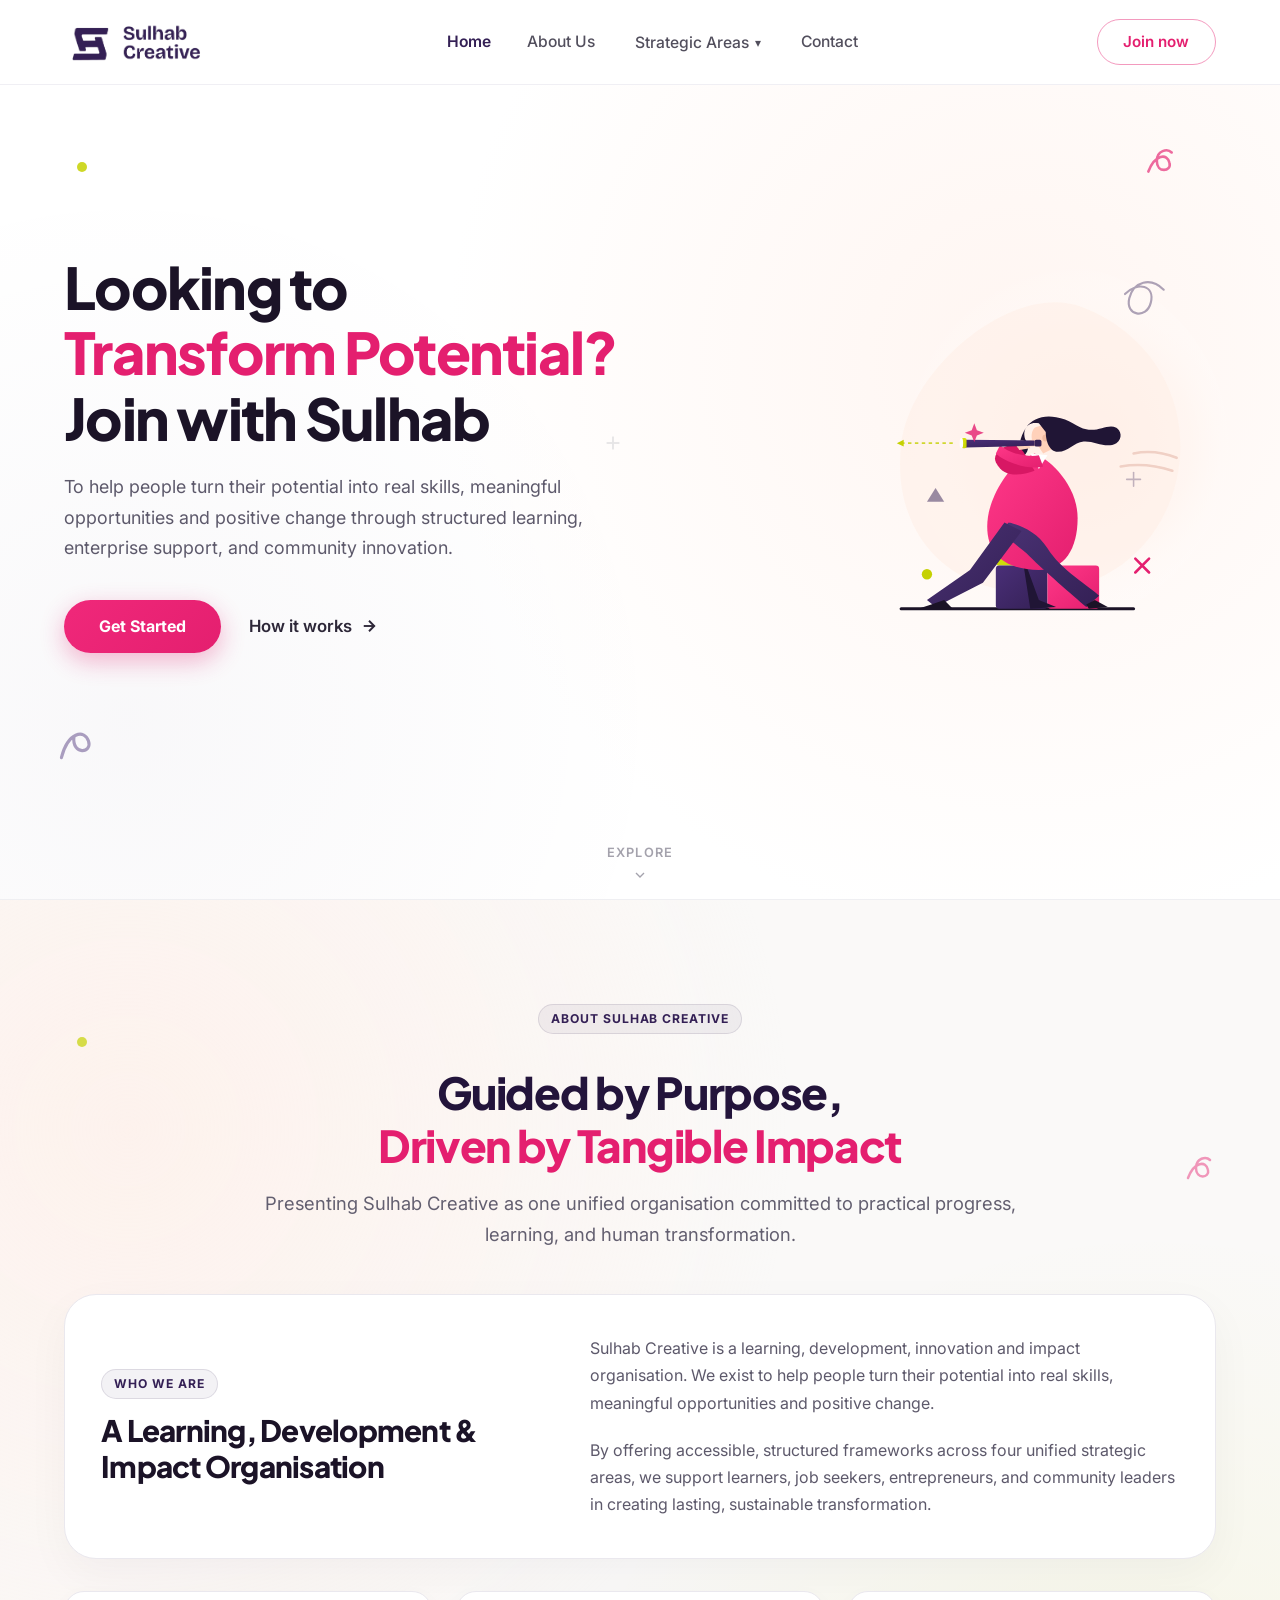
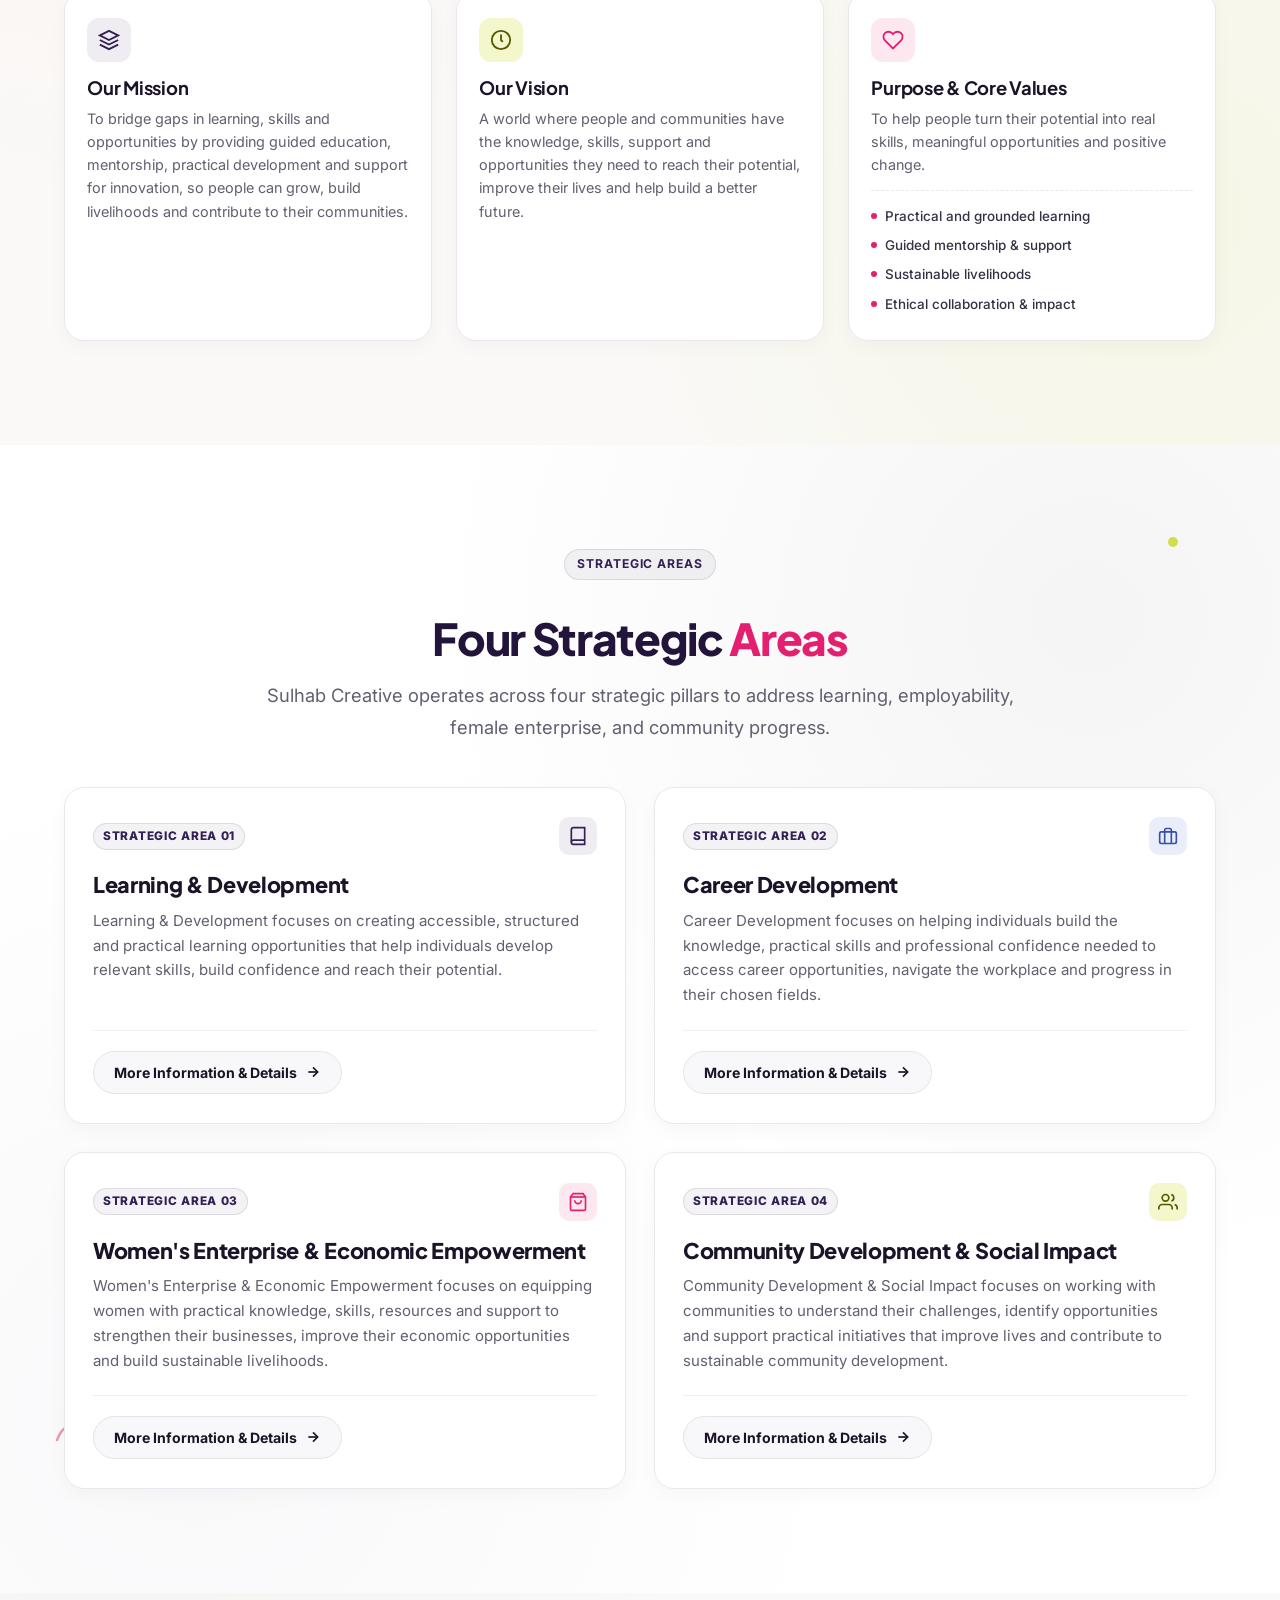
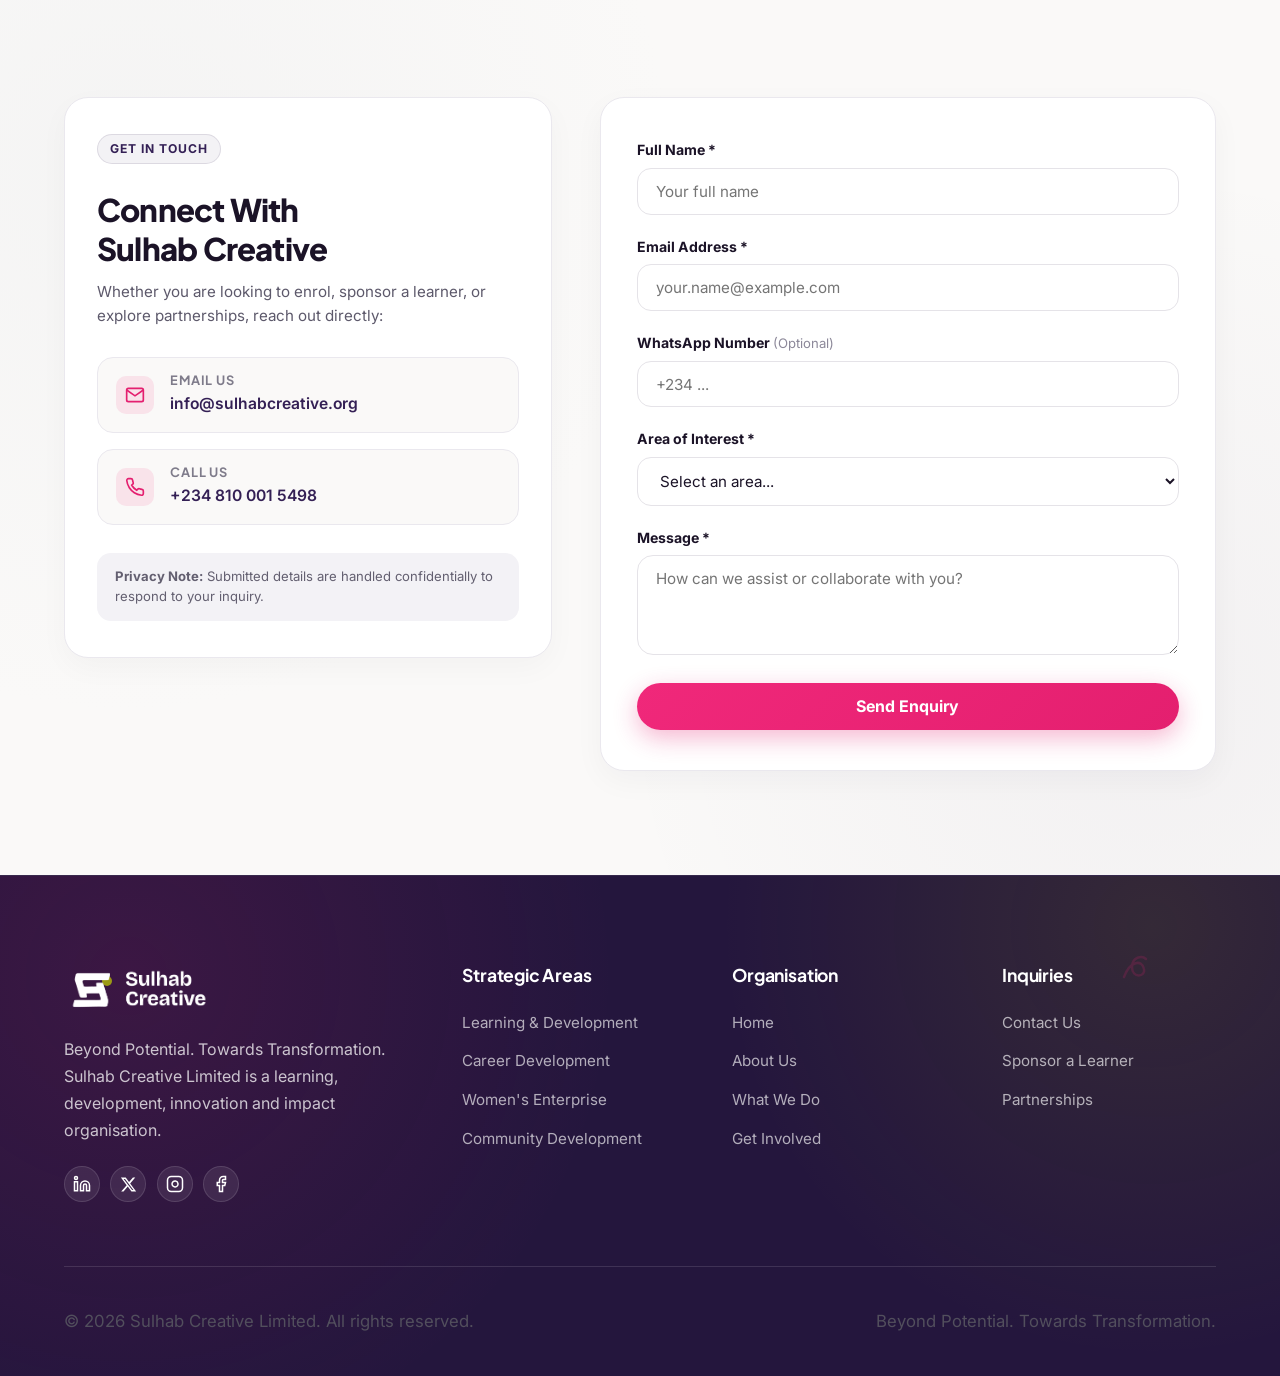
==== index.html @ 3fd7ec6e "Remove Beyond Potential pill tag from hero section" ====
<!DOCTYPE html>
<html lang="en">
<head>
  <meta charset="UTF-8">
  <meta name="viewport" content="width=device-width, initial-scale=1.0">
  <title>Sulhab Creative — Beyond Potential. Towards Transformation.</title>
  <meta name="description" content="Sulhab Creative Limited is a learning, development, innovation and impact organisation bridging gaps in skills and opportunities.">
  <link rel="preconnect" href="https://fonts.googleapis.com">
  <link rel="preconnect" href="https://fonts.gstatic.com" crossorigin>
  <link href="https://fonts.googleapis.com/css2?family=Inter:wght@400;500;600&family=Plus+Jakarta+Sans:wght@500;600;700;800&display=swap" rel="stylesheet">
  <link rel="stylesheet" href="assets/css/styles.css">
</head>
<body>

  <!-- Sticky Site Header (Reveals on Scroll Past Hero) -->
  <header class="site-header">
    <div class="container nav-container">
      <a href="index.html" class="brand-logo-wrap" aria-label="Sulhab Creative Home">
        <img src="assets/images/logo.png" alt="Sulhab Creative" class="brand-logo">
      </a>
      
      <button class="menu-toggle" id="menuToggleSticky" aria-label="Toggle Navigation" aria-expanded="false">
        <svg width="24" height="24" viewBox="0 0 24 24" fill="none" stroke="currentColor" stroke-width="2">
          <line x1="3" y1="12" x2="21" y2="12"></line>
          <line x1="3" y1="6" x2="21" y2="6"></line>
          <line x1="3" y1="18" x2="21" y2="18"></line>
        </svg>
      </button>

      <nav class="nav-menu" id="navMenuSticky">
        <a href="#hero" class="nav-link active">Home</a>
        <a href="#about" class="nav-link">About Us</a>
        <div class="nav-dropdown">
          <button class="dropdown-trigger">
            What We Do
            <span class="dropdown-icon">▾</span>
          </button>
          <div class="dropdown-menu">
            <a href="services/learning-and-development.html" class="dropdown-link">Learning & Development</a>
            <a href="services/career-development.html" class="dropdown-link">Career Development</a>
            <a href="services/womens-enterprise.html" class="dropdown-link">Women's Enterprise</a>
            <a href="services/community-development.html" class="dropdown-link">Community Development</a>
          </div>
        </div>
        <a href="#contact" class="nav-link">Contact</a>
        <div class="nav-actions">
          <a href="#contact" class="btn btn-primary btn-sm">Get Involved</a>
        </div>
      </nav>
    </div>
  </header>

  <!-- 1. Full-Screen Hero Section (100vh) Adapted from hero.jpeg -->
  <section class="hero-fullscreen" id="hero">
    
    <!-- Ambient doodles / background shapes like hero.jpeg -->
    <div class="hero-doodles" aria-hidden="true">
      <div class="hero-doodle hero-doodle-dot-yellow"></div>
      <div class="hero-doodle hero-doodle-loop-coral">
        <svg width="36" height="36" viewBox="0 0 34 34" fill="none" stroke="currentColor" stroke-width="2.5">
          <path d="M6 26C12 10 24 8 26 18C28 26 14 28 14 16C14 6 24 4 28 8" stroke-linecap="round"/>
        </svg>
      </div>
      <div class="hero-doodle hero-doodle-ribbon-left">
        <svg width="50" height="50" viewBox="0 0 48 48" fill="none" stroke="currentColor" stroke-width="3">
          <path d="M10 40C16 16 32 12 36 24C40 36 20 38 22 20" stroke-linecap="round"/>
        </svg>
      </div>
      <div class="hero-doodle hero-doodle-plus">
        <svg width="22" height="22" viewBox="0 0 24 24" fill="none" stroke="currentColor" stroke-width="2">
          <line x1="12" y1="5" x2="12" y2="19"></line>
          <line x1="5" y1="12" x2="19" y2="12"></line>
        </svg>
      </div>
    </div>

    <!-- Hero Navigation Bar (Full Width at Top of Viewport) -->
    <header class="hero-navbar-wrap">
      <div class="container hero-navbar-inner">
        <a href="index.html" class="hero-nav-brand" aria-label="Sulhab Creative Home">
          <img src="assets/images/logo.png" alt="Sulhab Creative">
        </a>

        <button class="menu-toggle" id="menuToggle" aria-label="Toggle Navigation" aria-expanded="false">
          <svg width="24" height="24" viewBox="0 0 24 24" fill="none" stroke="currentColor" stroke-width="2">
            <line x1="3" y1="12" x2="21" y2="12"></line>
            <line x1="3" y1="6" x2="21" y2="6"></line>
            <line x1="3" y1="18" x2="21" y2="18"></line>
          </svg>
        </button>

        <nav class="hero-nav-links" id="navMenu">
          <a href="#hero" class="hero-nav-link active">Home</a>
          <a href="#about" class="hero-nav-link">About Us</a>
          <div class="nav-dropdown">
            <button class="dropdown-trigger" style="font-size: 0.98rem; color: #524F5D;">
              Strategic Areas
              <span class="dropdown-icon">▾</span>
            </button>
            <div class="dropdown-menu">
              <a href="services/learning-and-development.html" class="dropdown-link">Learning & Development</a>
              <a href="services/career-development.html" class="dropdown-link">Career Development</a>
              <a href="services/womens-enterprise.html" class="dropdown-link">Women's Enterprise</a>
              <a href="services/community-development.html" class="dropdown-link">Community Development</a>
            </div>
          </div>
          <a href="#contact" class="hero-nav-link">Contact</a>
        </nav>

        <a href="#contact" class="hero-nav-cta">Join now</a>
      </div>
    </header>

    <!-- Full-Screen Hero Centered Body -->
    <div class="hero-fullscreen-body">
      <div class="container">
        <div class="hero-fullscreen-grid">
          
          <!-- Left Column: Copy & Actions -->
          <div class="hero-content-col">
            <h1 class="hero-main-title">
              Looking to <br>
              <span class="highlight-magenta">Transform Potential?</span>
              Join with Sulhab
            </h1>

            <p class="hero-main-desc">
              To help people turn their potential into real skills, meaningful opportunities and positive change through structured learning, enterprise support, and community innovation.
            </p>

            <div class="hero-main-actions">
              <a href="#services" class="btn-pill-primary">
                Get Started
              </a>
              <a href="#about" class="btn-pill-secondary">
                How it works
                <svg width="18" height="18" viewBox="0 0 24 24" fill="none" stroke="currentColor" stroke-width="2.5">
                  <line x1="5" y1="12" x2="19" y2="12"></line>
                  <polyline points="12 5 19 12 12 19"></polyline>
                </svg>
              </a>
            </div>
          </div>

          <!-- Right Column: Vector Illustration matching hero.jpeg composition -->
          <div class="hero-visual-col">
            <img src="assets/images/hero-illustration.svg" alt="Sulhab Creative - Transformation and Future Vision" class="hero-illustration-svg">
          </div>

        </div>
      </div>
    </div>

    <!-- Subtle Scroll Cue -->
    <div class="hero-scroll-cue">
      <a href="#about" class="hero-scroll-link" aria-label="Scroll to About section">
        <span>Explore</span>
        <svg width="16" height="16" viewBox="0 0 24 24" fill="none" stroke="currentColor" stroke-width="2">
          <polyline points="6 9 12 15 18 9"></polyline>
        </svg>
      </a>
    </div>

  </section>

  <!-- 2. About Section (Who We Are, Mission, Vision, and Values) -->
  <section class="section about-section" id="about">
    
    <!-- Ambient doodles matching hero -->
    <div class="section-doodles" aria-hidden="true">
      <div class="sec-doodle-dot" style="top: 12%; left: 6%;"></div>
      <div class="sec-doodle-loop" style="top: 22%; right: 5%;">
        <svg width="34" height="34" viewBox="0 0 34 34" fill="none" stroke="currentColor" stroke-width="2.5">
          <path d="M6 26C12 10 24 8 26 18C28 26 14 28 14 16C14 6 24 4 28 8" stroke-linecap="round"/>
        </svg>
      </div>
      <div class="sec-doodle-plus" style="bottom: 10%; left: 8%;">
        <svg width="20" height="20" viewBox="0 0 24 24" fill="none" stroke="currentColor" stroke-width="2">
          <line x1="12" y1="5" x2="12" y2="19"></line>
          <line x1="5" y1="12" x2="19" y2="12"></line>
        </svg>
      </div>
    </div>

    <div class="container">
      
      <!-- Section Header -->
      <div class="section-header" style="margin-bottom: 2.75rem;">
        <span class="hero-pill-tag">About Sulhab Creative</span>
        <h2 class="section-title-large">
          Guided by Purpose, <br>
          <span class="highlight-magenta">Driven by Tangible Impact</span>
        </h2>
        <p class="section-lead-text">
          Presenting Sulhab Creative as one unified organisation committed to practical progress, learning, and human transformation.
        </p>
      </div>

      <!-- Who We Are Spotlight Card -->
      <div class="about-spotlight-card" style="padding: 2.5rem 2.25rem; margin-bottom: 2rem;">
        <div class="about-spotlight-grid" style="gap: 2.25rem;">
          <div class="about-spotlight-text">
            <span class="hero-pill-tag" style="margin-bottom: 0.4rem;">Who We Are</span>
            <h3 style="font-size: 1.85rem;">A Learning, Development & Impact Organisation</h3>
          </div>
          <div class="about-spotlight-body">
            <p style="font-size: 1rem; line-height: 1.7;">
              Sulhab Creative is a learning, development, innovation and impact organisation. We exist to help people turn their potential into real skills, meaningful opportunities and positive change.
            </p>
            <p style="font-size: 1rem; line-height: 1.7;">
              By offering accessible, structured frameworks across four unified strategic areas, we support learners, job seekers, entrepreneurs, and community leaders in creating lasting, sustainable transformation.
            </p>
          </div>
        </div>
      </div>

      <!-- Mission, Vision, and Values Cards (Small, Compact & Fit) -->
      <div class="pillars-grid">
        
        <!-- Mission Card -->
        <div class="pillar-card">
          <div class="pillar-icon-squircle icon-mission" aria-hidden="true">
            <svg width="22" height="22" viewBox="0 0 24 24" fill="none" stroke="currentColor" stroke-width="2">
              <path d="M12 2L2 7l10 5 10-5-10-5zM2 17l10 5 10-5M2 12l10 5 10-5"></path>
            </svg>
          </div>
          <h4 class="pillar-title">Our Mission</h4>
          <p>
            To bridge gaps in learning, skills and opportunities by providing guided education, mentorship, practical development and support for innovation, so people can grow, build livelihoods and contribute to their communities.
          </p>
        </div>

        <!-- Vision Card -->
        <div class="pillar-card">
          <div class="pillar-icon-squircle icon-vision" aria-hidden="true">
            <svg width="22" height="22" viewBox="0 0 24 24" fill="none" stroke="currentColor" stroke-width="2">
              <circle cx="12" cy="12" r="10"></circle>
              <polyline points="12 6 12 12 14 14"></polyline>
            </svg>
          </div>
          <h4 class="pillar-title">Our Vision</h4>
          <p>
            A world where people and communities have the knowledge, skills, support and opportunities they need to reach their potential, improve their lives and help build a better future.
          </p>
        </div>

        <!-- Purpose & Values Card -->
        <div class="pillar-card">
          <div class="pillar-icon-squircle icon-values" aria-hidden="true">
            <svg width="22" height="22" viewBox="0 0 24 24" fill="none" stroke="currentColor" stroke-width="2">
              <path d="M20.84 4.61a5.5 5.5 0 0 0-7.78 0L12 5.67l-1.06-1.06a5.5 5.5 0 0 0-7.78 7.78l1.06 1.06L12 21.23l7.78-7.78 1.06-1.06a5.5 5.5 0 0 0 0-7.78z"></path>
            </svg>
          </div>
          <h4 class="pillar-title">Purpose & Core Values</h4>
          <p>
            To help people turn their potential into real skills, meaningful opportunities and positive change.
          </p>
          <ul class="values-checklist">
            <li><span class="val-dot"></span> Practical and grounded learning</li>
            <li><span class="val-dot"></span> Guided mentorship & support</li>
            <li><span class="val-dot"></span> Sustainable livelihoods</li>
            <li><span class="val-dot"></span> Ethical collaboration & impact</li>
          </ul>
        </div>

      </div>
    </div>
  </section>

  <!-- 3. Strategic Areas / Services Section (Compact Cards Without Extra Tag Pills) -->
  <section class="section services-section" id="services">
    
    <!-- Ambient doodles matching hero -->
    <div class="section-doodles" aria-hidden="true">
      <div class="sec-doodle-dot" style="top: 8%; right: 8%;"></div>
      <div class="sec-doodle-loop" style="bottom: 12%; left: 4%;">
        <svg width="34" height="34" viewBox="0 0 34 34" fill="none" stroke="currentColor" stroke-width="2.5">
          <path d="M6 26C12 10 24 8 26 18C28 26 14 28 14 16C14 6 24 4 28 8" stroke-linecap="round"/>
        </svg>
      </div>
    </div>

    <div class="container">
      
      <div class="section-header" style="margin-bottom: 2.75rem;">
        <span class="hero-pill-tag">Strategic Areas</span>
        <h2 class="section-title-large">
          Four Strategic <span class="highlight-magenta">Areas</span>
        </h2>
        <p class="section-lead-text">
          Sulhab Creative operates across four strategic pillars to address learning, employability, female enterprise, and community progress.
        </p>
      </div>

      <div class="services-grid">
        
        <!-- Service 1: Learning & Development -->
        <article class="service-card">
          <div>
            <div class="service-top-row">
              <span class="service-number-pill">Strategic Area 01</span>
              <div class="service-icon-wrap svc-ico-1" aria-hidden="true">
                <svg width="20" height="20" viewBox="0 0 24 24" fill="none" stroke="currentColor" stroke-width="2">
                  <path d="M4 19.5A2.5 2.5 0 0 1 6.5 17H20"></path>
                  <path d="M6.5 2H20v20H6.5A2.5 2.5 0 0 1 4 19.5v-15A2.5 2.5 0 0 1 6.5 2z"></path>
                </svg>
              </div>
            </div>
            
            <h3 class="service-card-title">Learning & Development</h3>
            
            <div class="service-card-body">
              <p>
                Learning & Development focuses on creating accessible, structured and practical learning opportunities that help individuals develop relevant skills, build confidence and reach their potential.
              </p>
            </div>
          </div>
          
          <div class="service-card-action">
            <a href="services/learning-and-development.html" class="service-link-btn">
              More Information & Details
              <svg width="16" height="16" viewBox="0 0 24 24" fill="none" stroke="currentColor" stroke-width="2.5">
                <line x1="5" y1="12" x2="19" y2="12"></line>
                <polyline points="12 5 19 12 12 19"></polyline>
              </svg>
            </a>
          </div>
        </article>

        <!-- Service 2: Career Development -->
        <article class="service-card">
          <div>
            <div class="service-top-row">
              <span class="service-number-pill">Strategic Area 02</span>
              <div class="service-icon-wrap svc-ico-2" aria-hidden="true">
                <svg width="20" height="20" viewBox="0 0 24 24" fill="none" stroke="currentColor" stroke-width="2">
                  <rect x="2" y="7" width="20" height="14" rx="2" ry="2"></rect>
                  <path d="M16 21V5a2 2 0 0 0-2-2h-4a2 2 0 0 0-2 2v16"></path>
                </svg>
              </div>
            </div>
            
            <h3 class="service-card-title">Career Development</h3>
            
            <div class="service-card-body">
              <p>
                Career Development focuses on helping individuals build the knowledge, practical skills and professional confidence needed to access career opportunities, navigate the workplace and progress in their chosen fields.
              </p>
            </div>
          </div>
          
          <div class="service-card-action">
            <a href="services/career-development.html" class="service-link-btn">
              More Information & Details
              <svg width="16" height="16" viewBox="0 0 24 24" fill="none" stroke="currentColor" stroke-width="2.5">
                <line x1="5" y1="12" x2="19" y2="12"></line>
                <polyline points="12 5 19 12 12 19"></polyline>
              </svg>
            </a>
          </div>
        </article>

        <!-- Service 3: Women's Enterprise & Economic Empowerment -->
        <article class="service-card">
          <div>
            <div class="service-top-row">
              <span class="service-number-pill">Strategic Area 03</span>
              <div class="service-icon-wrap svc-ico-3" aria-hidden="true">
                <svg width="20" height="20" viewBox="0 0 24 24" fill="none" stroke="currentColor" stroke-width="2">
                  <path d="M6 2L3 6v14a2 2 0 0 0 2 2h14a2 2 0 0 0 2-2V6l-3-4z"></path>
                  <line x1="3" y1="6" x2="21" y2="6"></line>
                  <path d="M16 10a4 4 0 0 1-8 0"></path>
                </svg>
              </div>
            </div>
            
            <h3 class="service-card-title">Women's Enterprise & Economic Empowerment</h3>
            
            <div class="service-card-body">
              <p>
                Women's Enterprise & Economic Empowerment focuses on equipping women with practical knowledge, skills, resources and support to strengthen their businesses, improve their economic opportunities and build sustainable livelihoods.
              </p>
            </div>
          </div>
          
          <div class="service-card-action">
            <a href="services/womens-enterprise.html" class="service-link-btn">
              More Information & Details
              <svg width="16" height="16" viewBox="0 0 24 24" fill="none" stroke="currentColor" stroke-width="2.5">
                <line x1="5" y1="12" x2="19" y2="12"></line>
                <polyline points="12 5 19 12 12 19"></polyline>
              </svg>
            </a>
          </div>
        </article>

        <!-- Service 4: Community Development & Social Impact -->
        <article class="service-card">
          <div>
            <div class="service-top-row">
              <span class="service-number-pill">Strategic Area 04</span>
              <div class="service-icon-wrap svc-ico-4" aria-hidden="true">
                <svg width="20" height="20" viewBox="0 0 24 24" fill="none" stroke="currentColor" stroke-width="2">
                  <path d="M17 21v-2a4 4 0 0 0-4-4H5a4 4 0 0 0-4 4v2"></path>
                  <circle cx="9" cy="7" r="4"></circle>
                  <path d="M23 21v-2a4 4 0 0 0-3-3.87"></path>
                  <path d="M16 3.13a4 4 0 0 1 0 7.75"></path>
                </svg>
              </div>
            </div>
            
            <h3 class="service-card-title">Community Development & Social Impact</h3>
            
            <div class="service-card-body">
              <p>
                Community Development & Social Impact focuses on working with communities to understand their challenges, identify opportunities and support practical initiatives that improve lives and contribute to sustainable community development.
              </p>
            </div>
          </div>
          
          <div class="service-card-action">
            <a href="services/community-development.html" class="service-link-btn">
              More Information & Details
              <svg width="16" height="16" viewBox="0 0 24 24" fill="none" stroke="currentColor" stroke-width="2.5">
                <line x1="5" y1="12" x2="19" y2="12"></line>
                <polyline points="12 5 19 12 12 19"></polyline>
              </svg>
            </a>
          </div>
        </article>

      </div>
    </div>
  </section>

  <!-- 4. Contact Section (Compact & Fit with Email, Phone and Optional WhatsApp) -->
  <section class="section contact-section" id="contact">
    
    <!-- Ambient doodles matching hero -->
    <div class="section-doodles" aria-hidden="true">
      <div class="sec-doodle-dot" style="top: 15%; left: 7%;"></div>
      <div class="sec-doodle-loop" style="top: 25%; right: 7%;">
        <svg width="34" height="34" viewBox="0 0 34 34" fill="none" stroke="currentColor" stroke-width="2.5">
          <path d="M6 26C12 10 24 8 26 18C28 26 14 28 14 16C14 6 24 4 28 8" stroke-linecap="round"/>
        </svg>
      </div>
    </div>

    <div class="container">
      <div class="contact-grid">
        
        <!-- Left Contact Info Card (Only Email and Phone Number) -->
        <div class="contact-info-card">
          <div>
            <span class="hero-pill-tag">Get in Touch</span>
            <h2>
              Connect With <br>
              <span class="highlight-magenta">Sulhab Creative</span>
            </h2>
            <p>
              Whether you are looking to enrol, sponsor a learner, or explore partnerships, reach out directly:
            </p>

            <div class="contact-direct-list">
              <div class="contact-direct-item">
                <div class="contact-direct-icon">
                  <svg width="20" height="20" viewBox="0 0 24 24" fill="none" stroke="currentColor" stroke-width="2">
                    <path d="M4 4h16c1.1 0 2 .9 2 2v12c0 1.1-.9 2-2 2H4c-1.1 0-2-.9-2-2V6c0-1.1.9-2 2-2z"></path>
                    <polyline points="22,6 12,13 2,6"></polyline>
                  </svg>
                </div>
                <div class="contact-direct-text">
                  <h4>Email Us</h4>
                  <a href="mailto:info@sulhabcreative.org">info@sulhabcreative.org</a>
                </div>
              </div>

              <div class="contact-direct-item">
                <div class="contact-direct-icon">
                  <svg width="20" height="20" viewBox="0 0 24 24" fill="none" stroke="currentColor" stroke-width="2">
                    <path d="M22 16.92v3a2 2 0 0 1-2.18 2 19.79 19.79 0 0 1-8.63-3.07 19.5 19.5 0 0 1-6-6 19.79 19.79 0 0 1-3.07-8.67A2 2 0 0 1 4.11 2h3a2 2 0 0 1 2 1.72 12.84 12.84 0 0 0 .7 2.81 2 2 0 0 1-.45 2.11L8.09 9.91a16 16 0 0 0 6 6l1.27-1.27a2 2 0 0 1 2.11-.45 12.84 12.84 0 0 0 2.81.7A2 2 0 0 1 22 16.92z"></path>
                  </svg>
                </div>
                <div class="contact-direct-text">
                  <h4>Call Us</h4>
                  <a href="tel:+2348100015498">+234 810 001 5498</a>
                </div>
              </div>
            </div>
          </div>

          <div class="contact-privacy-pill">
            <strong>Privacy Note:</strong> Submitted details are handled confidentially to respond to your inquiry.
          </div>
        </div>

        <!-- Right Contact Form Card (with Optional WhatsApp) -->
        <div class="contact-form-card">
          <div class="form-success-banner" id="formSuccess" role="alert">
            Thank you for reaching out. Your enquiry has been recorded. Our team will connect with you shortly.
          </div>

          <form id="enquiryForm" action="#" method="POST">
            <div class="form-group">
              <label for="fullName">Full Name *</label>
              <input type="text" id="fullName" name="fullName" class="form-control-pill" placeholder="Your full name" required>
            </div>

            <div class="form-group">
              <label for="emailAddress">Email Address *</label>
              <input type="email" id="emailAddress" name="emailAddress" class="form-control-pill" placeholder="your.name@example.com" required>
            </div>

            <div class="form-group">
              <label for="whatsappNumber">WhatsApp Number <span style="font-weight: 400; font-size: 0.82rem; color: #8C8899;">(Optional)</span></label>
              <input type="tel" id="whatsappNumber" name="whatsappNumber" class="form-control-pill" placeholder="+234 ...">
            </div>

            <div class="form-group">
              <label for="inquiryType">Area of Interest *</label>
              <select id="inquiryType" name="inquiryType" class="form-control-pill" required>
                <option value="" disabled selected>Select an area...</option>
                <option value="sponsor">Sponsor a Learner (Academy)</option>
                <option value="learning">Learning & Development</option>
                <option value="career">Career Development</option>
                <option value="womens-enterprise">Women's Enterprise</option>
                <option value="community">Community Development</option>
                <option value="general">General Inquiries</option>
              </select>
            </div>

            <div class="form-group">
              <label for="message">Message *</label>
              <textarea id="message" name="message" class="form-control-pill" rows="3" placeholder="How can we assist or collaborate with you?" required></textarea>
            </div>

            <button type="submit" class="btn-pill-primary" style="width: 100%;">
              Send Enquiry
            </button>
          </form>
        </div>

      </div>
    </div>
  </section>

  <!-- 5. Footer (With Social Media & Removed 'One Organisation • Four Strategic Areas') -->
  <footer class="site-footer">
    
    <!-- Ambient doodles matching hero stage -->
    <div class="section-doodles" aria-hidden="true">
      <div class="sec-doodle-dot" style="top: 20%; left: 8%;"></div>
      <div class="sec-doodle-loop" style="top: 15%; right: 10%; color: rgba(228, 31, 111, 0.4);">
        <svg width="34" height="34" viewBox="0 0 34 34" fill="none" stroke="currentColor" stroke-width="2.5">
          <path d="M6 26C12 10 24 8 26 18C28 26 14 28 14 16C14 6 24 4 28 8" stroke-linecap="round"/>
        </svg>
      </div>
    </div>

    <div class="container" style="position: relative; z-index: 2;">
      <div class="footer-top">
        <div class="footer-brand">
          <img src="assets/images/logo-white.png" alt="Sulhab Creative" class="footer-brand-logo">
          <p>
            Beyond Potential. Towards Transformation.<br>
            Sulhab Creative Limited is a learning, development, innovation and impact organisation.
          </p>

          <!-- Social Media Links -->
          <div class="footer-social-links" aria-label="Sulhab Creative Social Media">
            <a href="https://linkedin.com" class="footer-social-icon" aria-label="LinkedIn" target="_blank" rel="noopener noreferrer">
              <svg width="18" height="18" viewBox="0 0 24 24" fill="none" stroke="currentColor" stroke-width="2">
                <path d="M16 8a6 6 0 0 1 6 6v7h-4v-7a2 2 0 0 0-2-2 2 2 0 0 0-2 2v7h-4v-7a6 6 0 0 1 6-6z"></path>
                <rect x="2" y="9" width="4" height="12"></rect>
                <circle cx="4" cy="4" r="2"></circle>
              </svg>
            </a>
            <a href="https://x.com" class="footer-social-icon" aria-label="X (Twitter)" target="_blank" rel="noopener noreferrer">
              <svg width="17" height="17" viewBox="0 0 24 24" fill="currentColor">
                <path d="M18.244 2.25h3.308l-7.227 8.26 8.502 11.24H16.17l-5.214-6.817L4.99 21.75H1.68l7.73-8.835L1.254 2.25H8.08l4.713 6.231zm-1.161 17.52h1.833L7.084 4.126H5.117z"/>
              </svg>
            </a>
            <a href="https://instagram.com" class="footer-social-icon" aria-label="Instagram" target="_blank" rel="noopener noreferrer">
              <svg width="18" height="18" viewBox="0 0 24 24" fill="none" stroke="currentColor" stroke-width="2">
                <rect x="2" y="2" width="20" height="20" rx="5" ry="5"></rect>
                <path d="M16 11.37A4 4 0 1 1 12.63 8 4 4 0 0 1 16 11.37z"></path>
                <line x1="17.5" y1="6.5" x2="17.51" y2="6.5"></line>
              </svg>
            </a>
            <a href="https://facebook.com" class="footer-social-icon" aria-label="Facebook" target="_blank" rel="noopener noreferrer">
              <svg width="18" height="18" viewBox="0 0 24 24" fill="none" stroke="currentColor" stroke-width="2">
                <path d="M18 2h-3a5 5 0 0 0-5 5v3H7v4h3v8h4v-8h3l1-4h-4V7a1 1 0 0 1 1-1h3z"></path>
              </svg>
            </a>
          </div>
        </div>
        
        <div class="footer-column">
          <h4>Strategic Areas</h4>
          <div class="footer-links">
            <a href="services/learning-and-development.html">Learning & Development</a>
            <a href="services/career-development.html">Career Development</a>
            <a href="services/womens-enterprise.html">Women's Enterprise</a>
            <a href="services/community-development.html">Community Development</a>
          </div>
        </div>

        <div class="footer-column">
          <h4>Organisation</h4>
          <div class="footer-links">
            <a href="#hero">Home</a>
            <a href="#about">About Us</a>
            <a href="#services">What We Do</a>
            <a href="#contact">Get Involved</a>
          </div>
        </div>

        <div class="footer-column">
          <h4>Inquiries</h4>
          <div class="footer-links">
            <a href="#contact">Contact Us</a>
            <a href="#contact">Sponsor a Learner</a>
            <a href="#contact">Partnerships</a>
          </div>
        </div>
      </div>

      <div class="footer-bottom">
        <p>&copy; 2026 Sulhab Creative Limited. All rights reserved.</p>
        <p>Beyond Potential. Towards Transformation.</p>
      </div>
    </div>
  </footer>

  <script src="assets/js/main.js"></script>
</body>
</html>
---- assets/css/styles.css ----
/* ==========================================================================
   Sulhab Creative - Stylesheet
   Minimalist, subtle, modern editorial/corporate design
   Palette: Deep Indigo (#342055), Magenta (#E41F6F), Lime Green (#C5D101),
            Cool Gray (#D5D5D7), Off-White (#F2F2F2), White (#FFFFFF), Deep Charcoal (#1B1327)
   ========================================================================== */

:root {
  /* Exact Color Palette from color palate.jpeg */
  --color-primary: #342055;        /* Indigo */
  --color-primary-dark: #23143B;
  --color-primary-light: #4A3078;
  --color-primary-subtle: rgba(52, 32, 85, 0.06);
  --color-primary-border: rgba(52, 32, 85, 0.12);
  
  --color-secondary: #E41F6F;      /* Magenta */
  --color-secondary-dark: #C7155E;
  --color-secondary-subtle: rgba(228, 31, 111, 0.08);
  --color-secondary-border: rgba(228, 31, 111, 0.25);
  
  --color-accent: #C5D101;         /* Lime Green */
  --color-accent-subtle: rgba(197, 209, 1, 0.18);
  
  --color-neutral-cool: #D5D5D7;   /* Cool Gray */
  --color-neutral-off: #F2F2F2;    /* Off-White */
  
  --color-bg-page: #FAF9F8;
  --color-bg-card: #FFFFFF;
  --color-bg-alt: #F2F2F2;
  --color-bg-dark: #342055;
  
  --color-text-main: #1B1327;
  --color-text-muted: #524F5D;
  --color-text-light: #7E7B8A;
  --color-text-inverse: #FFFFFF;
  
  --color-border: #E5E3E8;
  --color-border-light: #EFEFF2;
  
  --font-heading: 'Plus Jakarta Sans', -apple-system, BlinkMacSystemFont, "Segoe UI", Roboto, sans-serif;
  --font-body: 'Inter', -apple-system, BlinkMacSystemFont, "Segoe UI", Roboto, sans-serif;
  
  --shadow-sm: 0 2px 6px rgba(27, 19, 39, 0.04);
  --shadow-md: 0 6px 18px rgba(27, 19, 39, 0.06);
  --shadow-lg: 0 14px 34px rgba(27, 19, 39, 0.08);
  
  --radius-sm: 6px;
  --radius-md: 12px;
  --radius-lg: 18px;
  --radius-full: 9999px;
  
  --container-max: 1200px;
  --transition: all 0.25s ease-in-out;
}

/* Reset & Box Sizing */
*, *::before, *::after {
  box-sizing: border-box;
  margin: 0;
  padding: 0;
}

html {
  font-size: 16px;
  scroll-behavior: smooth;
}

body {
  font-family: var(--font-body);
  color: var(--color-text-main);
  background-color: var(--color-bg-page);
  line-height: 1.65;
  -webkit-font-smoothing: antialiased;
  -moz-osx-font-smoothing: grayscale;
}

img {
  max-width: 100%;
  height: auto;
  display: block;
}

a {
  color: var(--color-primary);
  text-decoration: none;
  transition: var(--transition);
}

a:hover {
  color: var(--color-secondary);
}

ul, ol {
  list-style: none;
}

button, input, textarea, select {
  font-family: inherit;
  font-size: 1rem;
}

/* Typography */
h1, h2, h3, h4, h5, h6 {
  font-family: var(--font-heading);
  color: var(--color-primary);
  font-weight: 700;
  line-height: 1.25;
  letter-spacing: -0.02em;
}

h1 { font-size: 2.75rem; }
h2 { font-size: 2.15rem; }
h3 { font-size: 1.45rem; }
h4 { font-size: 1.2rem; }

p {
  color: var(--color-text-muted);
  font-size: 1.05rem;
  line-height: 1.7;
}

.text-lead {
  font-size: 1.25rem;
  line-height: 1.6;
  color: var(--color-text-muted);
}

.tagline-accent {
  display: inline-block;
  font-size: 0.85rem;
  font-weight: 700;
  text-transform: uppercase;
  letter-spacing: 0.1em;
  color: var(--color-primary);
  background-color: var(--color-primary-subtle);
  border: 1px solid var(--color-primary-border);
  padding: 6px 14px;
  border-radius: var(--radius-full);
  margin-bottom: 1rem;
}

/* Layout Utilities */
.container {
  width: 100%;
  max-width: var(--container-max);
  margin: 0 auto;
  padding: 0 1.5rem;
}

.section {
  padding: 5.5rem 0;
}

.section-alt {
  background-color: var(--color-bg-alt);
}

.section-dark {
  background-color: var(--color-bg-dark);
  color: var(--color-text-inverse);
}

.section-dark h1,
.section-dark h2,
.section-dark h3,
.section-dark h4 {
  color: var(--color-text-inverse);
}

.section-dark p {
  color: rgba(255, 255, 255, 0.75);
}

.section-header {
  text-align: center;
  max-width: 760px;
  margin: 0 auto 3.5rem auto;
}

.section-header h2 {
  margin-bottom: 1rem;
}

.section-header p {
  font-size: 1.15rem;
}

/* Header & Navigation (Sticky On Scroll) */
.site-header {
  position: fixed;
  top: 0;
  left: 0;
  right: 0;
  background-color: rgba(255, 255, 255, 0.98);
  backdrop-filter: blur(12px);
  border-bottom: 1px solid var(--color-border-light);
  z-index: 1000;
  transition: transform 0.3s ease, opacity 0.3s ease;
  transform: translateY(-100%);
  opacity: 0;
  pointer-events: none;
}

.site-header.is-sticky,
.site-header.always-visible {
  transform: translateY(0);
  opacity: 1;
  pointer-events: auto;
  box-shadow: 0 4px 20px rgba(0, 0, 0, 0.06);
}

.nav-container {
  display: flex;
  align-items: center;
  justify-content: space-between;
  height: 80px;
}

.brand-logo-wrap {
  display: flex;
  align-items: center;
}

.brand-logo {
  height: 48px;
  width: auto;
  object-fit: contain;
}

.nav-menu {
  display: flex;
  align-items: center;
  gap: 2rem;
}

.nav-link {
  font-size: 0.95rem;
  font-weight: 500;
  color: var(--color-text-main);
  padding: 0.5rem 0.25rem;
  position: relative;
}

.nav-link:hover,
.nav-link.active {
  color: var(--color-primary);
}

.nav-link.active::after {
  content: '';
  position: absolute;
  bottom: 0;
  left: 0;
  width: 100%;
  height: 2px;
  background-color: var(--color-secondary);
}

.nav-dropdown {
  position: relative;
}

.dropdown-trigger {
  display: inline-flex;
  align-items: center;
  gap: 6px;
  cursor: pointer;
  background: none;
  border: none;
  font-family: inherit;
  font-size: 0.95rem;
  font-weight: 500;
  color: var(--color-text-main);
  padding: 0.5rem 0.25rem;
}

.dropdown-icon {
  font-size: 0.75rem;
  transition: transform 0.2s ease;
}

.nav-dropdown:hover .dropdown-icon {
  transform: rotate(180deg);
}

.dropdown-menu {
  position: absolute;
  top: 100%;
  left: 0;
  width: 290px;
  background-color: var(--color-bg-card);
  border: 1px solid var(--color-border);
  border-radius: var(--radius-md);
  box-shadow: var(--shadow-lg);
  padding: 0.75rem;
  opacity: 0;
  visibility: hidden;
  transform: translateY(10px);
  transition: var(--transition);
  display: flex;
  flex-direction: column;
  gap: 0.25rem;
}

.nav-dropdown:hover .dropdown-menu {
  opacity: 1;
  visibility: visible;
  transform: translateY(0);
}

.dropdown-link {
  padding: 0.6rem 0.85rem;
  font-size: 0.9rem;
  font-weight: 500;
  color: var(--color-text-main);
  border-radius: var(--radius-sm);
  display: block;
}

.dropdown-link:hover {
  background-color: var(--color-primary-subtle);
  color: var(--color-primary);
}

.nav-actions {
  display: flex;
  align-items: center;
  gap: 1rem;
}

/* Mobile Toggle */
.menu-toggle {
  display: none;
  background: none;
  border: 1px solid var(--color-border);
  padding: 8px 12px;
  border-radius: var(--radius-sm);
  cursor: pointer;
  color: var(--color-primary);
}

/* Buttons */
.btn {
  display: inline-flex;
  align-items: center;
  justify-content: center;
  gap: 8px;
  padding: 0.75rem 1.6rem;
  font-size: 0.95rem;
  font-weight: 600;
  border-radius: var(--radius-md);
  cursor: pointer;
  transition: var(--transition);
  border: 1px solid transparent;
  text-align: center;
}

.btn-primary {
  background-color: var(--color-primary);
  color: #FFFFFF;
}

.btn-primary:hover {
  background-color: var(--color-primary-dark);
  color: #FFFFFF;
  transform: translateY(-1px);
  box-shadow: var(--shadow-md);
}

.btn-secondary {
  background-color: #FFFFFF;
  color: var(--color-primary);
  border-color: var(--color-primary-border);
}

.btn-secondary:hover {
  background-color: var(--color-primary-subtle);
  border-color: var(--color-primary);
  color: var(--color-primary);
}

.btn-subtle {
  background-color: transparent;
  color: var(--color-primary);
  padding-left: 0;
  padding-right: 0;
}

.btn-subtle:hover {
  color: var(--color-secondary);
  gap: 12px;
}

.btn-sm {
  padding: 0.5rem 1rem;
  font-size: 0.875rem;
}

/* ==========================================================================
   Full-Screen Hero Section (Adapted from hero.jpeg style with Sulhab branding)
   ========================================================================== */
.hero-fullscreen {
  min-height: 100vh;
  min-height: 100svh;
  width: 100%;
  display: flex;
  flex-direction: column;
  justify-content: space-between;
  background-color: #FFFFFF;
  background-image: 
    radial-gradient(circle at 80% 40%, rgba(255, 239, 232, 0.6) 0%, transparent 50%),
    radial-gradient(circle at 10% 80%, rgba(52, 32, 85, 0.03) 0%, transparent 40%);
  position: relative;
  overflow: hidden;
  border-bottom: 1px solid var(--color-border-light);
}

/* Ambient Doodles floating in the full-screen hero (Aligned & Fit) */
.hero-doodles {
  position: absolute;
  inset: 0;
  pointer-events: none;
  z-index: 1;
}

.hero-doodle {
  position: absolute;
  pointer-events: none;
}

.hero-doodle-dot-yellow {
  top: 18%;
  left: 6%;
  width: 10px;
  height: 10px;
  border-radius: 50%;
  background-color: var(--color-accent);
  opacity: 0.85;
}

.hero-doodle-loop-coral {
  top: 16%;
  right: 8%;
  color: var(--color-secondary);
  opacity: 0.65;
}

.hero-doodle-ribbon-left {
  bottom: 14%;
  left: 4%;
  color: var(--color-primary-light);
  opacity: 0.45;
}

.hero-doodle-plus {
  top: 48%;
  left: 47%;
  color: var(--color-neutral-cool);
  opacity: 0.6;
}

/* Hero Top Navigation Bar (Full Width) */
.hero-navbar-wrap {
  width: 100%;
  background-color: rgba(255, 255, 255, 0.95);
  backdrop-filter: blur(10px);
  border-bottom: 1px solid #F0EFF4;
  position: relative;
  z-index: 10;
}

.hero-navbar-inner {
  display: flex;
  align-items: center;
  justify-content: space-between;
  height: 84px;
}

.hero-nav-brand {
  display: flex;
  align-items: center;
}

.hero-nav-brand img {
  height: 46px;
  width: auto;
  object-fit: contain;
}

.hero-nav-links {
  display: flex;
  align-items: center;
  gap: 2.25rem;
}

.hero-nav-link {
  font-size: 0.98rem;
  font-weight: 500;
  color: #524F5D;
  transition: var(--transition);
  position: relative;
}

.hero-nav-link:hover,
.hero-nav-link.active {
  color: var(--color-primary);
  font-weight: 600;
}

.hero-nav-cta {
  display: inline-flex;
  align-items: center;
  justify-content: center;
  padding: 0.6rem 1.6rem;
  border-radius: var(--radius-full);
  border: 1.5px solid rgba(228, 31, 111, 0.45);
  color: var(--color-secondary);
  font-size: 0.95rem;
  font-weight: 600;
  background-color: transparent;
  transition: var(--transition);
}

.hero-nav-cta:hover {
  background-color: var(--color-secondary);
  color: #FFFFFF;
  border-color: var(--color-secondary);
  box-shadow: 0 6px 18px rgba(228, 31, 111, 0.28);
}

/* Hero Fullscreen Body (Centered in remaining viewport height) */
.hero-fullscreen-body {
  flex: 1;
  display: flex;
  align-items: center;
  position: relative;
  z-index: 2;
  padding: 2.5rem 0 3.5rem 0;
}

.hero-fullscreen-grid {
  display: grid;
  grid-template-columns: 1.15fr 0.95fr;
  align-items: center;
  gap: 4rem;
  width: 100%;
}

.hero-content-col {
  max-width: 600px;
}

.hero-pill-tag,
.section-pill-tag {
  display: inline-flex;
  align-items: center;
  font-size: 0.76rem;
  font-weight: 700;
  text-transform: uppercase;
  letter-spacing: 0.08em;
  color: var(--color-primary);
  background-color: var(--color-primary-subtle);
  border: 1px solid var(--color-primary-border);
  padding: 4px 12px;
  border-radius: var(--radius-full);
  margin-bottom: 1.25rem;
}

.hero-main-title {
  font-size: 3.6rem;
  line-height: 1.14;
  color: #1B1327;
  font-weight: 800;
  letter-spacing: -0.03em;
  margin-bottom: 1.35rem;
}

.hero-main-title .highlight-magenta {
  color: var(--color-secondary);
  display: block;
}

.hero-main-desc {
  font-size: 1.12rem;
  line-height: 1.7;
  color: #5D596B;
  margin-bottom: 2.25rem;
}

.hero-main-actions {
  display: flex;
  align-items: center;
  gap: 1.75rem;
}

.btn-pill-primary {
  background-color: var(--color-secondary);
  background: linear-gradient(135deg, #F0287A 0%, #E41F6F 100%);
  color: #FFFFFF;
  padding: 0.85rem 2.2rem;
  border-radius: var(--radius-full);
  font-weight: 700;
  font-size: 1rem;
  box-shadow: 0 8px 24px rgba(228, 31, 111, 0.32);
  border: none;
  transition: var(--transition);
  display: inline-flex;
  align-items: center;
  justify-content: center;
}

.btn-pill-primary:hover {
  transform: translateY(-2px);
  background: linear-gradient(135deg, #E41F6F 0%, #C7155E 100%);
  box-shadow: 0 12px 28px rgba(228, 31, 111, 0.42);
  color: #FFFFFF;
}

.btn-pill-secondary {
  color: #2D2738;
  font-weight: 600;
  font-size: 1.05rem;
  display: inline-flex;
  align-items: center;
  gap: 8px;
  transition: var(--transition);
}

.btn-pill-secondary:hover {
  color: var(--color-secondary);
  gap: 12px;
}

/* Illustration Column */
.hero-visual-col {
  position: relative;
  display: flex;
  align-items: center;
  justify-content: center;
}

.hero-illustration-svg {
  width: 100%;
  max-width: 580px;
  height: auto;
  display: block;
  transform: scale(1.05);
}

/* Bottom subtle indicator */
.hero-scroll-cue {
  padding-bottom: 1rem;
  text-align: center;
  z-index: 2;
  position: relative;
}

.hero-scroll-link {
  display: inline-flex;
  flex-direction: column;
  align-items: center;
  gap: 4px;
  font-size: 0.8rem;
  font-weight: 600;
  text-transform: uppercase;
  letter-spacing: 0.08em;
  color: var(--color-text-light);
  opacity: 0.7;
  transition: var(--transition);
}

.hero-scroll-link:hover {
  opacity: 1;
  color: var(--color-primary);
  transform: translateY(2px);
}

/* ==========================================================================
   Section Adapters - Cohesive Hero Style System
   ========================================================================== */
.section {
  padding: 6.5rem 0;
  position: relative;
  overflow: hidden;
}

.section-header {
  text-align: center;
  max-width: 780px;
  margin: 0 auto 4rem auto;
  position: relative;
  z-index: 2;
}

.section-title-large {
  font-size: 2.75rem;
  font-weight: 800;
  letter-spacing: -0.03em;
  color: var(--color-primary-dark);
  line-height: 1.2;
  margin-top: 0.75rem;
  margin-bottom: 1rem;
}

.section-title-large .highlight-magenta {
  color: var(--color-secondary);
}

.section-lead-text {
  font-size: 1.15rem;
  line-height: 1.7;
  color: #635F70;
}

/* Ambient Section Doodles */
.section-doodles {
  position: absolute;
  inset: 0;
  pointer-events: none;
  z-index: 1;
}

.sec-doodle-dot {
  position: absolute;
  width: 10px;
  height: 10px;
  border-radius: 50%;
  background-color: var(--color-accent);
  opacity: 0.7;
}

.sec-doodle-loop {
  position: absolute;
  color: var(--color-secondary);
  opacity: 0.45;
}

.sec-doodle-plus {
  position: absolute;
  color: rgba(52, 32, 85, 0.2);
}

/* ==========================================================================
   About Section (Adapted to Hero Design System)
   ========================================================================== */
.about-section {
  background-color: #FAF9F8;
  background-image: 
    radial-gradient(circle at 10% 20%, rgba(255, 239, 232, 0.7) 0%, transparent 45%),
    radial-gradient(circle at 90% 80%, rgba(197, 209, 1, 0.08) 0%, transparent 40%);
}

.about-spotlight-card {
  background-color: #FFFFFF;
  border: 1px solid #EAE8EE;
  border-radius: 32px;
  padding: 3.5rem;
  box-shadow: 0 15px 45px rgba(27, 19, 39, 0.04);
  margin-bottom: 3.5rem;
  position: relative;
  z-index: 2;
  transition: var(--transition);
}

.about-spotlight-card:hover {
  box-shadow: 0 20px 50px rgba(27, 19, 39, 0.07);
}

.about-spotlight-grid {
  display: grid;
  grid-template-columns: 1fr 1.3fr;
  gap: 3.5rem;
  align-items: center;
}

.about-spotlight-text h3 {
  font-size: 2.35rem;
  line-height: 1.2;
  color: #1B1327;
  font-weight: 800;
  letter-spacing: -0.025em;
  margin-top: 0.5rem;
}

.about-spotlight-body p {
  font-size: 1.12rem;
  line-height: 1.8;
  color: #5D596B;
  margin-bottom: 1.25rem;
}

.about-spotlight-body p:last-child {
  margin-bottom: 0;
}

/* Pillars Cards (Mission, Vision, Values - Compact & Fit) */
.pillars-grid {
  display: grid;
  grid-template-columns: repeat(3, 1fr);
  gap: 1.5rem;
  position: relative;
  z-index: 2;
}

.pillar-card {
  background-color: #FFFFFF;
  border: 1px solid #EAE8EE;
  border-radius: 20px;
  padding: 1.6rem 1.4rem;
  transition: var(--transition);
  display: flex;
  flex-direction: column;
  box-shadow: 0 6px 20px rgba(27, 19, 39, 0.03);
  position: relative;
  overflow: hidden;
}

.pillar-card::before {
  content: '';
  position: absolute;
  top: 0;
  left: 0;
  right: 0;
  height: 3px;
  background-color: transparent;
  transition: var(--transition);
}

.pillar-card:hover {
  transform: translateY(-4px);
  box-shadow: 0 16px 36px rgba(228, 31, 111, 0.08);
  border-color: rgba(228, 31, 111, 0.25);
}

.pillar-card:hover::before {
  background-color: var(--color-secondary);
}

.pillar-icon-squircle {
  width: 44px;
  height: 44px;
  border-radius: 12px;
  display: flex;
  align-items: center;
  justify-content: center;
  font-size: 1.2rem;
  margin-bottom: 0.9rem;
  transition: var(--transition);
}

.icon-mission {
  background: rgba(52, 32, 85, 0.08);
  color: var(--color-primary);
}

.icon-vision {
  background: rgba(197, 209, 1, 0.2);
  color: #555B00;
}

.icon-values {
  background: rgba(228, 31, 111, 0.1);
  color: var(--color-secondary);
}

.pillar-title {
  font-size: 1.15rem;
  font-weight: 700;
  margin-bottom: 0.5rem;
  color: #1B1327;
  letter-spacing: -0.015em;
}

.pillar-card p {
  font-size: 0.9rem;
  line-height: 1.6;
  color: #635F70;
}

.values-checklist {
  margin-top: 0.85rem;
  padding-top: 0.85rem;
  border-top: 1px dashed #EAE8EE;
  display: flex;
  flex-direction: column;
  gap: 0.45rem;
}

.values-checklist li {
  font-size: 0.84rem;
  color: #353043;
  display: flex;
  align-items: center;
  gap: 8px;
  font-weight: 500;
}

.values-checklist li .val-dot {
  width: 6px;
  height: 6px;
  border-radius: 50%;
  background-color: var(--color-secondary);
}

/* ==========================================================================
   Services Section (Compact & Fit)
   ========================================================================== */
.services-section {
  background-color: #FFFFFF;
  background-image: 
    radial-gradient(circle at 85% 15%, rgba(242, 242, 242, 0.8) 0%, transparent 45%),
    radial-gradient(circle at 15% 85%, rgba(52, 32, 85, 0.03) 0%, transparent 45%);
}

.services-grid {
  display: grid;
  grid-template-columns: repeat(2, 1fr);
  gap: 1.75rem;
  position: relative;
  z-index: 2;
}

.service-card {
  background-color: #FFFFFF;
  border: 1px solid #EAE8EE;
  border-radius: 20px;
  padding: 1.85rem 1.75rem;
  display: flex;
  flex-direction: column;
  justify-content: space-between;
  transition: var(--transition);
  position: relative;
  overflow: hidden;
  box-shadow: 0 6px 20px rgba(27, 19, 39, 0.03);
}

.service-card:hover {
  transform: translateY(-4px);
  box-shadow: 0 18px 40px rgba(228, 31, 111, 0.08);
  border-color: rgba(228, 31, 111, 0.25);
}

.service-top-row {
  display: flex;
  align-items: center;
  justify-content: space-between;
  margin-bottom: 1rem;
}

.service-number-pill {
  font-size: 0.74rem;
  font-weight: 800;
  letter-spacing: 0.06em;
  color: var(--color-primary);
  background: var(--color-primary-subtle);
  border: 1px solid var(--color-primary-border);
  padding: 3px 9px;
  border-radius: var(--radius-full);
  text-transform: uppercase;
}

.service-icon-wrap {
  width: 38px;
  height: 38px;
  border-radius: 10px;
  display: flex;
  align-items: center;
  justify-content: center;
}

.svc-ico-1 { background-color: rgba(52, 32, 85, 0.08); color: var(--color-primary); }
.svc-ico-2 { background-color: rgba(85, 119, 212, 0.12); color: #3552A8; }
.svc-ico-3 { background-color: rgba(228, 31, 111, 0.1); color: var(--color-secondary); }
.svc-ico-4 { background-color: rgba(197, 209, 1, 0.2); color: #555B00; }

.service-card-title {
  font-size: 1.35rem;
  line-height: 1.25;
  color: #1B1327;
  font-weight: 800;
  letter-spacing: -0.015em;
  margin-bottom: 0.65rem;
}

.service-card-body p {
  font-size: 0.94rem;
  line-height: 1.65;
  color: #635F70;
  margin-bottom: 1.35rem;
}

.service-card-action {
  padding-top: 1.25rem;
  border-top: 1px solid #F0EFF4;
}

.service-link-btn {
  display: inline-flex;
  align-items: center;
  gap: 8px;
  font-size: 0.88rem;
  font-weight: 700;
  color: #1B1327;
  padding: 0.55rem 1.25rem;
  border-radius: var(--radius-full);
  background-color: #F8F7FA;
  border: 1.5px solid #E5E3E8;
  transition: var(--transition);
}

.service-link-btn:hover {
  background-color: var(--color-secondary);
  color: #FFFFFF;
  border-color: var(--color-secondary);
  gap: 12px;
  box-shadow: 0 6px 18px rgba(228, 31, 111, 0.25);
}

/* ==========================================================================
   Contact Section (Compact & Fit - Email and Phone Only)
   ========================================================================== */
.contact-section {
  background-color: #FAF9F8;
  background-image: 
    radial-gradient(circle at 10% 20%, rgba(242, 242, 242, 0.7) 0%, transparent 40%),
    radial-gradient(circle at 90% 80%, rgba(52, 32, 85, 0.04) 0%, transparent 40%);
}

.contact-grid {
  display: grid;
  grid-template-columns: 0.95fr 1.2fr;
  gap: 3rem;
  align-items: flex-start;
  position: relative;
  z-index: 2;
}

.contact-info-card {
  background-color: #FFFFFF;
  border: 1px solid #EAE8EE;
  border-radius: 24px;
  padding: 2.25rem 2rem;
  box-shadow: 0 10px 30px rgba(27, 19, 39, 0.03);
  display: flex;
  flex-direction: column;
  justify-content: space-between;
}

.contact-info-card h2 {
  font-size: 1.95rem;
  font-weight: 800;
  letter-spacing: -0.025em;
  color: #1B1327;
  margin-top: 0.35rem;
  margin-bottom: 0.75rem;
}

.contact-info-card p {
  font-size: 0.95rem;
  line-height: 1.6;
  color: #5D596B;
}

.contact-direct-list {
  display: flex;
  flex-direction: column;
  gap: 1rem;
  margin: 1.75rem 0;
}

.contact-direct-item {
  display: flex;
  gap: 1rem;
  align-items: center;
  background-color: #FAF9F8;
  border: 1px solid #EAE8EE;
  border-radius: 16px;
  padding: 0.9rem 1.15rem;
  transition: var(--transition);
}

.contact-direct-item:hover {
  background-color: #FFFFFF;
  border-color: rgba(228, 31, 111, 0.25);
  box-shadow: 0 4px 14px rgba(27, 19, 39, 0.04);
}

.contact-direct-icon {
  width: 38px;
  height: 38px;
  border-radius: 10px;
  background: rgba(228, 31, 111, 0.1);
  color: var(--color-secondary);
  display: flex;
  align-items: center;
  justify-content: center;
  flex-shrink: 0;
}

.contact-direct-text h4 {
  font-size: 0.8rem;
  font-weight: 700;
  text-transform: uppercase;
  letter-spacing: 0.06em;
  color: #7E7B8A;
  margin-bottom: 0.15rem;
}

.contact-direct-text a {
  font-size: 0.98rem;
  font-weight: 600;
  color: var(--color-primary);
}

.contact-direct-text a:hover {
  color: var(--color-secondary);
}

.contact-privacy-pill {
  background-color: #F3F2F6;
  border-radius: 14px;
  padding: 0.9rem 1.15rem;
  font-size: 0.82rem;
  line-height: 1.5;
  color: #635F70;
}

/* Contact Form Card */
.contact-form-card {
  background-color: #FFFFFF;
  border: 1px solid #EAE8EE;
  border-radius: 24px;
  padding: 2.5rem 2.25rem;
  box-shadow: 0 10px 30px rgba(27, 19, 39, 0.04);
}

.form-group {
  margin-bottom: 1.25rem;
}

.form-group label {
  display: block;
  font-size: 0.88rem;
  font-weight: 700;
  color: #1B1327;
  margin-bottom: 0.4rem;
}

.form-control-pill {
  width: 100%;
  padding: 0.8rem 1.15rem;
  border: 1.5px solid #E5E3E8;
  border-radius: 14px;
  background-color: #FFFFFF;
  color: #1B1327;
  font-size: 0.95rem;
  transition: var(--transition);
}

.form-control-pill:focus {
  outline: none;
  border-color: var(--color-secondary);
  box-shadow: 0 0 0 4px rgba(228, 31, 111, 0.12);
}

textarea.form-control-pill {
  border-radius: 16px;
  resize: vertical;
  min-height: 100px;
}

/* Footer Social Icons */
.footer-social-links {
  display: flex;
  align-items: center;
  gap: 0.65rem;
  margin-top: 1.35rem;
}

.footer-social-icon {
  width: 36px;
  height: 36px;
  border-radius: 50%;
  background-color: rgba(255, 255, 255, 0.08);
  border: 1px solid rgba(255, 255, 255, 0.12);
  color: #FFFFFF;
  display: flex;
  align-items: center;
  justify-content: center;
  transition: var(--transition);
}

.footer-social-icon:hover {
  background-color: var(--color-secondary);
  border-color: var(--color-secondary);
  color: #FFFFFF;
  transform: translateY(-2px);
}

.form-helper {
  font-size: 0.82rem;
  color: #8C8899;
  margin-top: 0.45rem;
}

.form-success-banner {
  display: none;
  background-color: #F1F9F0;
  border: 1.5px solid #A5D6A7;
  color: #1B5E20;
  padding: 1.5rem;
  border-radius: 20px;
  margin-bottom: 2rem;
  font-size: 0.98rem;
  font-weight: 500;
}

/* ==========================================================================
   Footer (Adapted to Deep Indigo Stage System)
   ========================================================================== */
.site-footer {
  background-color: #24163D;
  background-image: 
    radial-gradient(circle at 10% 20%, rgba(228, 31, 111, 0.12) 0%, transparent 40%),
    radial-gradient(circle at 90% 10%, rgba(197, 209, 1, 0.1) 0%, transparent 35%);
  color: #FFFFFF;
  padding: 5.5rem 0 2.5rem 0;
  border-top: 1px solid rgba(255, 255, 255, 0.08);
  position: relative;
  overflow: hidden;
}

.footer-top {
  display: grid;
  grid-template-columns: 1.6fr 1fr 1fr 1fr;
  gap: 3.5rem;
  padding-bottom: 4rem;
  border-bottom: 1px solid rgba(255, 255, 255, 0.12);
}

.footer-brand-logo {
  height: 48px;
  width: auto;
  object-fit: contain;
  margin-bottom: 1.5rem;
}

.footer-brand p {
  color: rgba(255, 255, 255, 0.75);
  font-size: 1rem;
  line-height: 1.7;
  max-width: 340px;
}

.footer-tagline-badge {
  display: inline-block;
  font-size: 0.8rem;
  font-weight: 700;
  text-transform: uppercase;
  letter-spacing: 0.08em;
  color: #FFFFFF;
  background: rgba(255, 255, 255, 0.1);
  padding: 4px 12px;
  border-radius: var(--radius-full);
  margin-top: 1.25rem;
}

.footer-column h4 {
  color: #FFFFFF;
  font-size: 1.1rem;
  margin-bottom: 1.5rem;
  font-weight: 700;
  letter-spacing: -0.01em;
}

.footer-links {
  display: flex;
  flex-direction: column;
  gap: 0.85rem;
}

.footer-links a {
  color: rgba(255, 255, 255, 0.65);
  font-size: 0.95rem;
  transition: var(--transition);
}

.footer-links a:hover {
  color: #FFFFFF;
  padding-left: 6px;
}

.footer-bottom {
  display: flex;
  align-items: center;
  justify-content: space-between;
  padding-top: 2.5rem;
  font-size: 0.9rem;
  color: rgba(255, 255, 255, 0.5);
}

/* ==========================================================================
   Detail Pages Template Styles (Adapted to Hero Design System)
   ========================================================================== */
.page-header-section {
  padding: 5.5rem 0 4.5rem 0;
  background-color: #FFFFFF;
  background-image: 
    radial-gradient(circle at 80% 30%, rgba(255, 239, 232, 0.7) 0%, transparent 45%),
    radial-gradient(circle at 10% 80%, rgba(52, 32, 85, 0.03) 0%, transparent 40%);
  border-bottom: 1px solid #EAE8EE;
  position: relative;
  overflow: hidden;
}

.page-header-title {
  font-size: 3.25rem;
  font-weight: 800;
  letter-spacing: -0.03em;
  color: #1B1327;
  line-height: 1.15;
  margin-bottom: 1.25rem;
}

.page-header-title .highlight-magenta {
  color: var(--color-secondary);
}

.page-header-lead {
  font-size: 1.25rem;
  line-height: 1.7;
  max-width: 840px;
  color: #5D596B;
}

.detail-content-grid {
  display: grid;
  grid-template-columns: 1fr 360px;
  gap: 3.5rem;
  margin-top: 4rem;
}

.detail-main {
  display: flex;
  flex-direction: column;
  gap: 3rem;
}

.detail-block {
  background-color: #FFFFFF;
  border: 1px solid #EAE8EE;
  border-radius: 30px;
  padding: 3rem;
  box-shadow: 0 10px 30px rgba(27, 19, 39, 0.03);
}

.detail-block h3 {
  font-size: 1.6rem;
  font-weight: 800;
  letter-spacing: -0.02em;
  margin-bottom: 1.35rem;
  color: #1B1327;
}

.detail-block p {
  font-size: 1.05rem;
  line-height: 1.75;
  color: #5D596B;
  margin-bottom: 1.25rem;
}

.detail-block p:last-child {
  margin-bottom: 0;
}

.pathway-card {
  border: 1.5px solid #EAE8EE;
  background-color: #FAF9F8;
  padding: 1.5rem 1.75rem;
  border-radius: 20px;
  margin-bottom: 1.25rem;
  transition: var(--transition);
}

.pathway-card:hover {
  background-color: #FFFFFF;
  border-color: rgba(228, 31, 111, 0.3);
  box-shadow: 0 8px 24px rgba(27, 19, 39, 0.04);
}

.pathway-card h5 {
  font-size: 1.1rem;
  font-weight: 700;
  color: #1B1327;
  margin-bottom: 0.5rem;
}

.pathway-card p {
  font-size: 0.95rem;
  line-height: 1.65;
  color: #635F70;
  margin: 0;
}

.sidebar-card {
  background-color: #FFFFFF;
  border: 1px solid #EAE8EE;
  border-radius: 28px;
  padding: 2.25rem;
  box-shadow: 0 10px 30px rgba(27, 19, 39, 0.03);
}

.sidebar-card h4 {
  font-size: 1.25rem;
  font-weight: 800;
  margin-bottom: 1.25rem;
  color: #1B1327;
}

.sidebar-nav-link {
  display: block;
  padding: 0.75rem 1.15rem;
  border-radius: var(--radius-full);
  font-size: 0.95rem;
  color: #524F5D;
  font-weight: 600;
  transition: var(--transition);
}

.sidebar-nav-link:hover,
.sidebar-nav-link.active {
  background-color: var(--color-primary-subtle);
  color: var(--color-primary);
}

.pathway-card {
  border-left: 3px solid var(--color-secondary);
  background-color: var(--color-bg-page);
  padding: 1.25rem;
  border-radius: 0 var(--radius-sm) var(--radius-sm) 0;
  margin-bottom: 1rem;
}

.pathway-card:last-child {
  margin-bottom: 0;
}

.pathway-card h5 {
  font-size: 1rem;
  color: var(--color-primary);
  margin-bottom: 0.35rem;
}

.pathway-card p {
  font-size: 0.9rem;
  margin: 0;
}

/* Responsive Breakpoints */
@media (max-width: 1024px) {
  .hero-fullscreen {
    min-height: auto;
    padding-bottom: 2.5rem;
  }

  .hero-fullscreen-grid {
    grid-template-columns: 1fr;
    gap: 3rem;
  }
  
  .hero-content-col {
    max-width: 100%;
    text-align: center;
  }

  .hero-main-title {
    font-size: 3rem;
  }
  
  .hero-main-actions {
    justify-content: center;
  }
  
  .about-intro-grid {
    grid-template-columns: 1fr;
    gap: 1.5rem;
  }
  
  .pillars-grid {
    grid-template-columns: 1fr;
  }
  
  .services-grid {
    grid-template-columns: 1fr;
  }
  
  .contact-grid {
    grid-template-columns: 1fr;
    gap: 2.5rem;
  }
  
  .footer-top {
    grid-template-columns: 1fr 1fr;
    gap: 2rem;
  }
  
  .detail-content-grid {
    grid-template-columns: 1fr;
  }
}

@media (max-width: 768px) {
  .hero-navbar-inner {
    height: 72px;
  }

  .hero-nav-links {
    position: fixed;
    top: 72px;
    left: 0;
    right: 0;
    background-color: #FFFFFF;
    border-bottom: 1px solid var(--color-border);
    flex-direction: column;
    align-items: flex-start;
    padding: 1.5rem;
    gap: 1rem;
    display: none;
    box-shadow: var(--shadow-lg);
    z-index: 999;
  }

  .hero-nav-links.is-open {
    display: flex;
  }
  
  .hero-main-title {
    font-size: 2.35rem;
  }
  
  .hero-fullscreen-body {
    padding: 2rem 0;
  }
  
  .hero-main-actions {
    flex-direction: column;
    width: 100%;
    gap: 1rem;
  }
  
  .btn-pill-primary {
    width: 100%;
  }
  
  .menu-toggle {
    display: block;
  }
  
  h1 { font-size: 2.2rem; }
  h2 { font-size: 1.85rem; }
  
  .section {
    padding: 4rem 0;
  }
  
  .footer-top {
    grid-template-columns: 1fr;
  }
  
  .footer-bottom {
    flex-direction: column;
    gap: 1rem;
    text-align: center;
  }
}
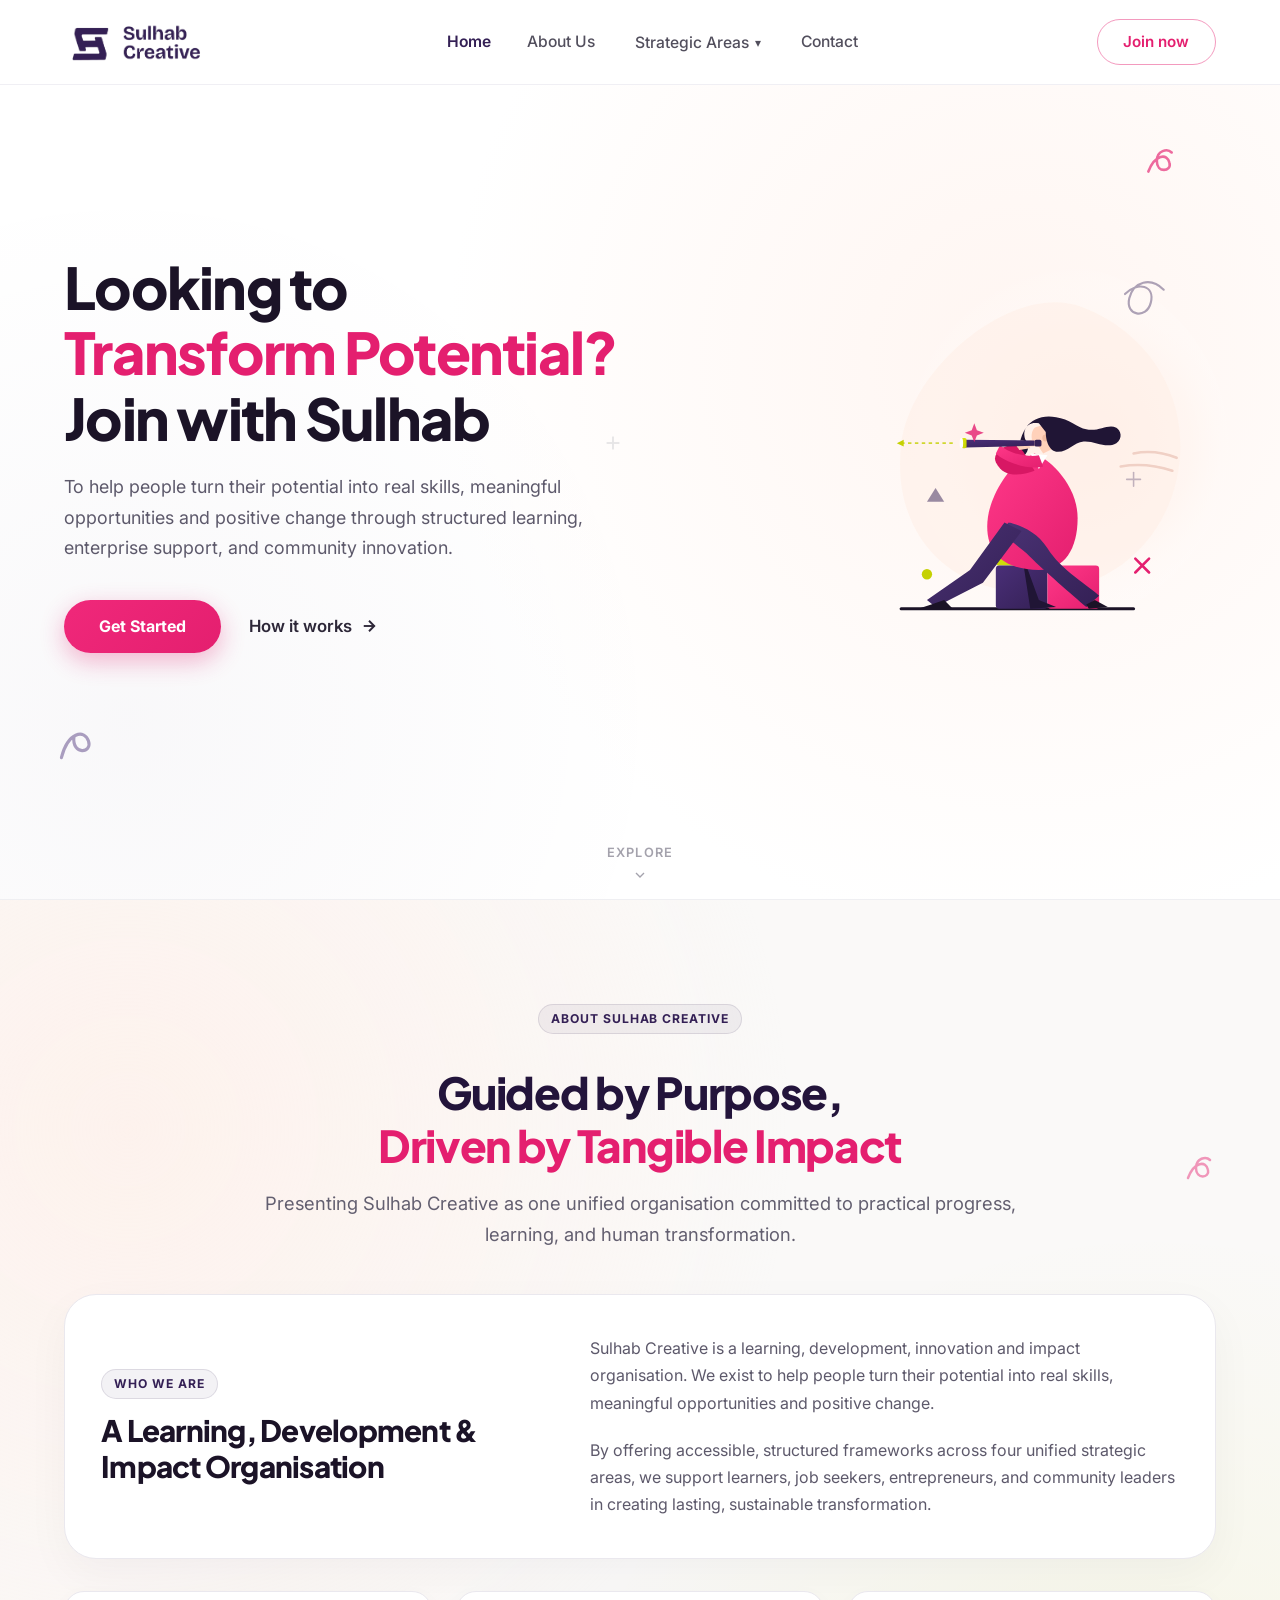
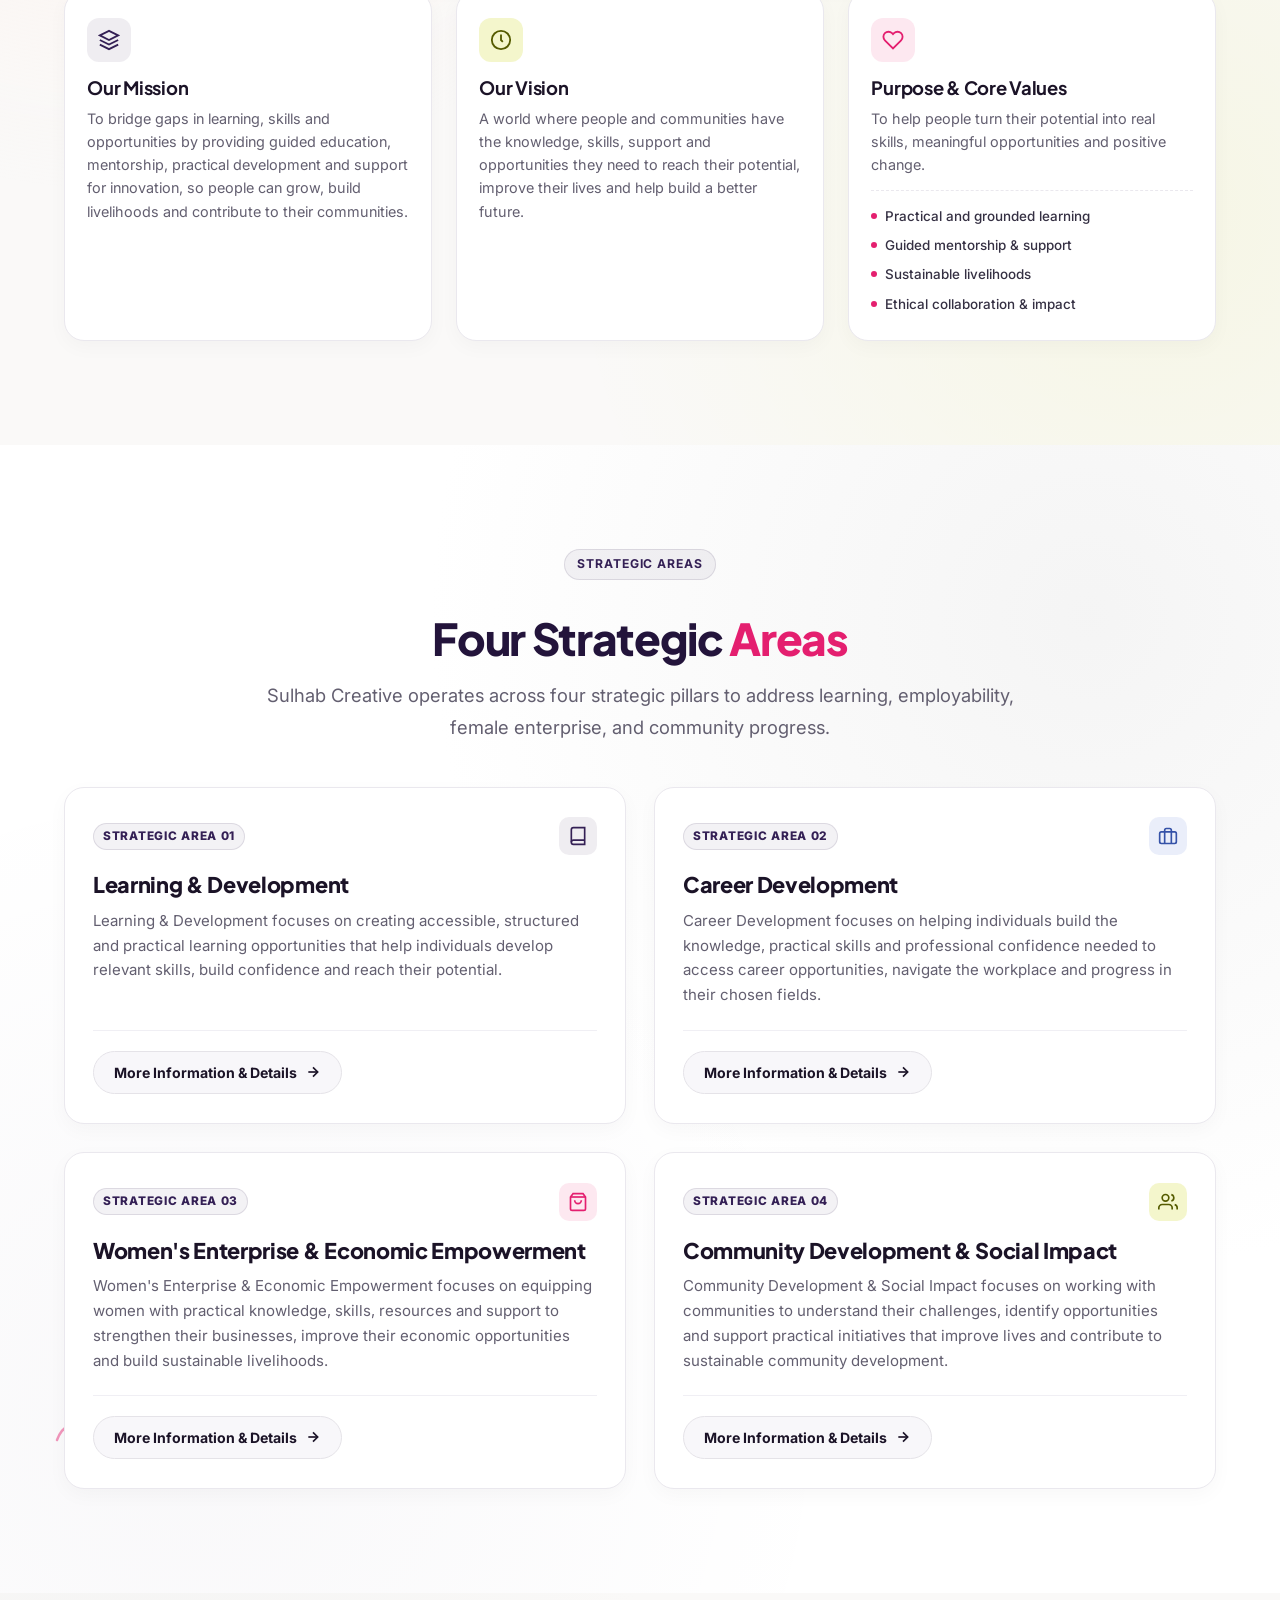
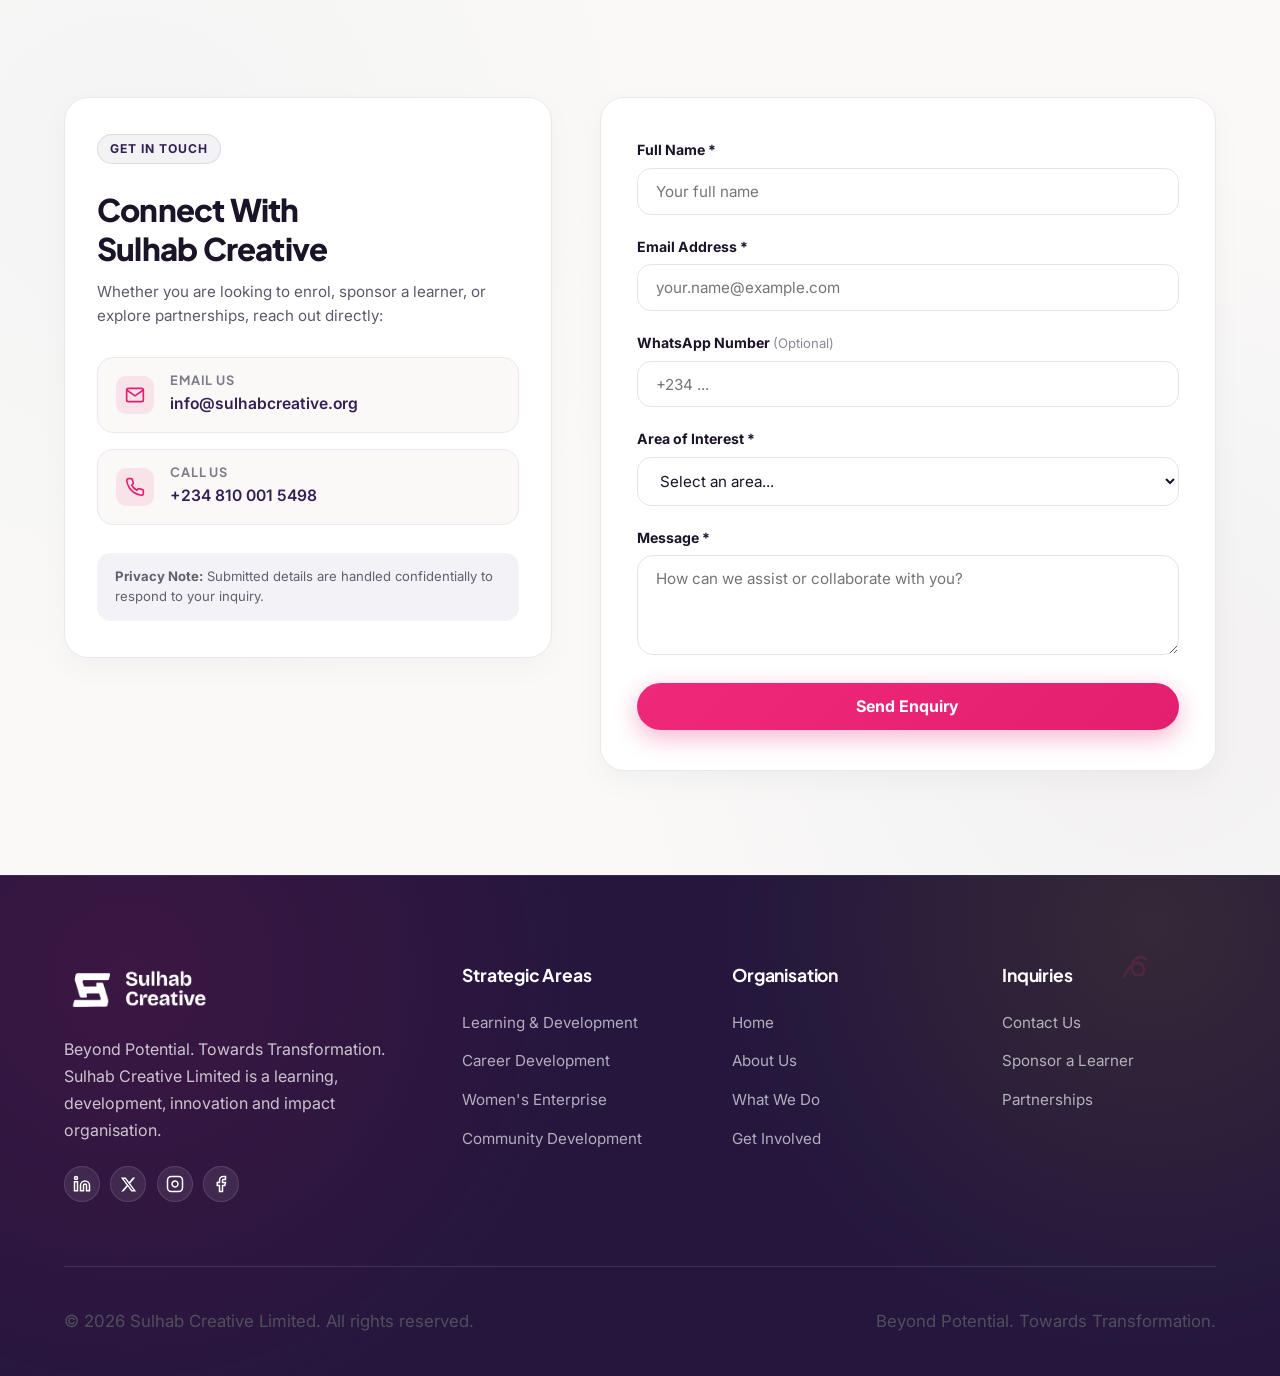
==== commit 106d95c1: "Completely remove small yellow circles before section titles across all pages" ====
--- a/index.html
+++ b/index.html
@@ -55,7 +55,6 @@
     
     <!-- Ambient doodles / background shapes like hero.jpeg -->
     <div class="hero-doodles" aria-hidden="true">
-      <div class="hero-doodle hero-doodle-dot-yellow"></div>
       <div class="hero-doodle hero-doodle-loop-coral">
         <svg width="36" height="36" viewBox="0 0 34 34" fill="none" stroke="currentColor" stroke-width="2.5">
           <path d="M6 26C12 10 24 8 26 18C28 26 14 28 14 16C14 6 24 4 28 8" stroke-linecap="round"/>
@@ -168,7 +167,6 @@
     
     <!-- Ambient doodles matching hero -->
     <div class="section-doodles" aria-hidden="true">
-      <div class="sec-doodle-dot" style="top: 12%; left: 6%;"></div>
       <div class="sec-doodle-loop" style="top: 22%; right: 5%;">
         <svg width="34" height="34" viewBox="0 0 34 34" fill="none" stroke="currentColor" stroke-width="2.5">
           <path d="M6 26C12 10 24 8 26 18C28 26 14 28 14 16C14 6 24 4 28 8" stroke-linecap="round"/>
@@ -272,7 +270,6 @@
     
     <!-- Ambient doodles matching hero -->
     <div class="section-doodles" aria-hidden="true">
-      <div class="sec-doodle-dot" style="top: 8%; right: 8%;"></div>
       <div class="sec-doodle-loop" style="bottom: 12%; left: 4%;">
         <svg width="34" height="34" viewBox="0 0 34 34" fill="none" stroke="currentColor" stroke-width="2.5">
           <path d="M6 26C12 10 24 8 26 18C28 26 14 28 14 16C14 6 24 4 28 8" stroke-linecap="round"/>
@@ -438,7 +435,6 @@
     
     <!-- Ambient doodles matching hero -->
     <div class="section-doodles" aria-hidden="true">
-      <div class="sec-doodle-dot" style="top: 15%; left: 7%;"></div>
       <div class="sec-doodle-loop" style="top: 25%; right: 7%;">
         <svg width="34" height="34" viewBox="0 0 34 34" fill="none" stroke="currentColor" stroke-width="2.5">
           <path d="M6 26C12 10 24 8 26 18C28 26 14 28 14 16C14 6 24 4 28 8" stroke-linecap="round"/>
@@ -549,7 +545,6 @@
     
     <!-- Ambient doodles matching hero stage -->
     <div class="section-doodles" aria-hidden="true">
-      <div class="sec-doodle-dot" style="top: 20%; left: 8%;"></div>
       <div class="sec-doodle-loop" style="top: 15%; right: 10%; color: rgba(228, 31, 111, 0.4);">
         <svg width="34" height="34" viewBox="0 0 34 34" fill="none" stroke="currentColor" stroke-width="2.5">
           <path d="M6 26C12 10 24 8 26 18C28 26 14 28 14 16C14 6 24 4 28 8" stroke-linecap="round"/>
--- a/assets/css/styles.css
+++ b/assets/css/styles.css
@@ -428,16 +428,6 @@
   pointer-events: none;
 }
 
-.hero-doodle-dot-yellow {
-  top: 18%;
-  left: 6%;
-  width: 10px;
-  height: 10px;
-  border-radius: 50%;
-  background-color: var(--color-accent);
-  opacity: 0.85;
-}
-
 .hero-doodle-loop-coral {
   top: 16%;
   right: 8%;
@@ -718,15 +708,6 @@
   inset: 0;
   pointer-events: none;
   z-index: 1;
-}
-
-.sec-doodle-dot {
-  position: absolute;
-  width: 10px;
-  height: 10px;
-  border-radius: 50%;
-  background-color: var(--color-accent);
-  opacity: 0.7;
 }
 
 .sec-doodle-loop {
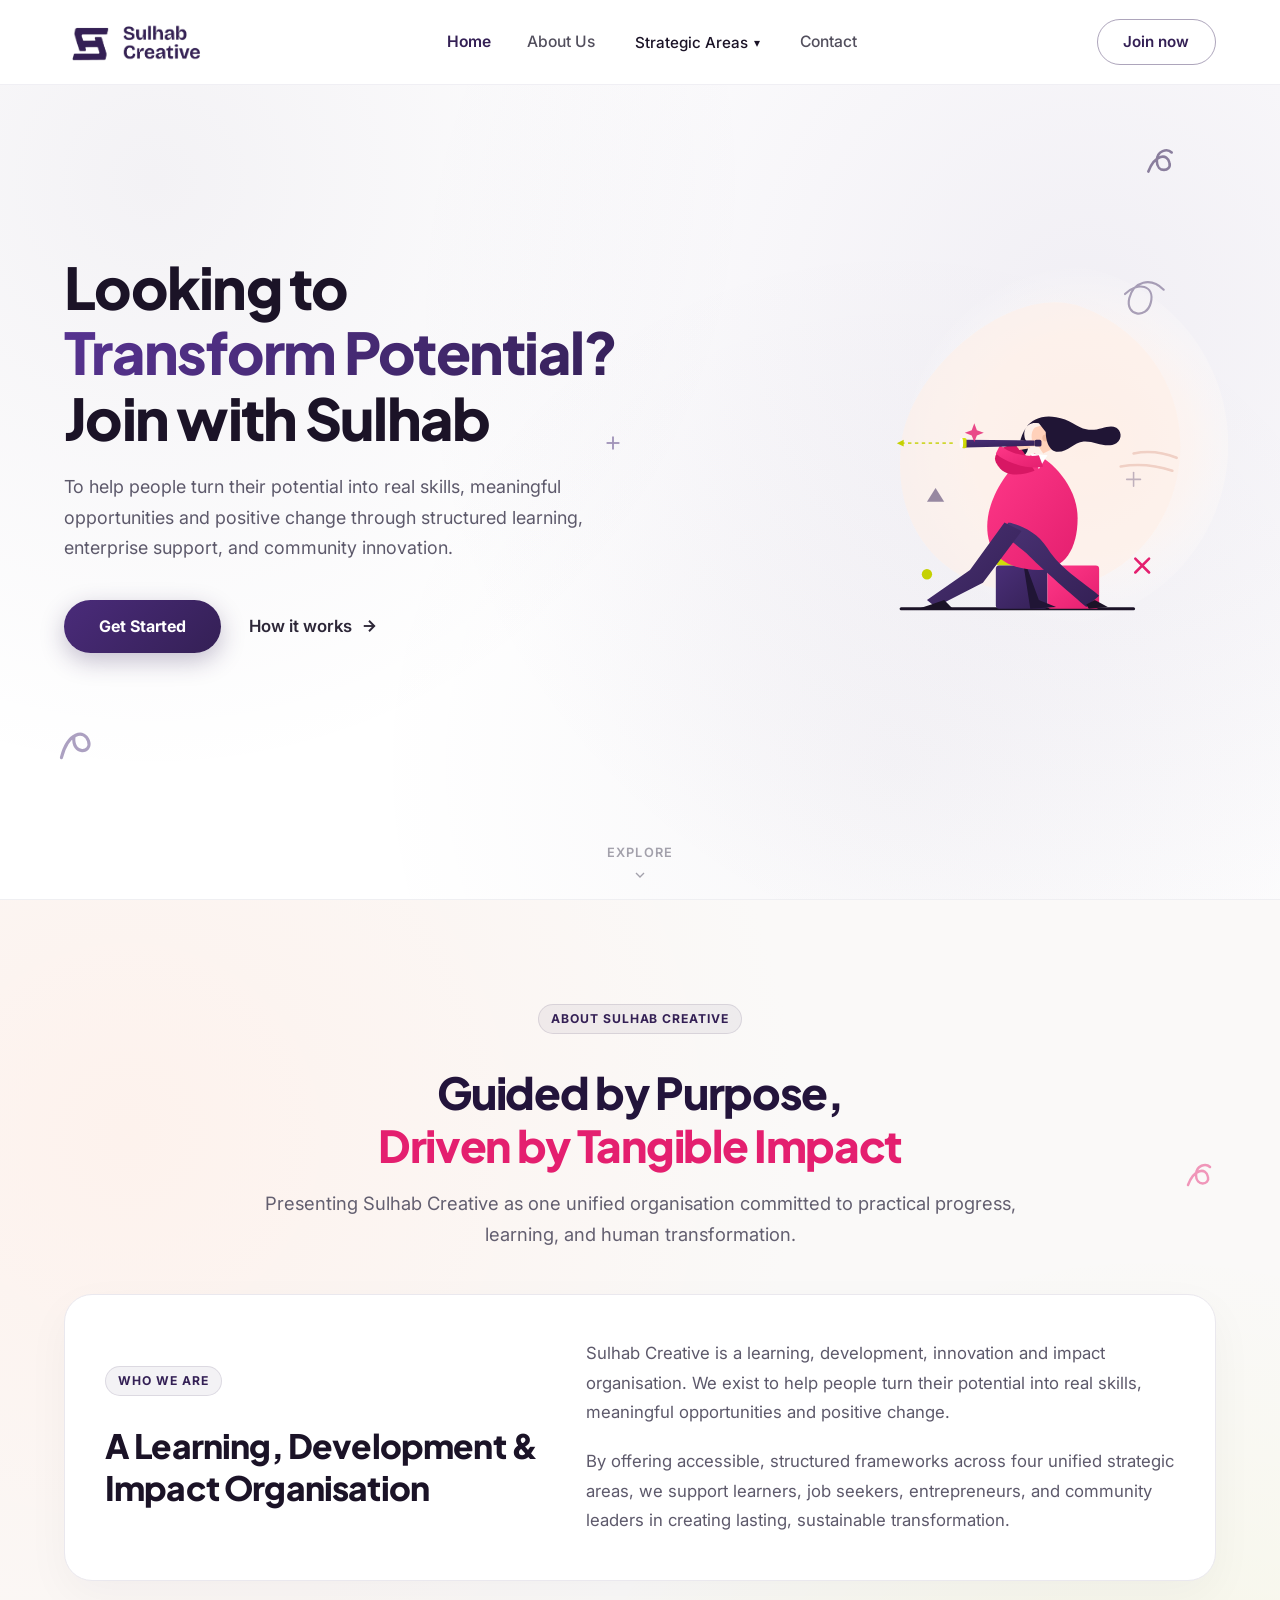
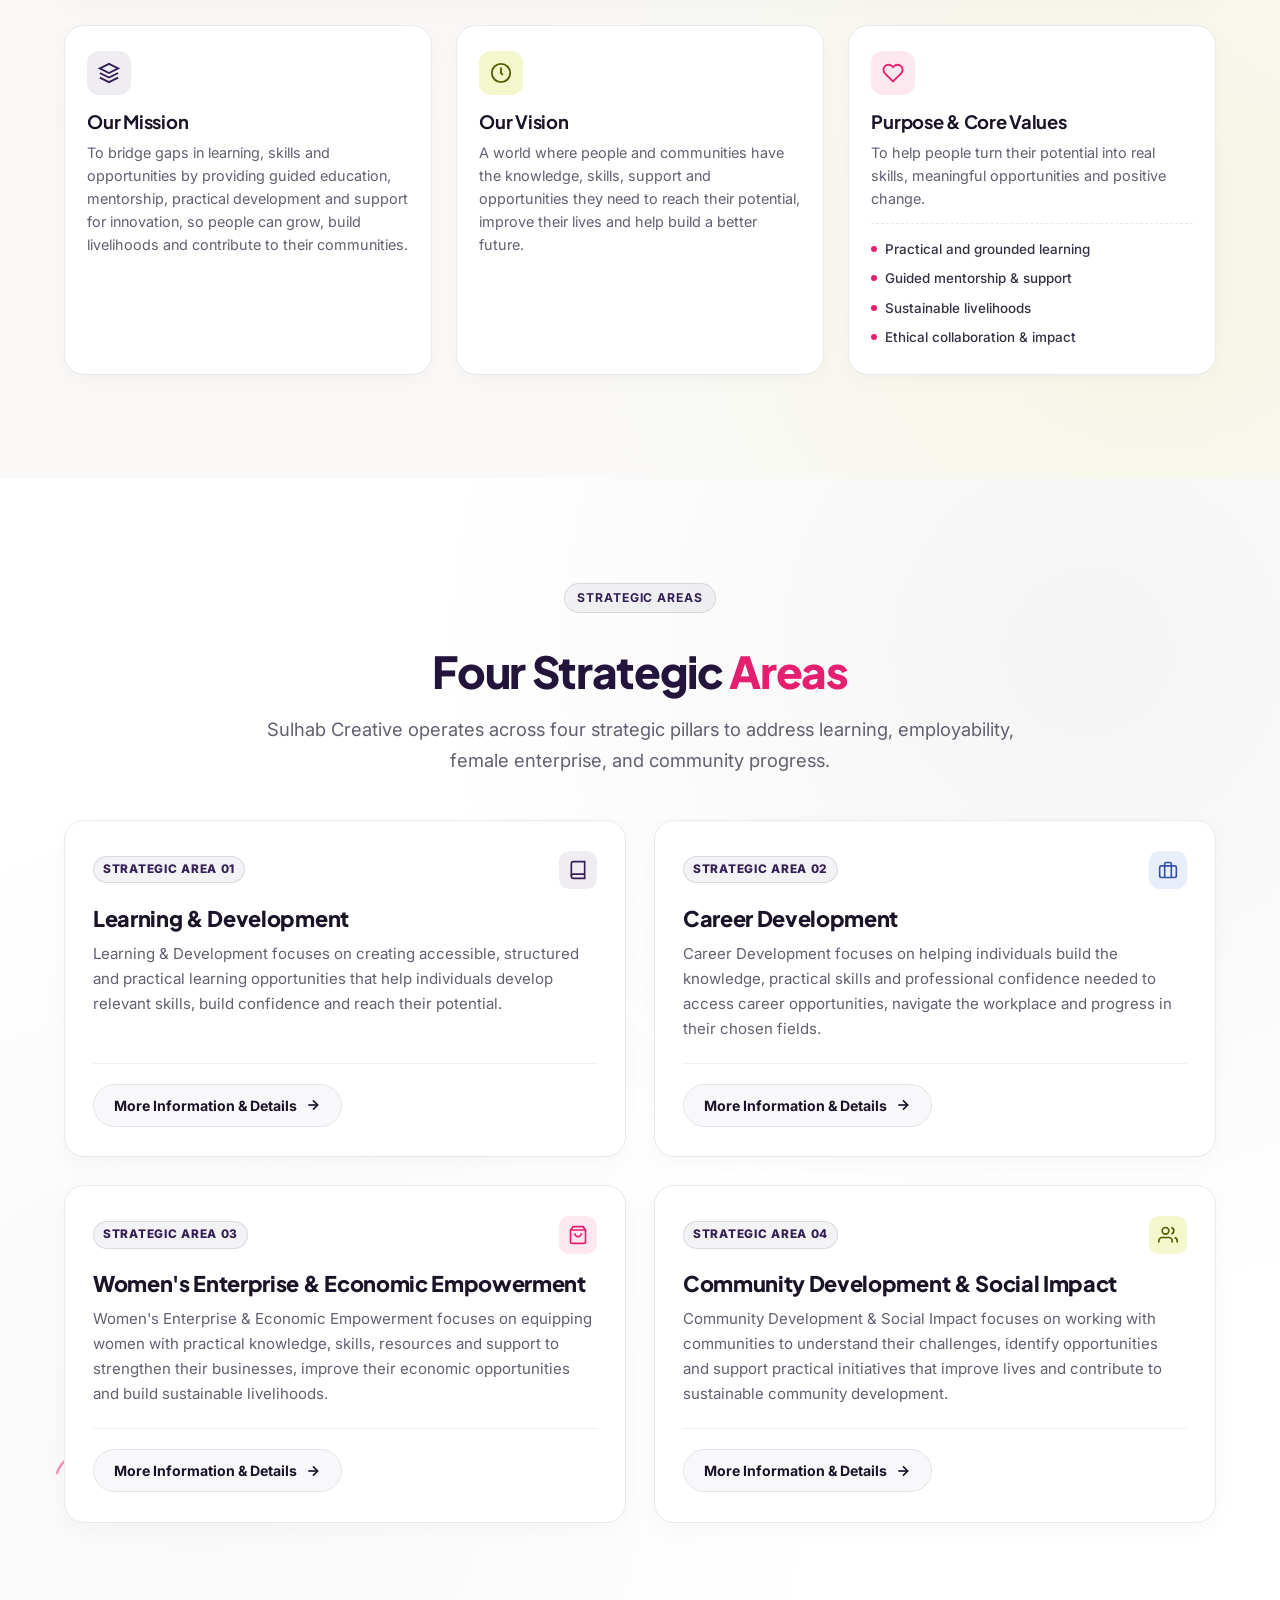
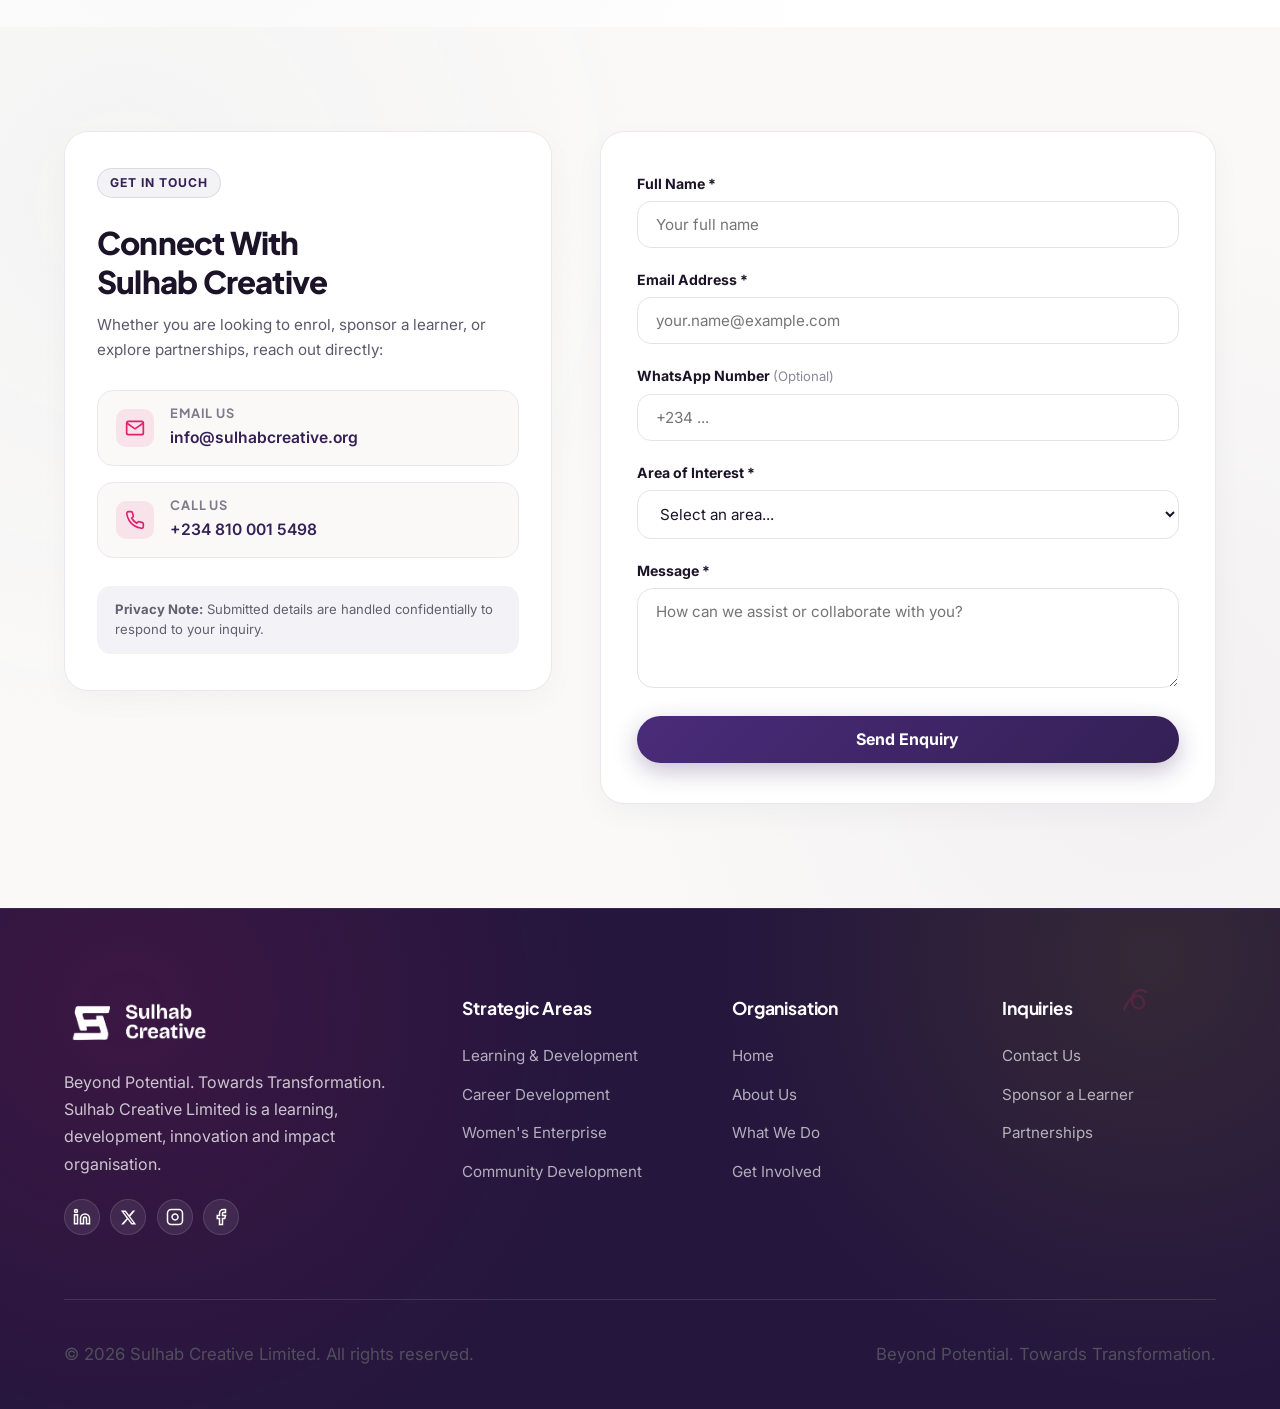
==== commit d22b4635: "Make landing page fully responsive on mobile/tablet and integrate royal purple in hero" ====
--- a/index.html
+++ b/index.html
@@ -18,21 +18,13 @@
       <a href="index.html" class="brand-logo-wrap" aria-label="Sulhab Creative Home">
         <img src="assets/images/logo.png" alt="Sulhab Creative" class="brand-logo">
       </a>
-      
-      <button class="menu-toggle" id="menuToggleSticky" aria-label="Toggle Navigation" aria-expanded="false">
-        <svg width="24" height="24" viewBox="0 0 24 24" fill="none" stroke="currentColor" stroke-width="2">
-          <line x1="3" y1="12" x2="21" y2="12"></line>
-          <line x1="3" y1="6" x2="21" y2="6"></line>
-          <line x1="3" y1="18" x2="21" y2="18"></line>
-        </svg>
-      </button>
 
       <nav class="nav-menu" id="navMenuSticky">
         <a href="#hero" class="nav-link active">Home</a>
         <a href="#about" class="nav-link">About Us</a>
         <div class="nav-dropdown">
-          <button class="dropdown-trigger">
-            What We Do
+          <button class="dropdown-trigger" type="button" aria-expanded="false">
+            Strategic Areas
             <span class="dropdown-icon">▾</span>
           </button>
           <div class="dropdown-menu">
@@ -43,10 +35,21 @@
           </div>
         </div>
         <a href="#contact" class="nav-link">Contact</a>
-        <div class="nav-actions">
-          <a href="#contact" class="btn btn-primary btn-sm">Get Involved</a>
+        <div class="nav-mobile-cta">
+          <a href="#contact" class="btn btn-primary btn-full">Get Involved</a>
         </div>
       </nav>
+
+      <div class="nav-actions">
+        <a href="#contact" class="btn btn-primary btn-sm nav-desktop-cta">Get Involved</a>
+        <button class="menu-toggle" id="menuToggleSticky" aria-label="Toggle Navigation" aria-expanded="false">
+          <svg width="24" height="24" viewBox="0 0 24 24" fill="none" stroke="currentColor" stroke-width="2">
+            <line x1="3" y1="12" x2="21" y2="12"></line>
+            <line x1="3" y1="6" x2="21" y2="6"></line>
+            <line x1="3" y1="18" x2="21" y2="18"></line>
+          </svg>
+        </button>
+      </div>
     </div>
   </header>
 
@@ -80,19 +83,11 @@
           <img src="assets/images/logo.png" alt="Sulhab Creative">
         </a>
 
-        <button class="menu-toggle" id="menuToggle" aria-label="Toggle Navigation" aria-expanded="false">
-          <svg width="24" height="24" viewBox="0 0 24 24" fill="none" stroke="currentColor" stroke-width="2">
-            <line x1="3" y1="12" x2="21" y2="12"></line>
-            <line x1="3" y1="6" x2="21" y2="6"></line>
-            <line x1="3" y1="18" x2="21" y2="18"></line>
-          </svg>
-        </button>
-
         <nav class="hero-nav-links" id="navMenu">
           <a href="#hero" class="hero-nav-link active">Home</a>
           <a href="#about" class="hero-nav-link">About Us</a>
           <div class="nav-dropdown">
-            <button class="dropdown-trigger" style="font-size: 0.98rem; color: #524F5D;">
+            <button class="dropdown-trigger" type="button" aria-expanded="false">
               Strategic Areas
               <span class="dropdown-icon">▾</span>
             </button>
@@ -104,9 +99,21 @@
             </div>
           </div>
           <a href="#contact" class="hero-nav-link">Contact</a>
+          <div class="nav-mobile-cta">
+            <a href="#contact" class="btn-pill-primary btn-full">Join Now</a>
+          </div>
         </nav>
 
-        <a href="#contact" class="hero-nav-cta">Join now</a>
+        <div class="hero-navbar-actions">
+          <a href="#contact" class="hero-nav-cta">Join now</a>
+          <button class="menu-toggle" id="menuToggle" aria-label="Toggle Navigation" aria-expanded="false">
+            <svg width="24" height="24" viewBox="0 0 24 24" fill="none" stroke="currentColor" stroke-width="2">
+              <line x1="3" y1="12" x2="21" y2="12"></line>
+              <line x1="3" y1="6" x2="21" y2="6"></line>
+              <line x1="3" y1="18" x2="21" y2="18"></line>
+            </svg>
+          </button>
+        </div>
       </div>
     </header>
 
@@ -118,7 +125,7 @@
           <!-- Left Column: Copy & Actions -->
           <div class="hero-content-col">
             <h1 class="hero-main-title">
-              Looking to <br>
+              Looking to <br class="hero-desktop-br">
               <span class="highlight-magenta">Transform Potential?</span>
               Join with Sulhab
             </h1>
@@ -195,17 +202,17 @@
       </div>
 
       <!-- Who We Are Spotlight Card -->
-      <div class="about-spotlight-card" style="padding: 2.5rem 2.25rem; margin-bottom: 2rem;">
-        <div class="about-spotlight-grid" style="gap: 2.25rem;">
+      <div class="about-spotlight-card">
+        <div class="about-spotlight-grid">
           <div class="about-spotlight-text">
-            <span class="hero-pill-tag" style="margin-bottom: 0.4rem;">Who We Are</span>
-            <h3 style="font-size: 1.85rem;">A Learning, Development & Impact Organisation</h3>
+            <span class="hero-pill-tag">Who We Are</span>
+            <h3>A Learning, Development & Impact Organisation</h3>
           </div>
           <div class="about-spotlight-body">
-            <p style="font-size: 1rem; line-height: 1.7;">
+            <p>
               Sulhab Creative is a learning, development, innovation and impact organisation. We exist to help people turn their potential into real skills, meaningful opportunities and positive change.
             </p>
-            <p style="font-size: 1rem; line-height: 1.7;">
+            <p>
               By offering accessible, structured frameworks across four unified strategic areas, we support learners, job seekers, entrepreneurs, and community leaders in creating lasting, sustainable transformation.
             </p>
           </div>
--- a/assets/css/styles.css
+++ b/assets/css/styles.css
@@ -328,15 +328,33 @@
   gap: 1rem;
 }
 
-/* Mobile Toggle */
+/* Mobile Navigation Toggle Button */
 .menu-toggle {
   display: none;
-  background: none;
-  border: 1px solid var(--color-border);
-  padding: 8px 12px;
+  align-items: center;
+  justify-content: center;
+  width: 44px;
+  height: 44px;
+  padding: 0;
+  background-color: #FFFFFF;
+  border: 1.5px solid var(--color-border);
   border-radius: var(--radius-sm);
   cursor: pointer;
   color: var(--color-primary);
+  transition: var(--transition);
+  flex-shrink: 0;
+}
+
+.menu-toggle:hover,
+.menu-toggle:focus-visible {
+  border-color: var(--color-primary-light);
+  color: var(--color-secondary);
+  background-color: var(--color-primary-subtle);
+  outline: none;
+}
+
+body.nav-open {
+  overflow: hidden;
 }
 
 /* Buttons */
@@ -408,8 +426,9 @@
   justify-content: space-between;
   background-color: #FFFFFF;
   background-image: 
-    radial-gradient(circle at 80% 40%, rgba(255, 239, 232, 0.6) 0%, transparent 50%),
-    radial-gradient(circle at 10% 80%, rgba(52, 32, 85, 0.03) 0%, transparent 40%);
+    radial-gradient(circle at 85% 35%, rgba(74, 48, 120, 0.08) 0%, transparent 55%),
+    radial-gradient(circle at 12% 20%, rgba(52, 32, 85, 0.06) 0%, transparent 45%),
+    radial-gradient(circle at 70% 85%, rgba(52, 32, 85, 0.04) 0%, transparent 45%);
   position: relative;
   overflow: hidden;
   border-bottom: 1px solid var(--color-border-light);
@@ -431,8 +450,8 @@
 .hero-doodle-loop-coral {
   top: 16%;
   right: 8%;
-  color: var(--color-secondary);
-  opacity: 0.65;
+  color: var(--color-primary);
+  opacity: 0.55;
 }
 
 .hero-doodle-ribbon-left {
@@ -445,8 +464,8 @@
 .hero-doodle-plus {
   top: 48%;
   left: 47%;
-  color: var(--color-neutral-cool);
-  opacity: 0.6;
+  color: var(--color-primary-light);
+  opacity: 0.5;
 }
 
 /* Hero Top Navigation Bar (Full Width) */
@@ -503,8 +522,8 @@
   justify-content: center;
   padding: 0.6rem 1.6rem;
   border-radius: var(--radius-full);
-  border: 1.5px solid rgba(228, 31, 111, 0.45);
-  color: var(--color-secondary);
+  border: 1.5px solid rgba(52, 32, 85, 0.4);
+  color: var(--color-primary);
   font-size: 0.95rem;
   font-weight: 600;
   background-color: transparent;
@@ -512,10 +531,28 @@
 }
 
 .hero-nav-cta:hover {
-  background-color: var(--color-secondary);
+  background-color: var(--color-primary);
   color: #FFFFFF;
-  border-color: var(--color-secondary);
-  box-shadow: 0 6px 18px rgba(228, 31, 111, 0.28);
+  border-color: var(--color-primary);
+  box-shadow: 0 6px 18px rgba(52, 32, 85, 0.25);
+}
+
+.hero-navbar-actions {
+  display: flex;
+  align-items: center;
+  gap: 0.85rem;
+}
+
+.nav-mobile-cta {
+  display: none;
+}
+
+.btn-full {
+  width: 100%;
+}
+
+.hero-desktop-br {
+  display: inline;
 }
 
 /* Hero Fullscreen Body (Centered in remaining viewport height) */
@@ -565,8 +602,12 @@
   margin-bottom: 1.35rem;
 }
 
-.hero-main-title .highlight-magenta {
-  color: var(--color-secondary);
+.hero-main-title .highlight-magenta,
+.hero-main-title .highlight-purple {
+  color: var(--color-primary);
+  background: linear-gradient(135deg, #573391 0%, #342055 100%);
+  -webkit-background-clip: text;
+  -webkit-text-fill-color: transparent;
   display: block;
 }
 
@@ -584,14 +625,14 @@
 }
 
 .btn-pill-primary {
-  background-color: var(--color-secondary);
-  background: linear-gradient(135deg, #F0287A 0%, #E41F6F 100%);
+  background-color: var(--color-primary);
+  background: linear-gradient(135deg, #4A2B7A 0%, #342055 100%);
   color: #FFFFFF;
   padding: 0.85rem 2.2rem;
   border-radius: var(--radius-full);
   font-weight: 700;
   font-size: 1rem;
-  box-shadow: 0 8px 24px rgba(228, 31, 111, 0.32);
+  box-shadow: 0 8px 24px rgba(52, 32, 85, 0.28);
   border: none;
   transition: var(--transition);
   display: inline-flex;
@@ -601,8 +642,8 @@
 
 .btn-pill-primary:hover {
   transform: translateY(-2px);
-  background: linear-gradient(135deg, #E41F6F 0%, #C7155E 100%);
-  box-shadow: 0 12px 28px rgba(228, 31, 111, 0.42);
+  background: linear-gradient(135deg, #593593 0%, #291745 100%);
+  box-shadow: 0 12px 28px rgba(52, 32, 85, 0.38);
   color: #FFFFFF;
 }
 
@@ -734,10 +775,10 @@
 .about-spotlight-card {
   background-color: #FFFFFF;
   border: 1px solid #EAE8EE;
-  border-radius: 32px;
-  padding: 3.5rem;
+  border-radius: 28px;
+  padding: 2.75rem 2.5rem;
   box-shadow: 0 15px 45px rgba(27, 19, 39, 0.04);
-  margin-bottom: 3.5rem;
+  margin-bottom: 2.75rem;
   position: relative;
   z-index: 2;
   transition: var(--transition);
@@ -749,14 +790,14 @@
 
 .about-spotlight-grid {
   display: grid;
-  grid-template-columns: 1fr 1.3fr;
-  gap: 3.5rem;
+  grid-template-columns: 1fr 1.35fr;
+  gap: 2.75rem;
   align-items: center;
 }
 
 .about-spotlight-text h3 {
-  font-size: 2.35rem;
-  line-height: 1.2;
+  font-size: 2.1rem;
+  line-height: 1.25;
   color: #1B1327;
   font-weight: 800;
   letter-spacing: -0.025em;
@@ -764,8 +805,8 @@
 }
 
 .about-spotlight-body p {
-  font-size: 1.12rem;
-  line-height: 1.8;
+  font-size: 1.05rem;
+  line-height: 1.75;
   color: #5D596B;
   margin-bottom: 1.25rem;
 }
@@ -1437,120 +1478,698 @@
   margin: 0;
 }
 
-/* Responsive Breakpoints */
+/* Animations */
+@keyframes slideDownNav {
+  from {
+    opacity: 0;
+    transform: translateY(-8px);
+  }
+  to {
+    opacity: 1;
+    transform: translateY(0);
+  }
+}
+
+/* ==========================================================================
+   Responsive Breakpoints
+   ========================================================================== */
+
+/* 1. Large Tablet / Laptop (max-width: 1024px) */
 @media (max-width: 1024px) {
   .hero-fullscreen {
     min-height: auto;
-    padding-bottom: 2.5rem;
+    padding-bottom: 2rem;
+    overflow: hidden;
   }
 
   .hero-fullscreen-grid {
     grid-template-columns: 1fr;
-    gap: 3rem;
+    gap: 2.75rem;
+    text-align: center;
   }
   
   .hero-content-col {
-    max-width: 100%;
+    max-width: 650px;
+    margin: 0 auto;
     text-align: center;
   }
 
   .hero-main-title {
-    font-size: 3rem;
+    font-size: clamp(2.4rem, 4.5vw, 3.2rem);
+    margin-bottom: 1.25rem;
   }
   
+  .hero-main-desc {
+    max-width: 580px;
+    margin: 0 auto 2rem auto;
+    font-size: 1.05rem;
+  }
+
   .hero-main-actions {
     justify-content: center;
+    gap: 1.25rem;
   }
   
-  .about-intro-grid {
+  .btn-pill-primary {
+    width: auto;
+    min-width: 180px;
+  }
+  
+  .btn-pill-secondary {
+    width: auto;
+  }
+
+  .hero-visual-col {
+    display: flex;
+    justify-content: center;
+    margin: 0.5rem auto 0 auto;
+  }
+
+  .hero-illustration-svg {
+    max-width: 440px;
+    transform: none;
+    width: 100%;
+  }
+
+  /* About Spotlight Card */
+  .about-spotlight-card {
+    padding: 2.5rem 2.25rem;
+    border-radius: 24px;
+    margin-bottom: 2.5rem;
+  }
+
+  .about-spotlight-grid {
     grid-template-columns: 1fr;
+    gap: 1.75rem;
+    text-align: center;
+  }
+
+  .about-spotlight-text h3 {
+    font-size: clamp(1.7rem, 3.5vw, 2.1rem);
+  }
+
+  /* Pillars on Tablet: Clean 3-card row */
+  .pillars-grid {
+    grid-template-columns: repeat(3, 1fr);
+    gap: 1.25rem;
+  }
+
+  .pillar-card {
+    padding: 1.5rem 1.25rem;
+  }
+
+  /* Services on Tablet: Clean 2x2 Grid */
+  .services-grid {
+    grid-template-columns: repeat(2, 1fr);
     gap: 1.5rem;
   }
-  
-  .pillars-grid {
-    grid-template-columns: 1fr;
-  }
-  
-  .services-grid {
-    grid-template-columns: 1fr;
-  }
-  
+
+  .service-card {
+    padding: 1.65rem 1.5rem;
+    border-radius: 18px;
+  }
+
+  /* Contact Section */
   .contact-grid {
     grid-template-columns: 1fr;
-    gap: 2.5rem;
-  }
-  
+    gap: 2.25rem;
+  }
+
+  .contact-info-card,
+  .contact-form-card {
+    padding: 2.25rem 2rem;
+    border-radius: 22px;
+  }
+
+  .contact-direct-list {
+    display: grid;
+    grid-template-columns: 1fr 1fr;
+    gap: 1.25rem;
+    margin: 1.5rem 0;
+  }
+
+  /* Footer on Tablet */
   .footer-top {
-    grid-template-columns: 1fr 1fr;
-    gap: 2rem;
-  }
-  
-  .detail-content-grid {
-    grid-template-columns: 1fr;
-  }
-}
-
-@media (max-width: 768px) {
+    grid-template-columns: repeat(3, 1fr);
+    gap: 2.5rem 2rem;
+  }
+
+  .footer-brand {
+    grid-column: span 3;
+  }
+
+  .footer-brand p {
+    max-width: 500px;
+  }
+}
+
+/* 2. Tablet Portrait & Mobile Drawer (max-width: 992px) */
+@media (max-width: 992px) {
   .hero-navbar-inner {
-    height: 72px;
-  }
-
-  .hero-nav-links {
+    height: 74px;
+  }
+
+  .nav-container {
+    height: 74px;
+  }
+
+  .menu-toggle {
+    display: inline-flex;
+  }
+
+  /* Unified Mobile Drawer for both Hero Nav and Sticky Header */
+  .hero-nav-links,
+  .nav-menu {
     position: fixed;
-    top: 72px;
+    top: 74px;
     left: 0;
     right: 0;
+    width: 100%;
+    max-height: calc(100vh - 74px);
+    max-height: calc(100dvh - 74px);
+    overflow-y: auto;
     background-color: #FFFFFF;
     border-bottom: 1px solid var(--color-border);
+    box-shadow: 0 20px 48px rgba(0, 0, 0, 0.14);
     flex-direction: column;
-    align-items: flex-start;
-    padding: 1.5rem;
-    gap: 1rem;
+    align-items: stretch;
+    padding: 1.25rem 1.5rem 2rem 1.5rem;
+    gap: 0.35rem;
     display: none;
-    box-shadow: var(--shadow-lg);
-    z-index: 999;
-  }
-
-  .hero-nav-links.is-open {
+    z-index: 1001;
+  }
+
+  .hero-nav-links.is-open,
+  .nav-menu.is-open {
     display: flex;
-  }
-  
+    animation: slideDownNav 0.25s cubic-bezier(0.16, 1, 0.3, 1);
+  }
+
+  .hero-nav-link,
+  .nav-link {
+    display: flex;
+    align-items: center;
+    font-size: 1.05rem;
+    font-weight: 600;
+    color: #2D2738;
+    padding: 0.75rem 1rem;
+    border-radius: var(--radius-sm);
+    width: 100%;
+    text-align: left;
+    transition: background-color 0.15s ease, color 0.15s ease;
+  }
+
+  .hero-nav-link:hover,
+  .hero-nav-link.active,
+  .nav-link:hover,
+  .nav-link.active {
+    background-color: var(--color-primary-subtle);
+    color: var(--color-primary);
+  }
+
+  .nav-link.active::after {
+    display: none;
+  }
+
+  /* Dropdown Accordion in Mobile Drawer */
+  .nav-dropdown {
+    width: 100%;
+  }
+
+  .dropdown-trigger {
+    width: 100%;
+    display: flex;
+    justify-content: space-between;
+    align-items: center;
+    padding: 0.75rem 1rem;
+    font-size: 1.05rem;
+    font-weight: 600;
+    color: #2D2738;
+    border-radius: var(--radius-sm);
+    cursor: pointer;
+    transition: background-color 0.15s ease, color 0.15s ease;
+  }
+
+  .dropdown-trigger:hover,
+  .nav-dropdown.is-active .dropdown-trigger {
+    background-color: var(--color-primary-subtle);
+    color: var(--color-primary);
+  }
+
+  .dropdown-icon {
+    font-size: 0.85rem;
+    transition: transform 0.25s ease;
+  }
+
+  .nav-dropdown.is-active .dropdown-icon {
+    transform: rotate(180deg);
+  }
+
+  .dropdown-menu {
+    position: static;
+    opacity: 1;
+    visibility: visible;
+    transform: none;
+    width: 100%;
+    box-shadow: none;
+    border: none;
+    background-color: rgba(52, 32, 85, 0.04);
+    border-radius: var(--radius-sm);
+    padding: 0.35rem 0.5rem;
+    margin-top: 0.35rem;
+    display: none;
+    flex-direction: column;
+    gap: 0.25rem;
+  }
+
+  .nav-dropdown.is-active .dropdown-menu {
+    display: flex;
+    animation: slideDownNav 0.2s ease-out;
+  }
+
+  .dropdown-link {
+    padding: 0.65rem 0.85rem;
+    font-size: 0.95rem;
+    font-weight: 500;
+    border-radius: 6px;
+    color: var(--color-text-main);
+  }
+
+  .dropdown-link:hover,
+  .dropdown-link.active {
+    background-color: rgba(228, 31, 111, 0.08);
+    color: var(--color-secondary);
+  }
+
+  /* Drawer Bottom CTA */
+  .nav-mobile-cta {
+    display: block;
+    margin-top: 1.25rem;
+    padding-top: 1.25rem;
+    border-top: 1px solid var(--color-border-light);
+  }
+
+  .nav-actions {
+    gap: 0.75rem;
+  }
+
+  .pillars-grid {
+    grid-template-columns: repeat(auto-fit, minmax(200px, 1fr));
+  }
+}
+
+/* 3. Mobile Screens (max-width: 767.98px) */
+@media (max-width: 767.98px) {
+  .section {
+    padding: 3.75rem 0;
+  }
+
+  .section-header {
+    margin-bottom: 2.25rem;
+  }
+
+  .section-title-large {
+    font-size: clamp(1.85rem, 6.2vw, 2.35rem);
+    line-height: 1.2;
+    margin-bottom: 0.85rem;
+  }
+
+  .section-lead-text {
+    font-size: 0.98rem;
+    line-height: 1.6;
+  }
+
+  .hero-navbar-inner {
+    height: 68px;
+  }
+
+  .nav-container {
+    height: 68px;
+  }
+
+  .hero-nav-brand img,
+  .brand-logo {
+    height: 38px;
+  }
+
+  .hero-nav-links,
+  .nav-menu {
+    top: 68px;
+    max-height: calc(100vh - 68px);
+    max-height: calc(100dvh - 68px);
+    padding: 1rem 1.25rem 1.75rem 1.25rem;
+  }
+
+  .hero-desktop-br {
+    display: none;
+  }
+
+  .hero-fullscreen-body {
+    padding: 2.25rem 0 2rem 0;
+  }
+
   .hero-main-title {
-    font-size: 2.35rem;
-  }
-  
-  .hero-fullscreen-body {
-    padding: 2rem 0;
-  }
-  
+    font-size: clamp(2rem, 6.5vw, 2.45rem);
+    line-height: 1.2;
+    letter-spacing: -0.02em;
+    margin-bottom: 1.1rem;
+  }
+
+  .hero-main-desc {
+    font-size: 0.98rem;
+    line-height: 1.6;
+    max-width: 440px;
+    margin: 0 auto 1.75rem auto;
+  }
+
   .hero-main-actions {
     flex-direction: column;
     width: 100%;
-    gap: 1rem;
-  }
-  
+    max-width: 320px;
+    margin: 0 auto;
+    gap: 0.85rem;
+    align-items: stretch;
+  }
+
   .btn-pill-primary {
     width: 100%;
-  }
-  
-  .menu-toggle {
-    display: block;
-  }
-  
-  h1 { font-size: 2.2rem; }
-  h2 { font-size: 1.85rem; }
-  
-  .section {
-    padding: 4rem 0;
-  }
-  
+    height: 50px;
+    font-size: 1.02rem;
+    justify-content: center;
+  }
+
+  .btn-pill-secondary {
+    width: 100%;
+    height: 44px;
+    font-size: 0.98rem;
+    justify-content: center;
+  }
+
+  .hero-illustration-svg {
+    max-width: min(340px, 86vw);
+    margin: 1.25rem auto 0 auto;
+    transform: none;
+  }
+
+  /* Tucked ambient doodles so they don't visually clash on mobile */
+  .hero-doodle-loop-coral {
+    top: 10%;
+    right: 4%;
+    transform: scale(0.7);
+    opacity: 0.45;
+  }
+
+  .hero-doodle-ribbon-left {
+    bottom: 8%;
+    left: 2%;
+    transform: scale(0.65);
+    opacity: 0.35;
+  }
+
+  .hero-doodle-plus {
+    display: none;
+  }
+
+  .hero-scroll-cue {
+    padding-bottom: 0.75rem;
+  }
+
+  /* About Spotlight Card on Mobile */
+  .about-spotlight-card {
+    padding: 1.75rem 1.25rem;
+    border-radius: 20px;
+    margin-bottom: 2rem;
+  }
+
+  .about-spotlight-grid {
+    grid-template-columns: 1fr;
+    gap: 1.25rem;
+    text-align: left;
+  }
+
+  .about-spotlight-text h3 {
+    font-size: 1.55rem;
+    line-height: 1.25;
+  }
+
+  .about-spotlight-body p {
+    font-size: 0.95rem;
+    line-height: 1.65;
+    margin-bottom: 1rem;
+  }
+
+  /* Pillars on Mobile */
+  .pillars-grid {
+    grid-template-columns: 1fr;
+    gap: 1.25rem;
+  }
+
+  .pillar-card {
+    padding: 1.5rem 1.25rem;
+    border-radius: 18px;
+  }
+
+  .pillar-title {
+    font-size: 1.2rem;
+  }
+
+  .pillar-card p {
+    font-size: 0.92rem;
+    line-height: 1.6;
+  }
+
+  .values-checklist {
+    margin-top: 0.85rem;
+    gap: 0.5rem;
+    font-size: 0.9rem;
+  }
+
+  /* Strategic Areas on Mobile */
+  .services-grid {
+    grid-template-columns: 1fr;
+    gap: 1.25rem;
+  }
+
+  .service-card {
+    padding: 1.5rem 1.25rem;
+    border-radius: 18px;
+  }
+
+  .service-card-title {
+    font-size: 1.22rem;
+    line-height: 1.3;
+  }
+
+  .service-card-body p {
+    font-size: 0.92rem;
+    line-height: 1.6;
+    margin-bottom: 1.25rem;
+  }
+
+  .service-link-btn {
+    width: 100%;
+    justify-content: center;
+    padding: 0.65rem 1rem;
+    font-size: 0.9rem;
+  }
+
+  /* Contact Section on Mobile */
+  .contact-grid {
+    grid-template-columns: 1fr;
+    gap: 1.75rem;
+  }
+
+  .contact-info-card {
+    padding: 1.75rem 1.25rem;
+    border-radius: 20px;
+  }
+
+  .contact-info-card h2 {
+    font-size: 1.65rem;
+    line-height: 1.25;
+  }
+
+  .contact-direct-list {
+    display: flex;
+    flex-direction: column;
+    gap: 0.85rem;
+    margin: 1.25rem 0;
+  }
+
+  .contact-direct-item {
+    padding: 0.85rem 1rem;
+  }
+
+  .contact-form-card {
+    padding: 1.75rem 1.25rem;
+    border-radius: 20px;
+  }
+
+  .form-control-pill {
+    font-size: 16px; /* Prevents auto-zoom on iOS */
+    padding: 0.85rem 1rem;
+    border-radius: 12px;
+  }
+
+  textarea.form-control-pill {
+    min-height: 90px;
+  }
+
+  /* Footer on Mobile */
+  .site-footer {
+    padding: 3.75rem 0 2rem 0;
+  }
+
   .footer-top {
     grid-template-columns: 1fr;
-  }
-  
+    gap: 2rem;
+    padding-bottom: 2.25rem;
+  }
+
+  .footer-brand {
+    grid-column: span 1;
+  }
+
+  .footer-brand p {
+    max-width: 100%;
+    font-size: 0.95rem;
+    line-height: 1.65;
+  }
+
+  .footer-column {
+    border-top: 1px solid rgba(255, 255, 255, 0.08);
+    padding-top: 1.5rem;
+  }
+
+  .footer-column h4 {
+    font-size: 1.02rem;
+    margin-bottom: 0.85rem;
+  }
+
+  .footer-links a {
+    padding: 0.35rem 0;
+    font-size: 0.92rem;
+    display: block;
+  }
+
   .footer-bottom {
     flex-direction: column;
-    gap: 1rem;
+    gap: 0.6rem;
     text-align: center;
-  }
-}
+    padding-top: 2rem;
+    font-size: 0.88rem;
+  }
+
+  .sec-doodle-loop,
+  .sec-doodle-plus {
+    transform: scale(0.65);
+    opacity: 0.35;
+  }
+}
+
+/* 4. Small Mobile Phones (max-width: 480px) */
+@media (max-width: 480px) {
+  .container {
+    padding: 0 1.15rem;
+  }
+
+  .section {
+    padding: 3rem 0;
+  }
+
+  .section-header {
+    margin-bottom: 2rem;
+  }
+
+  .section-title-large {
+    font-size: clamp(1.75rem, 6.8vw, 2.05rem);
+  }
+
+  .hero-navbar-inner {
+    height: 64px;
+  }
+
+  .nav-container {
+    height: 64px;
+  }
+
+  .hero-nav-brand img,
+  .brand-logo {
+    height: 34px;
+  }
+
+  .hero-nav-links,
+  .nav-menu {
+    top: 64px;
+    max-height: calc(100vh - 64px);
+    max-height: calc(100dvh - 64px);
+  }
+
+  /* Hide header CTA on very narrow screens to keep header uncluttered; primary CTA is prominent in drawer */
+  .hero-nav-cta,
+  .nav-desktop-cta {
+    display: none;
+  }
+
+  .menu-toggle {
+    width: 40px;
+    height: 40px;
+  }
+
+  .hero-fullscreen-body {
+    padding: 1.85rem 0 1.75rem 0;
+  }
+
+  .hero-main-title {
+    font-size: clamp(1.75rem, 7.2vw, 2.1rem);
+    line-height: 1.22;
+  }
+
+  .hero-main-desc {
+    font-size: 0.94rem;
+    line-height: 1.55;
+    margin-bottom: 1.5rem;
+  }
+
+  .hero-main-actions {
+    max-width: 100%;
+  }
+
+  .hero-illustration-svg {
+    max-width: min(290px, 88vw);
+    margin-top: 1rem;
+  }
+
+  .hero-scroll-cue {
+    display: none;
+  }
+
+  .about-spotlight-card {
+    padding: 1.4rem 1.1rem;
+    border-radius: 16px;
+  }
+
+  .about-spotlight-text h3 {
+    font-size: 1.35rem;
+  }
+
+  .pillar-card {
+    padding: 1.35rem 1.1rem;
+    border-radius: 16px;
+  }
+
+  .service-card {
+    padding: 1.35rem 1.1rem;
+    border-radius: 16px;
+  }
+
+  .service-card-title {
+    font-size: 1.15rem;
+  }
+
+  .contact-info-card,
+  .contact-form-card {
+    padding: 1.4rem 1.1rem;
+    border-radius: 16px;
+  }
+}
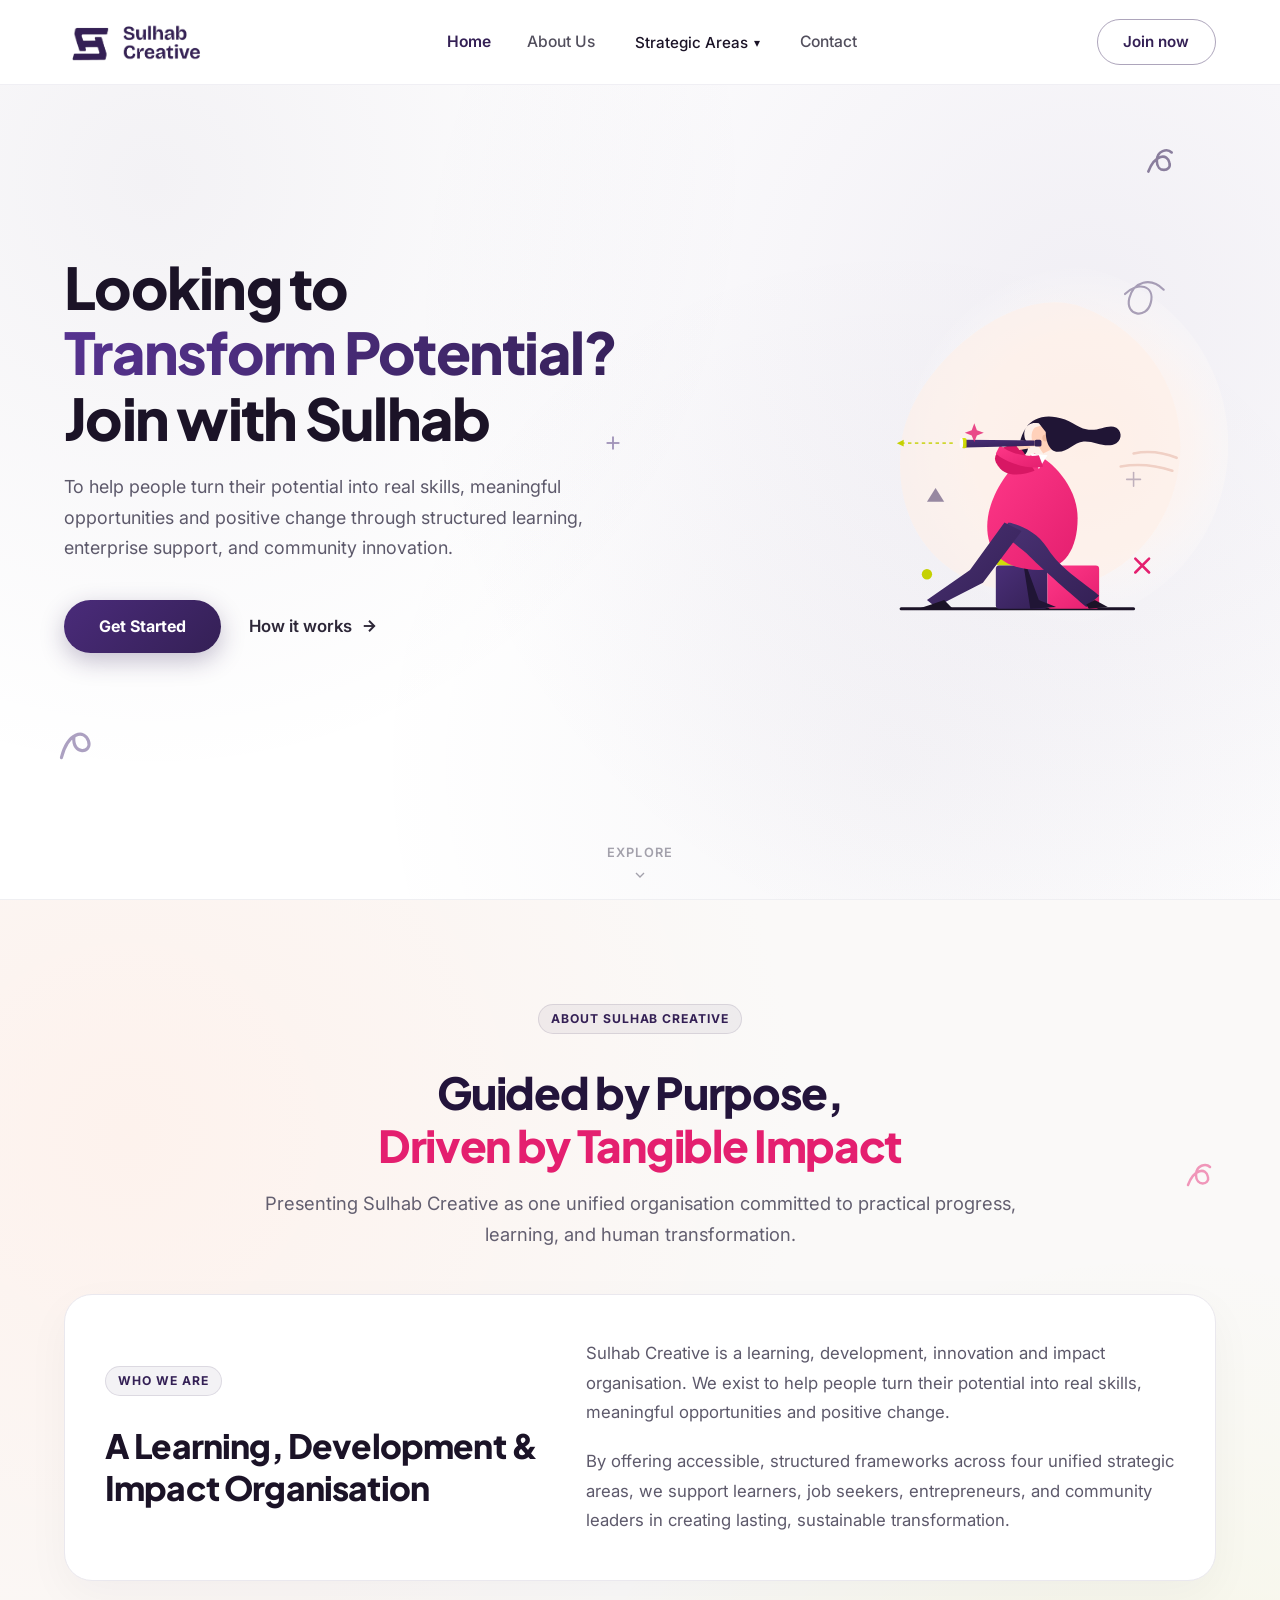
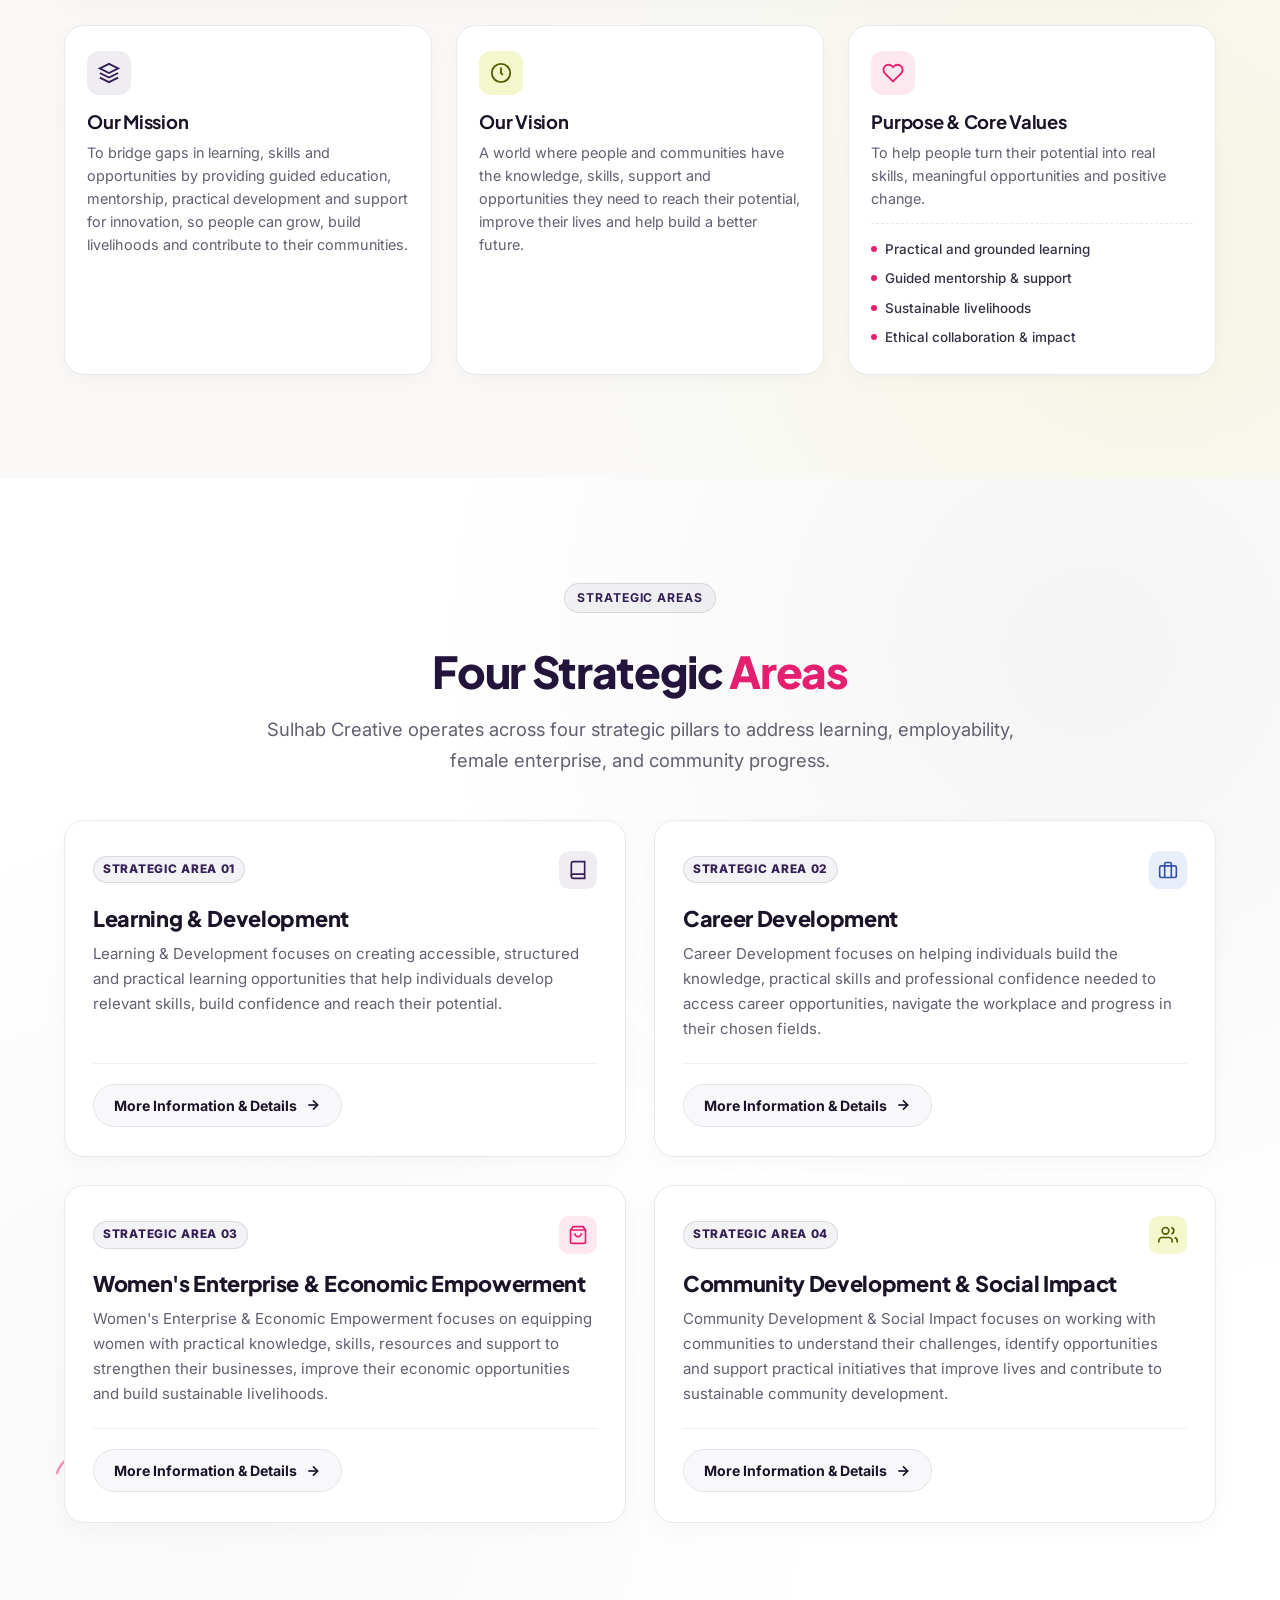
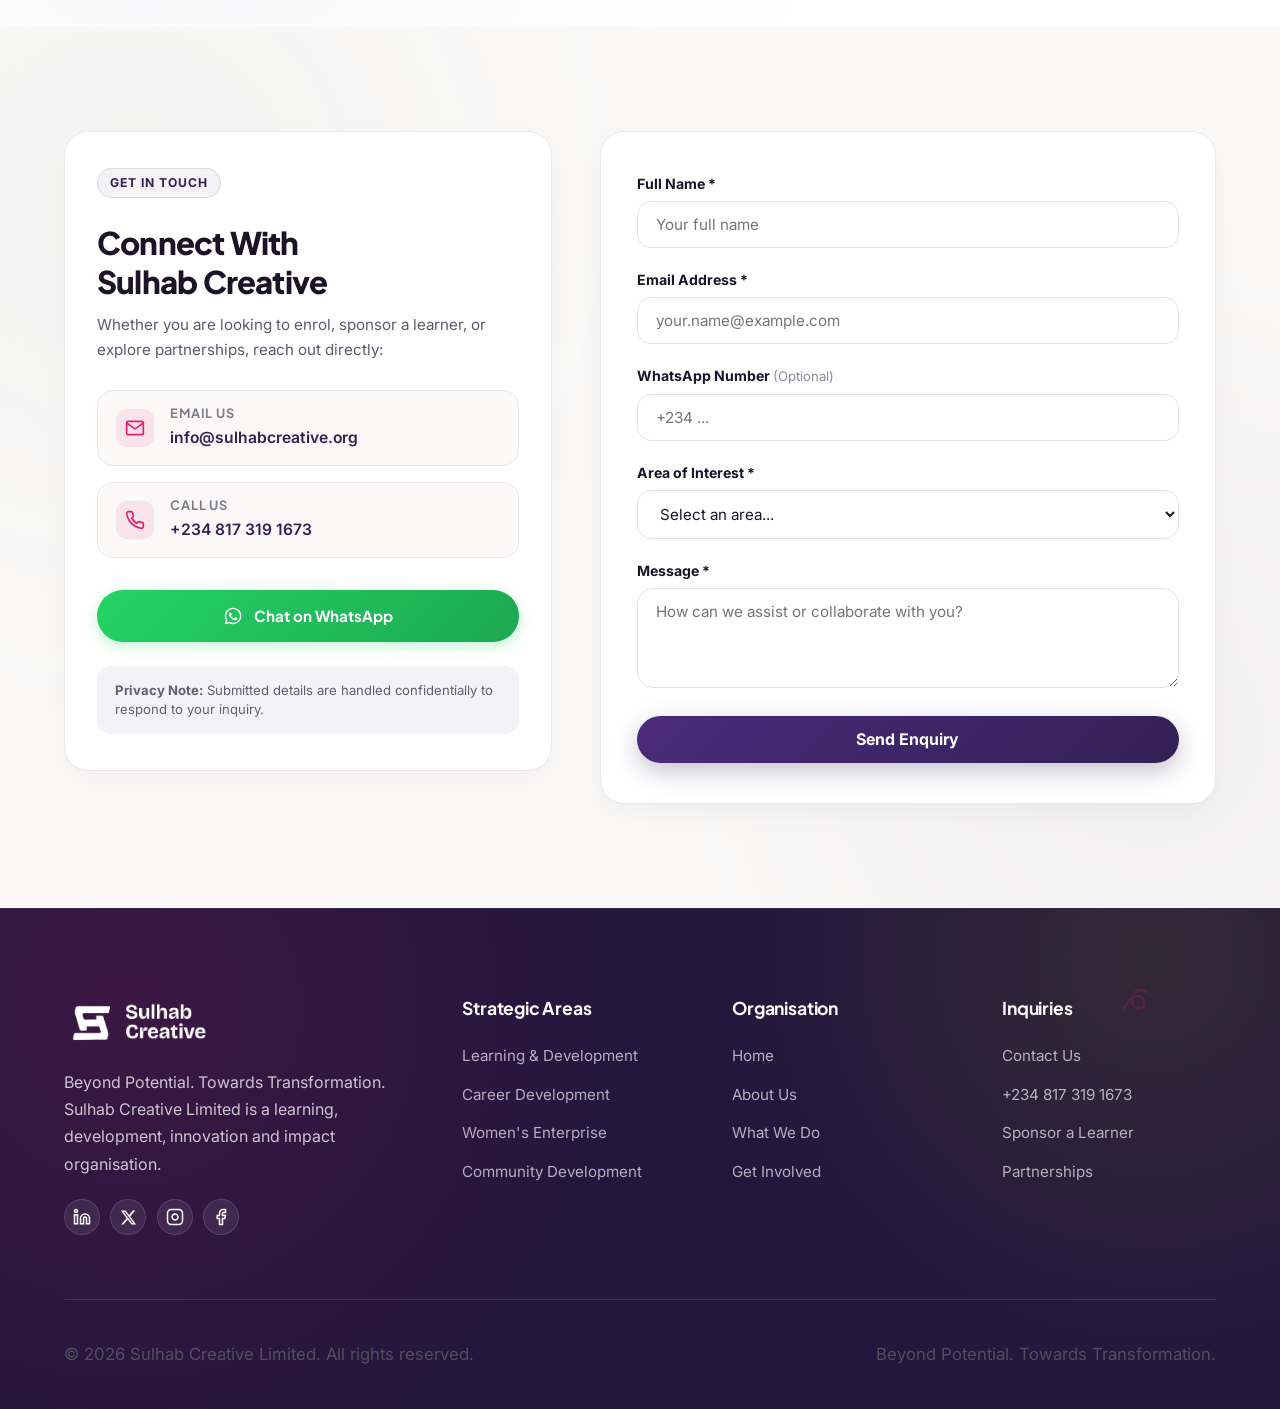
==== commit d9cd48ea: "Update phone number to +2348173191673 and add WhatsApp direct chat button in contact section" ====
--- a/index.html
+++ b/index.html
@@ -486,10 +486,18 @@
                 </div>
                 <div class="contact-direct-text">
                   <h4>Call Us</h4>
-                  <a href="tel:+2348100015498">+234 810 001 5498</a>
+                  <a href="tel:+2348173191673">+234 817 319 1673</a>
                 </div>
               </div>
             </div>
+
+            <!-- Simple WhatsApp Action Button -->
+            <a href="https://wa.me/2348173191673" target="_blank" rel="noopener noreferrer" class="btn-whatsapp-chat" aria-label="Chat with Sulhab Creative on WhatsApp">
+              <svg width="20" height="20" viewBox="0 0 24 24" fill="currentColor" aria-hidden="true">
+                <path d="M12.04 2C6.58 2 2.13 6.45 2.13 11.91C2.13 13.66 2.59 15.36 3.45 16.86L2.05 22L7.3 20.62C8.75 21.41 10.38 21.83 12.04 21.83C17.5 21.83 21.95 17.38 21.95 11.92C21.95 9.27 20.92 6.78 19.05 4.91C17.18 3.04 14.69 2 12.04 2ZM12.04 20.15C10.56 20.15 9.11 19.76 7.85 19.01L7.55 18.83L4.43 19.65L5.26 16.61L5.06 16.29C4.24 14.99 3.81 13.47 3.81 11.91C3.81 7.37 7.5 3.69 12.04 3.69C14.24 3.69 16.31 4.55 17.86 6.11C19.42 7.66 20.28 9.73 20.27 11.92C20.28 16.46 16.58 20.15 12.04 20.15ZM16.56 14.39C16.31 14.26 15.09 13.66 14.86 13.58C14.63 13.5 14.47 13.45 14.3 13.7C14.14 13.95 13.67 14.51 13.53 14.67C13.38 14.84 13.24 14.86 12.99 14.73C12.74 14.61 11.94 14.35 10.99 13.5C10.25 12.84 9.75 12.03 9.61 11.78C9.46 11.53 9.59 11.4 9.72 11.27C9.83 11.16 9.97 10.98 10.1 10.83C10.22 10.68 10.26 10.58 10.34 10.41C10.42 10.25 10.38 10.1 10.32 9.98C10.26 9.85 9.77 8.65 9.56 8.16C9.36 7.68 9.16 7.74 9.01 7.73L8.54 7.72C8.37 7.72 8.1 7.79 7.87 8.03C7.64 8.28 7 8.88 7 10.1C7 11.32 7.89 12.49 8.01 12.66C8.14 12.82 9.76 15.32 12.24 16.39C12.83 16.65 13.29 16.8 13.65 16.91C14.24 17.1 14.78 17.07 15.21 17.01C15.69 16.94 16.68 16.41 16.89 15.83C17.09 15.26 17.09 14.76 17.03 14.67C16.97 14.57 16.81 14.51 16.56 14.39Z"/>
+              </svg>
+              <span>Chat on WhatsApp</span>
+            </a>
           </div>
 
           <div class="contact-privacy-pill">
@@ -621,6 +629,7 @@
           <h4>Inquiries</h4>
           <div class="footer-links">
             <a href="#contact">Contact Us</a>
+            <a href="tel:+2348173191673">+234 817 319 1673</a>
             <a href="#contact">Sponsor a Learner</a>
             <a href="#contact">Partnerships</a>
           </div>
--- a/assets/css/styles.css
+++ b/assets/css/styles.css
@@ -1138,6 +1138,43 @@
   color: var(--color-secondary);
 }
 
+/* WhatsApp Direct Action Button */
+.btn-whatsapp-chat {
+  display: inline-flex;
+  align-items: center;
+  justify-content: center;
+  gap: 0.65rem;
+  background-color: #25D366;
+  background-image: linear-gradient(135deg, #25D366 0%, #1DA851 100%);
+  color: #FFFFFF !important;
+  font-family: var(--font-heading);
+  font-size: 0.95rem;
+  font-weight: 700;
+  padding: 0.85rem 1.4rem;
+  border-radius: 999px;
+  text-decoration: none;
+  width: 100%;
+  box-shadow: 0 4px 14px rgba(37, 211, 102, 0.28);
+  transition: var(--transition);
+  margin-top: 0.25rem;
+  margin-bottom: 1.5rem;
+}
+
+.btn-whatsapp-chat:hover {
+  background-image: linear-gradient(135deg, #2CE570 0%, #20BA5A 100%);
+  transform: translateY(-2px);
+  box-shadow: 0 6px 20px rgba(37, 211, 102, 0.4);
+  color: #FFFFFF !important;
+}
+
+.btn-whatsapp-chat:active {
+  transform: translateY(0);
+}
+
+.btn-whatsapp-chat svg {
+  flex-shrink: 0;
+}
+
 .contact-privacy-pill {
   background-color: #F3F2F6;
   border-radius: 14px;
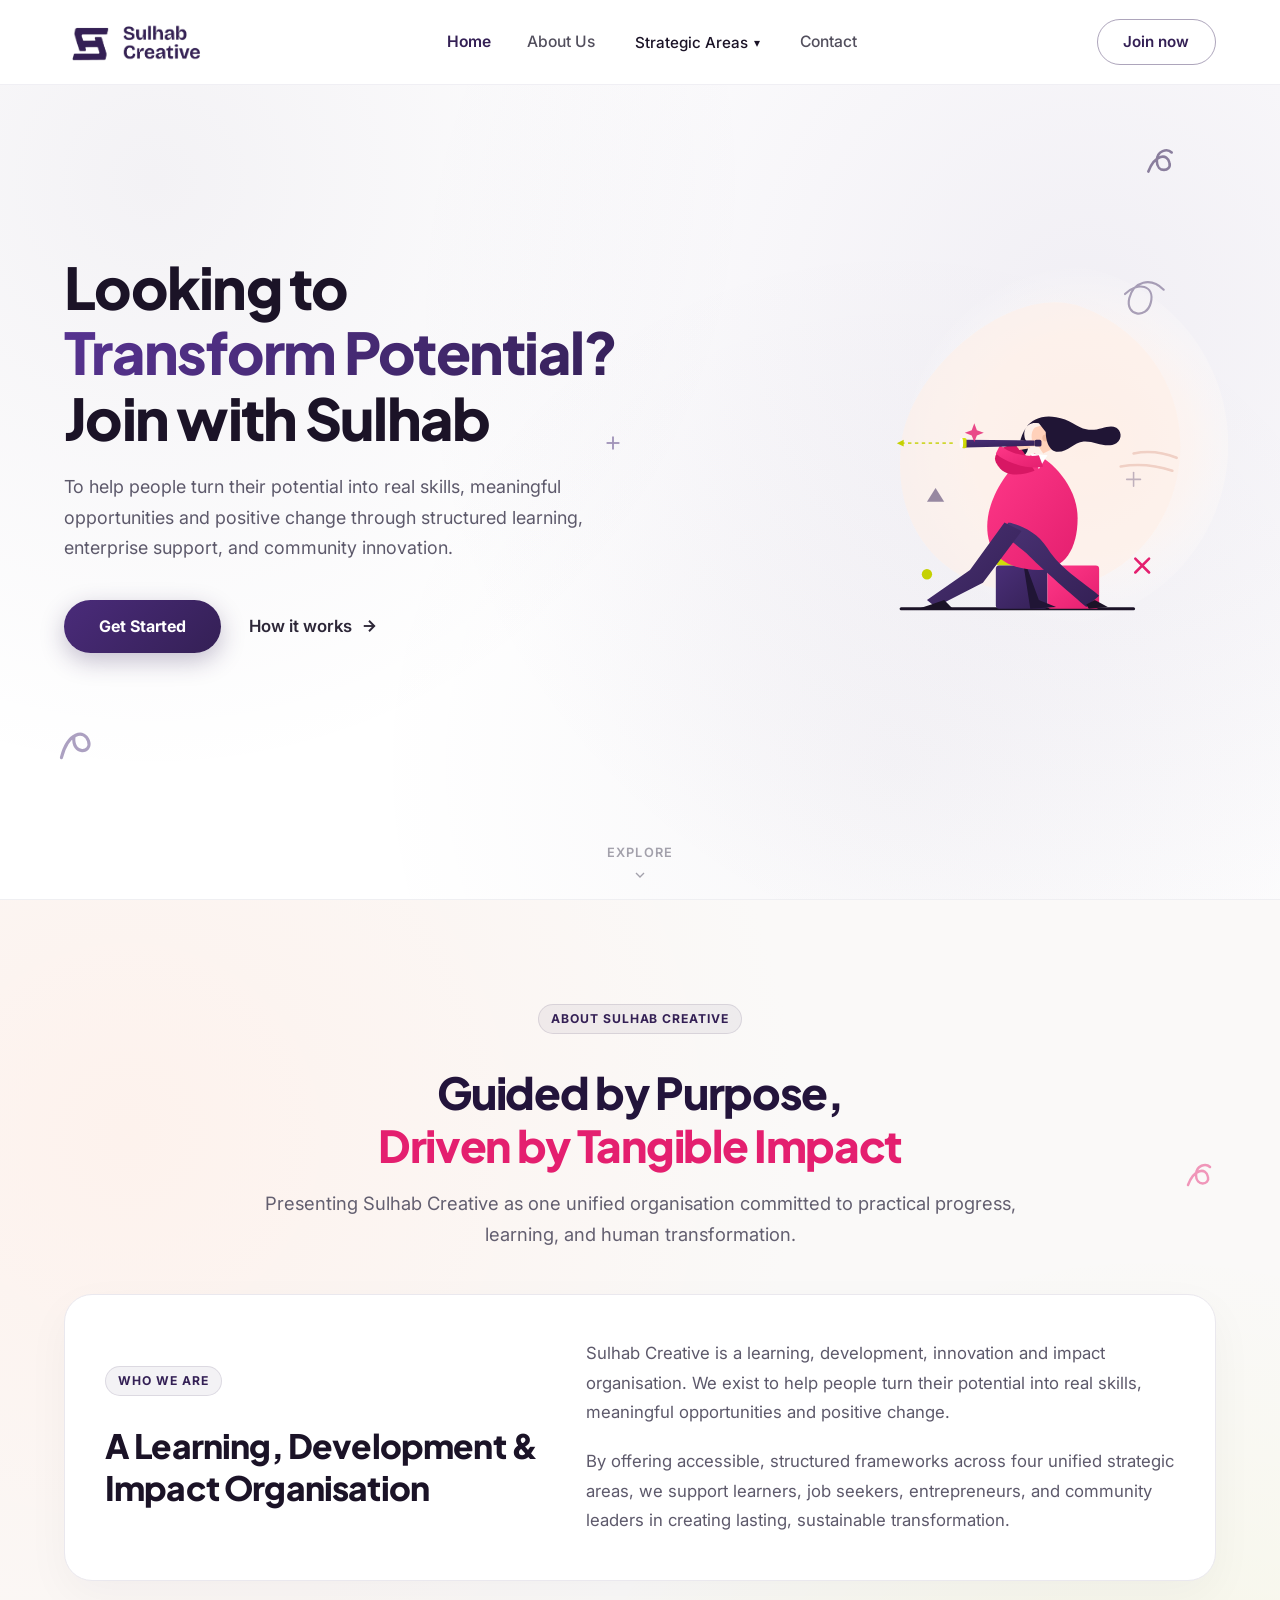
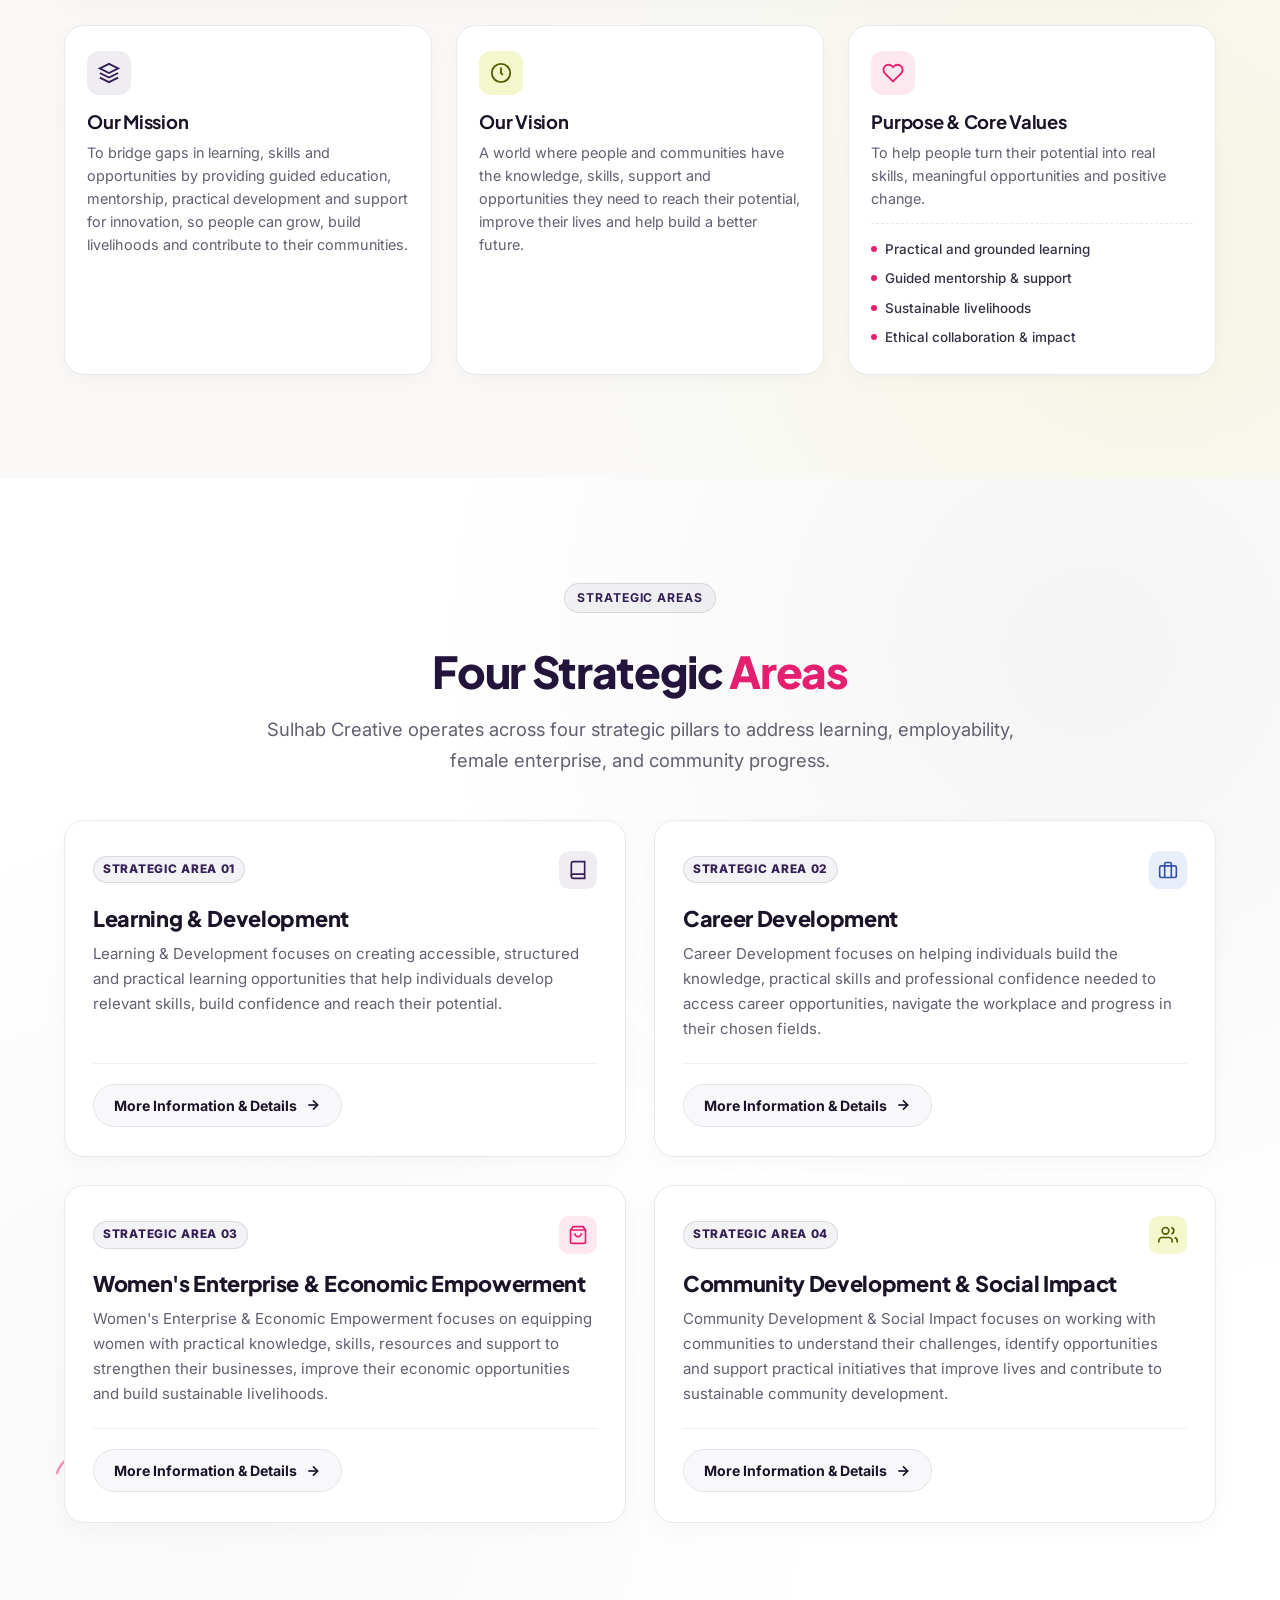
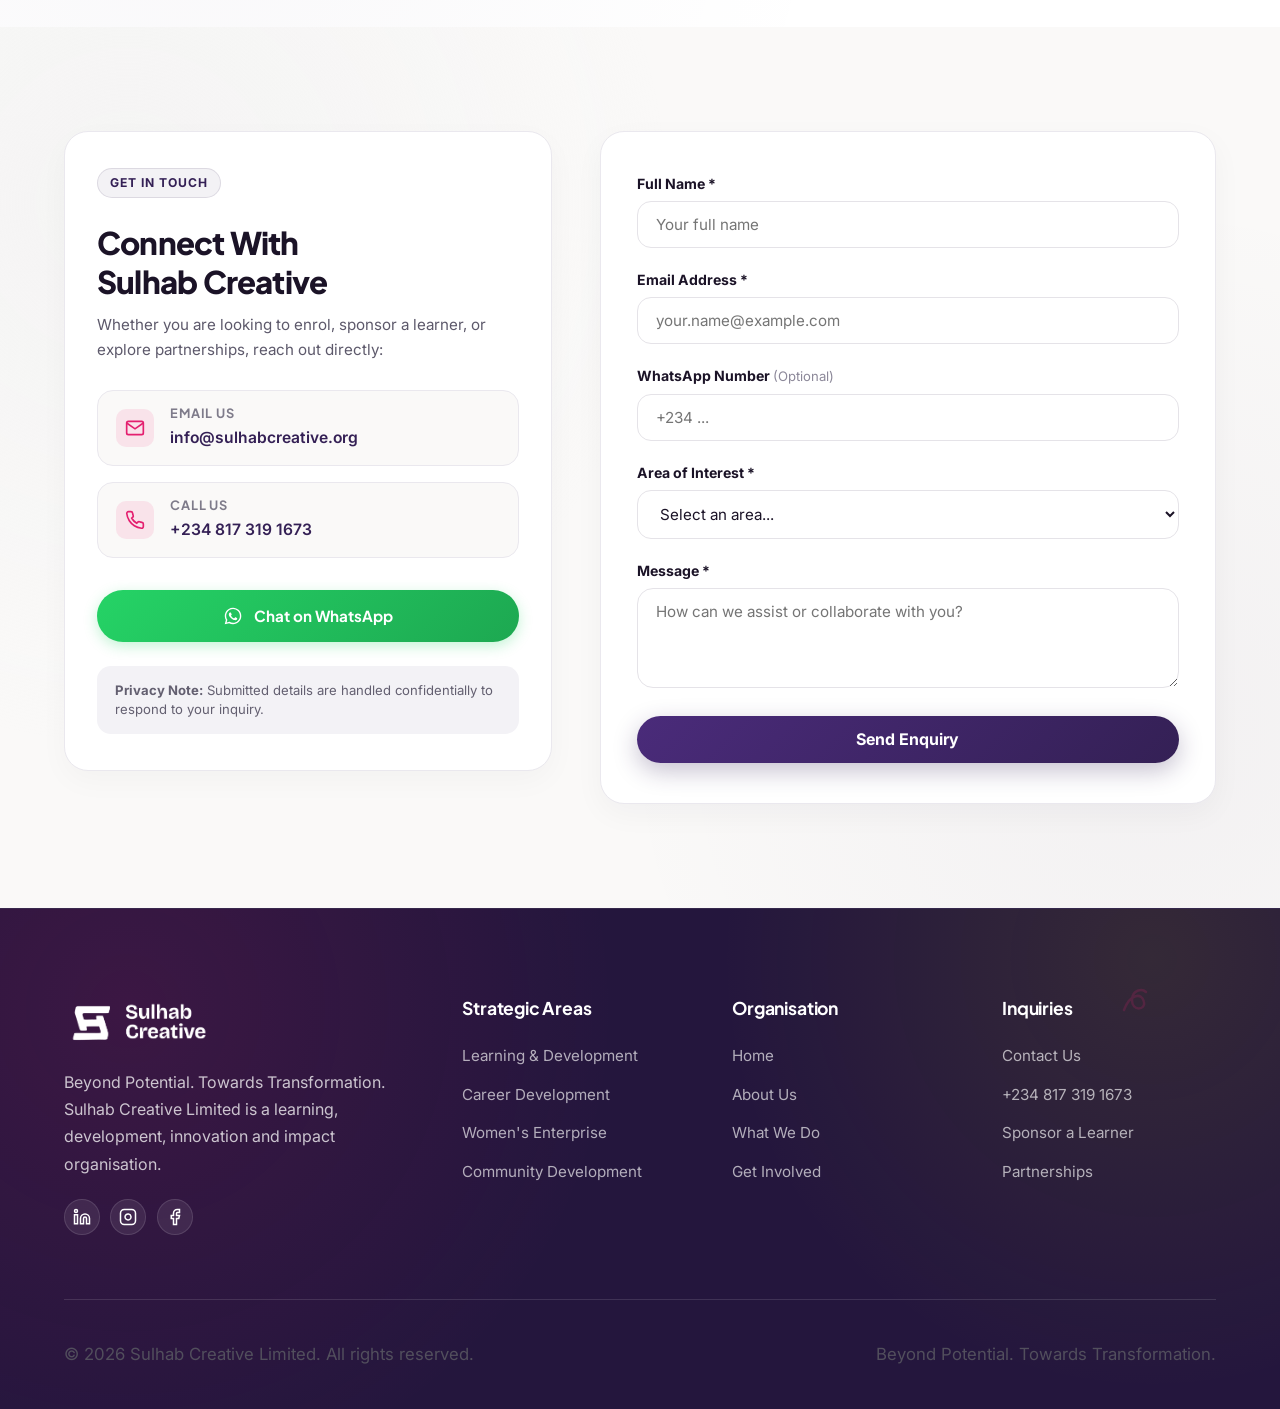
==== commit 68e5c243: "Update footer social links: add Facebook, Instagram, LinkedIn, and remove X" ====
--- a/index.html
+++ b/index.html
@@ -578,26 +578,21 @@
 
           <!-- Social Media Links -->
           <div class="footer-social-links" aria-label="Sulhab Creative Social Media">
-            <a href="https://linkedin.com" class="footer-social-icon" aria-label="LinkedIn" target="_blank" rel="noopener noreferrer">
+            <a href="https://www.linkedin.com/company/sulhab-creative/" class="footer-social-icon" aria-label="LinkedIn" target="_blank" rel="noopener noreferrer">
               <svg width="18" height="18" viewBox="0 0 24 24" fill="none" stroke="currentColor" stroke-width="2">
                 <path d="M16 8a6 6 0 0 1 6 6v7h-4v-7a2 2 0 0 0-2-2 2 2 0 0 0-2 2v7h-4v-7a6 6 0 0 1 6-6z"></path>
                 <rect x="2" y="9" width="4" height="12"></rect>
                 <circle cx="4" cy="4" r="2"></circle>
               </svg>
             </a>
-            <a href="https://x.com" class="footer-social-icon" aria-label="X (Twitter)" target="_blank" rel="noopener noreferrer">
-              <svg width="17" height="17" viewBox="0 0 24 24" fill="currentColor">
-                <path d="M18.244 2.25h3.308l-7.227 8.26 8.502 11.24H16.17l-5.214-6.817L4.99 21.75H1.68l7.73-8.835L1.254 2.25H8.08l4.713 6.231zm-1.161 17.52h1.833L7.084 4.126H5.117z"/>
-              </svg>
-            </a>
-            <a href="https://instagram.com" class="footer-social-icon" aria-label="Instagram" target="_blank" rel="noopener noreferrer">
+            <a href="https://www.instagram.com/sulhab.creative?rpxt=ZmdoMTMxZnFpaTRt" class="footer-social-icon" aria-label="Instagram" target="_blank" rel="noopener noreferrer">
               <svg width="18" height="18" viewBox="0 0 24 24" fill="none" stroke="currentColor" stroke-width="2">
                 <rect x="2" y="2" width="20" height="20" rx="5" ry="5"></rect>
                 <path d="M16 11.37A4 4 0 1 1 12.63 8 4 4 0 0 1 16 11.37z"></path>
                 <line x1="17.5" y1="6.5" x2="17.51" y2="6.5"></line>
               </svg>
             </a>
-            <a href="https://facebook.com" class="footer-social-icon" aria-label="Facebook" target="_blank" rel="noopener noreferrer">
+            <a href="https://www.facebook.com/share/1ckUxHPXCa/" class="footer-social-icon" aria-label="Facebook" target="_blank" rel="noopener noreferrer">
               <svg width="18" height="18" viewBox="0 0 24 24" fill="none" stroke="currentColor" stroke-width="2">
                 <path d="M18 2h-3a5 5 0 0 0-5 5v3H7v4h3v8h4v-8h3l1-4h-4V7a1 1 0 0 1 1-1h3z"></path>
               </svg>
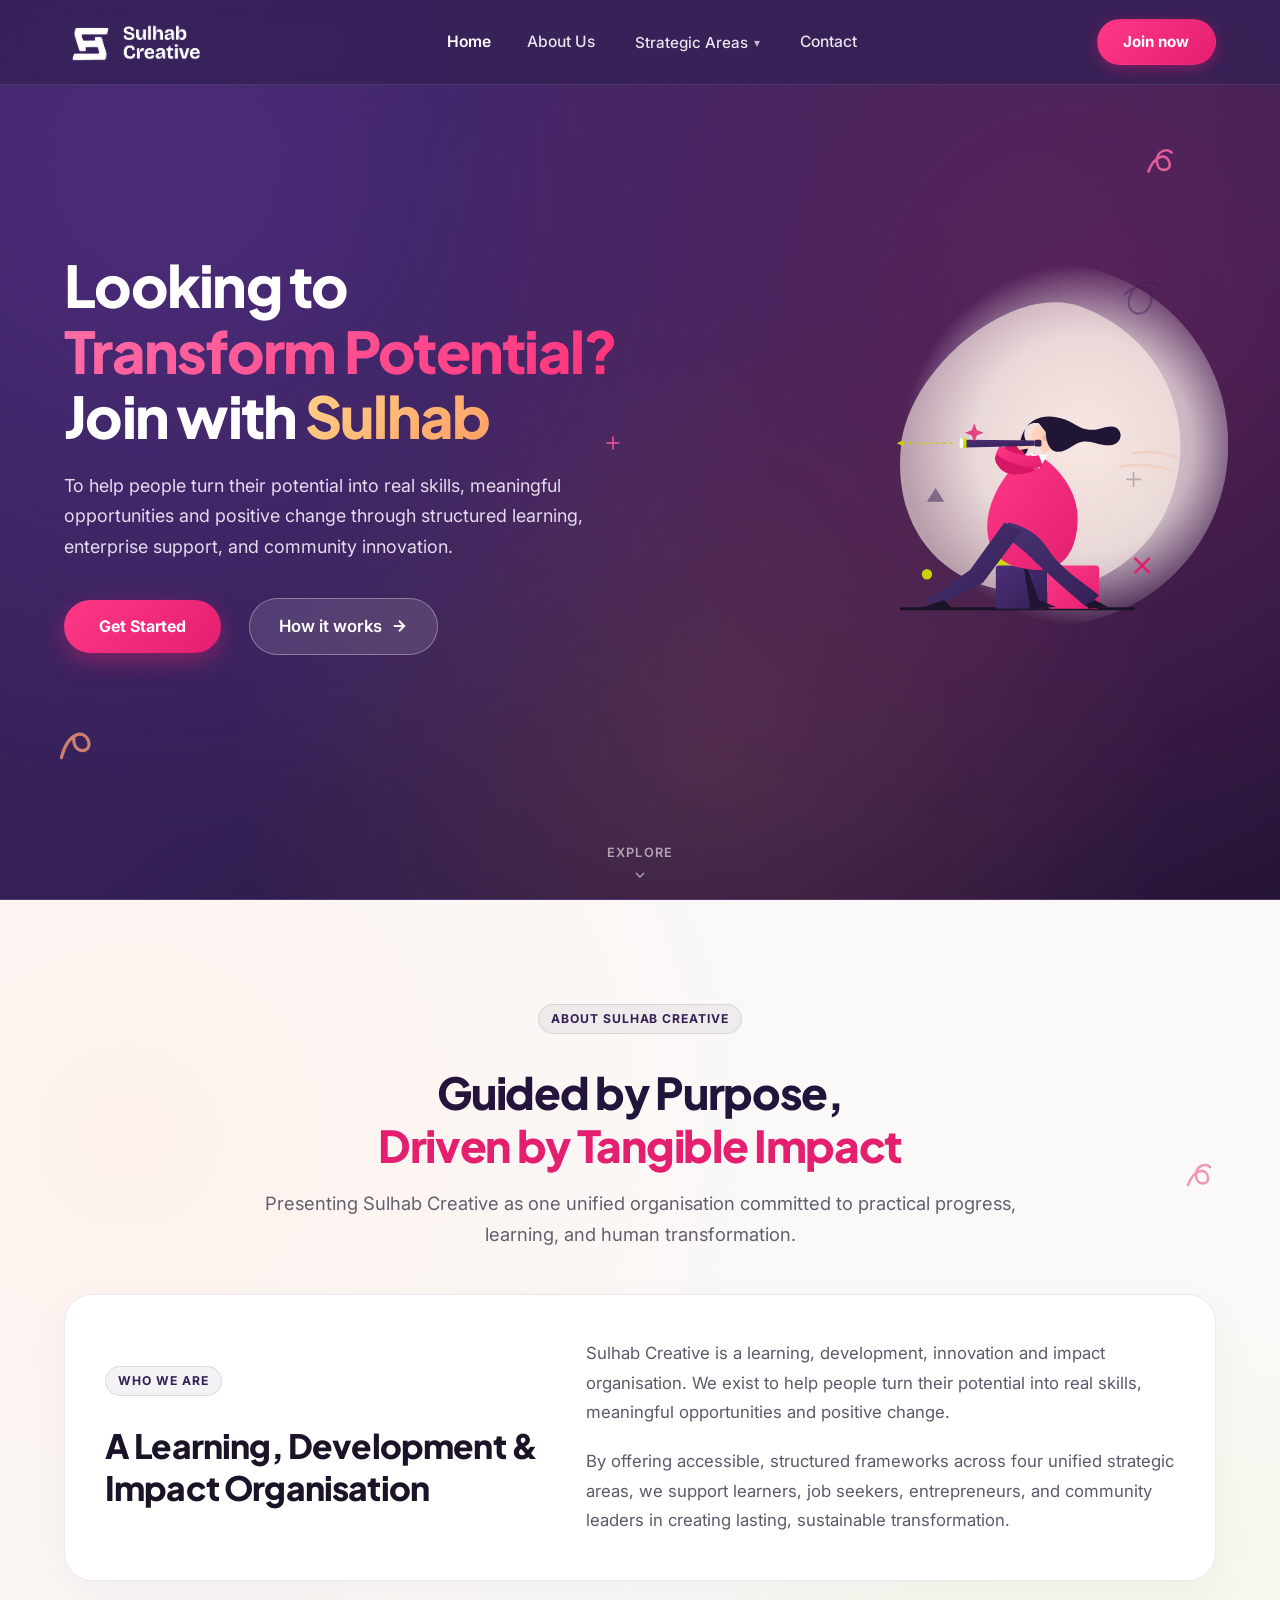
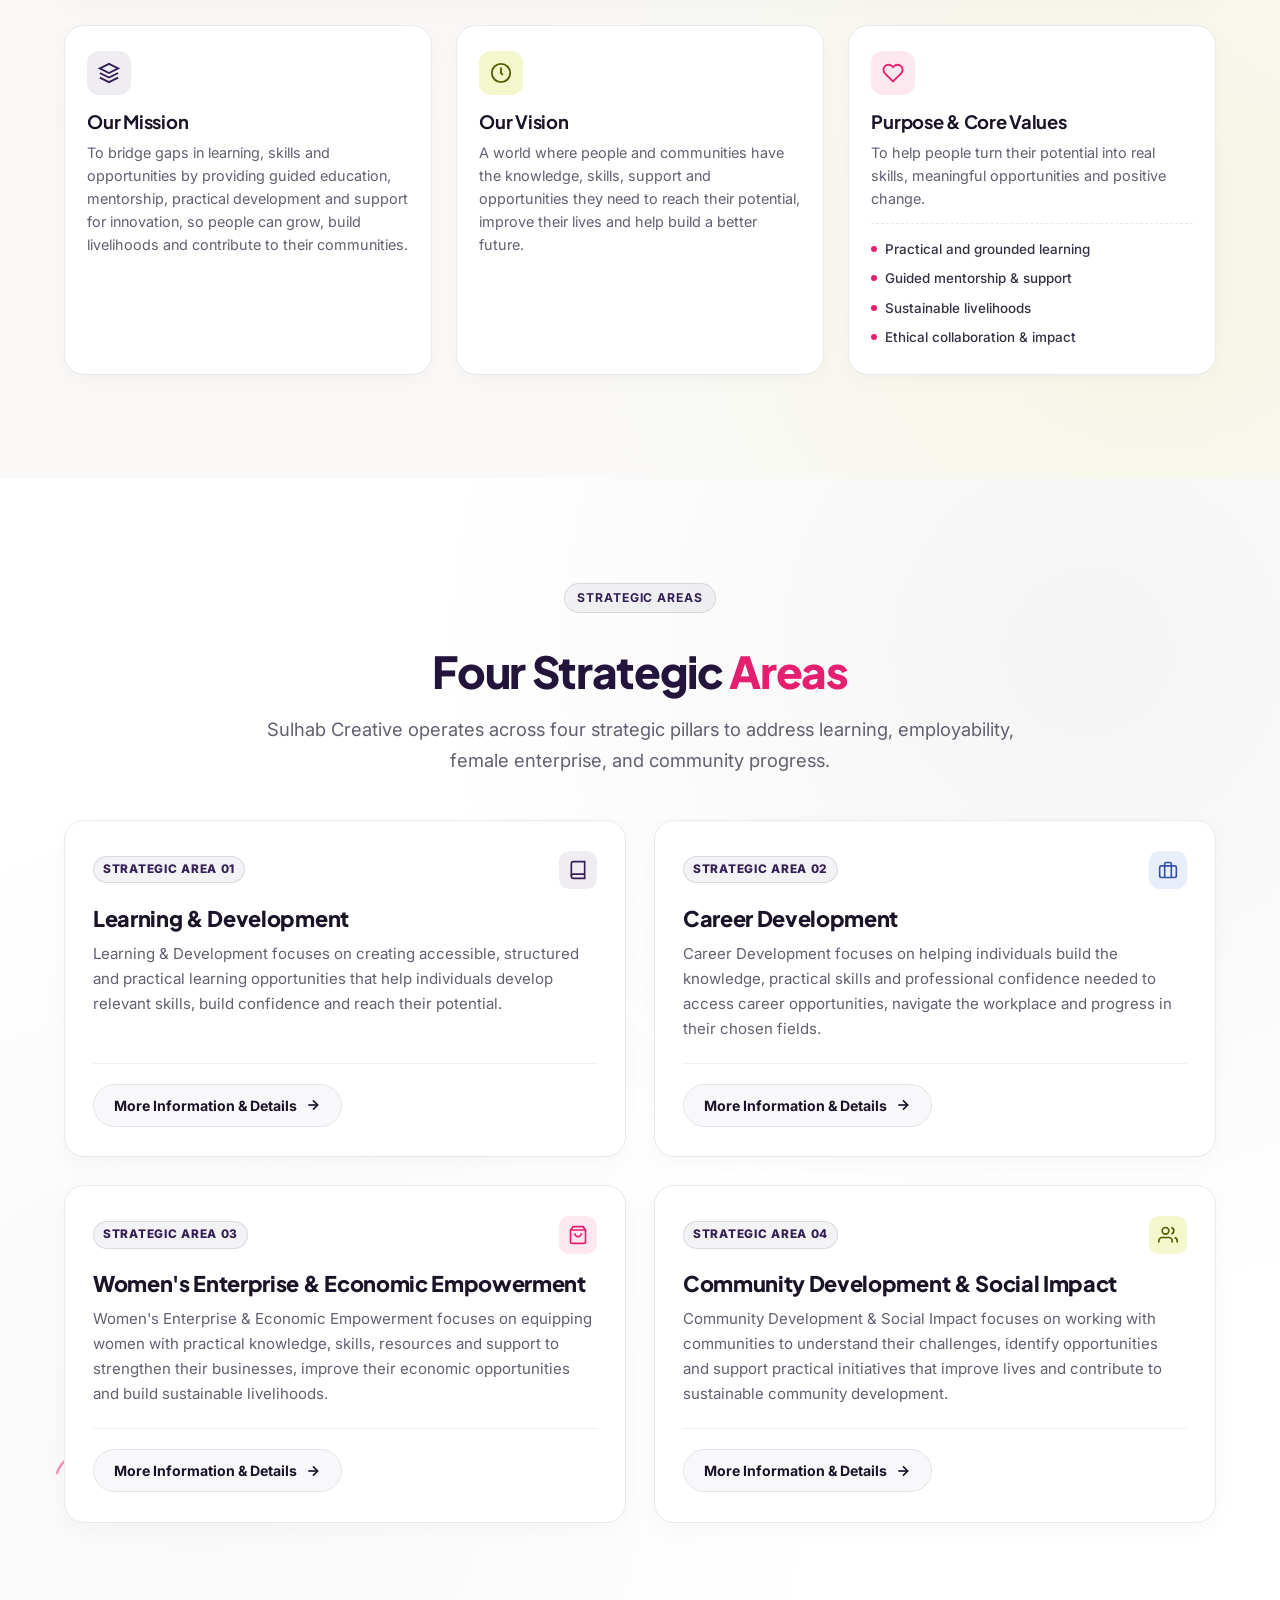
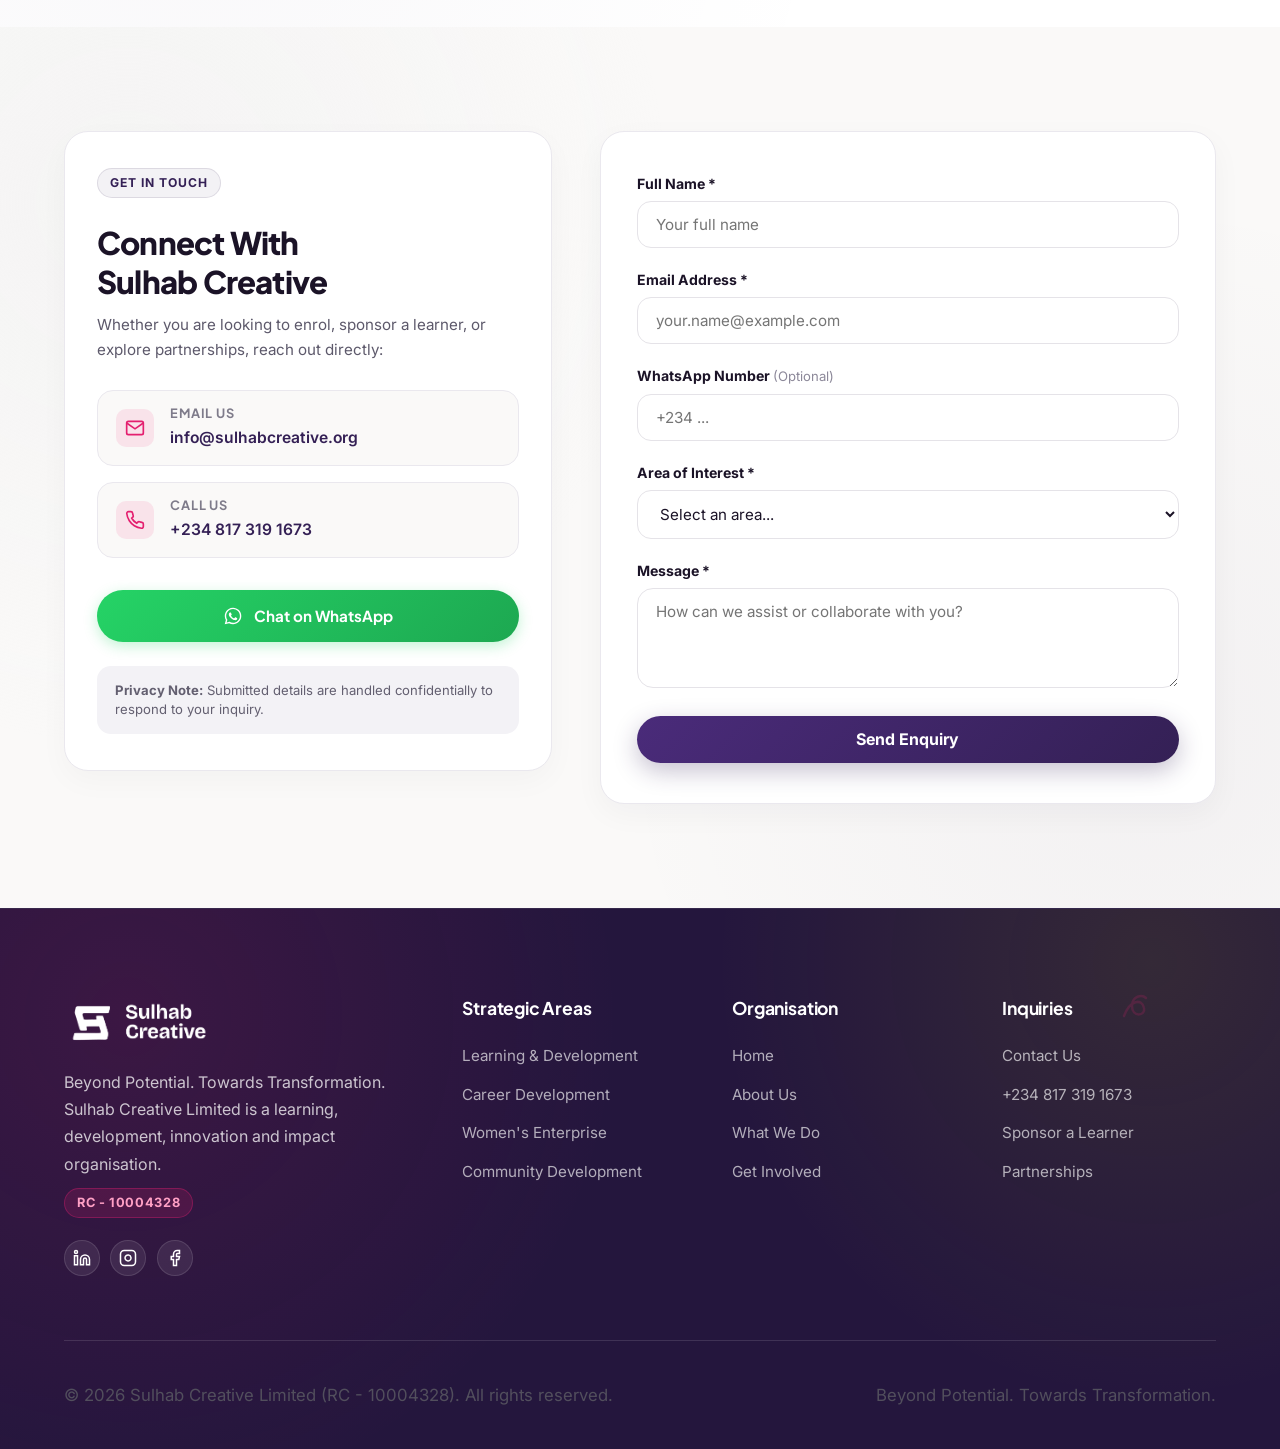
==== commit b02e80e9: "Set hero background to royal purple, style multi-color title with pink and coral, and add RC number " ====
--- a/index.html
+++ b/index.html
@@ -80,7 +80,7 @@
     <header class="hero-navbar-wrap">
       <div class="container hero-navbar-inner">
         <a href="index.html" class="hero-nav-brand" aria-label="Sulhab Creative Home">
-          <img src="assets/images/logo.png" alt="Sulhab Creative">
+          <img src="assets/images/logo-white.png" alt="Sulhab Creative">
         </a>
 
         <nav class="hero-nav-links" id="navMenu">
@@ -126,8 +126,8 @@
           <div class="hero-content-col">
             <h1 class="hero-main-title">
               Looking to <br class="hero-desktop-br">
-              <span class="highlight-magenta">Transform Potential?</span>
-              Join with Sulhab
+              <span class="highlight-pink">Transform Potential?</span>
+              Join with <span class="highlight-coral">Sulhab</span>
             </h1>
 
             <p class="hero-main-desc">
@@ -511,32 +511,38 @@
             Thank you for reaching out. Your enquiry has been recorded. Our team will connect with you shortly.
           </div>
 
-          <form id="enquiryForm" action="#" method="POST">
+          <form id="enquiryForm" action="https://api.web3forms.com/submit" method="POST">
+            <!-- Web3Forms Access Key & Settings -->
+            <input type="hidden" name="access_key" value="03e6ee9a-aee9-48f2-916b-a753da5930ca">
+            <input type="hidden" name="subject" value="New Website Enquiry — Sulhab Creative">
+            <input type="hidden" name="from_name" value="Sulhab Creative Website">
+            <input type="checkbox" name="botcheck" class="hidden" style="display: none;">
+
             <div class="form-group">
               <label for="fullName">Full Name *</label>
-              <input type="text" id="fullName" name="fullName" class="form-control-pill" placeholder="Your full name" required>
+              <input type="text" id="fullName" name="name" class="form-control-pill" placeholder="Your full name" required>
             </div>
 
             <div class="form-group">
               <label for="emailAddress">Email Address *</label>
-              <input type="email" id="emailAddress" name="emailAddress" class="form-control-pill" placeholder="your.name@example.com" required>
+              <input type="email" id="emailAddress" name="email" class="form-control-pill" placeholder="your.name@example.com" required>
             </div>
 
             <div class="form-group">
               <label for="whatsappNumber">WhatsApp Number <span style="font-weight: 400; font-size: 0.82rem; color: #8C8899;">(Optional)</span></label>
-              <input type="tel" id="whatsappNumber" name="whatsappNumber" class="form-control-pill" placeholder="+234 ...">
+              <input type="tel" id="whatsappNumber" name="phone" class="form-control-pill" placeholder="+234 ...">
             </div>
 
             <div class="form-group">
               <label for="inquiryType">Area of Interest *</label>
-              <select id="inquiryType" name="inquiryType" class="form-control-pill" required>
+              <select id="inquiryType" name="area_of_interest" class="form-control-pill" required>
                 <option value="" disabled selected>Select an area...</option>
-                <option value="sponsor">Sponsor a Learner (Academy)</option>
-                <option value="learning">Learning & Development</option>
-                <option value="career">Career Development</option>
-                <option value="womens-enterprise">Women's Enterprise</option>
-                <option value="community">Community Development</option>
-                <option value="general">General Inquiries</option>
+                <option value="Sponsor a Learner (Academy)">Sponsor a Learner (Academy)</option>
+                <option value="Learning & Development">Learning & Development</option>
+                <option value="Career Development">Career Development</option>
+                <option value="Women's Enterprise">Women's Enterprise</option>
+                <option value="Community Development">Community Development</option>
+                <option value="General Inquiries">General Inquiries</option>
               </select>
             </div>
 
@@ -573,7 +579,8 @@
           <img src="assets/images/logo-white.png" alt="Sulhab Creative" class="footer-brand-logo">
           <p>
             Beyond Potential. Towards Transformation.<br>
-            Sulhab Creative Limited is a learning, development, innovation and impact organisation.
+            Sulhab Creative Limited is a learning, development, innovation and impact organisation.<br>
+            <span class="footer-rc">RC - 10004328</span>
           </p>
 
           <!-- Social Media Links -->
@@ -632,7 +639,7 @@
       </div>
 
       <div class="footer-bottom">
-        <p>&copy; 2026 Sulhab Creative Limited. All rights reserved.</p>
+        <p>&copy; 2026 Sulhab Creative Limited (RC - 10004328). All rights reserved.</p>
         <p>Beyond Potential. Towards Transformation.</p>
       </div>
     </div>
--- a/assets/css/styles.css
+++ b/assets/css/styles.css
@@ -424,14 +424,15 @@
   display: flex;
   flex-direction: column;
   justify-content: space-between;
-  background-color: #FFFFFF;
+  background-color: #342055;
   background-image: 
-    radial-gradient(circle at 85% 35%, rgba(74, 48, 120, 0.08) 0%, transparent 55%),
-    radial-gradient(circle at 12% 20%, rgba(52, 32, 85, 0.06) 0%, transparent 45%),
-    radial-gradient(circle at 70% 85%, rgba(52, 32, 85, 0.04) 0%, transparent 45%);
+    radial-gradient(circle at 85% 35%, rgba(255, 56, 136, 0.2) 0%, transparent 55%),
+    radial-gradient(circle at 14% 20%, rgba(94, 53, 150, 0.5) 0%, transparent 50%),
+    radial-gradient(circle at 55% 85%, rgba(255, 143, 80, 0.15) 0%, transparent 45%),
+    linear-gradient(142deg, #3B2360 0%, #342055 50%, #201335 100%);
   position: relative;
   overflow: hidden;
-  border-bottom: 1px solid var(--color-border-light);
+  border-bottom: 1px solid rgba(255, 255, 255, 0.08);
 }
 
 /* Ambient Doodles floating in the full-screen hero (Aligned & Fit) */
@@ -450,30 +451,31 @@
 .hero-doodle-loop-coral {
   top: 16%;
   right: 8%;
-  color: var(--color-primary);
-  opacity: 0.55;
+  color: #FF6EA7;
+  opacity: 0.8;
 }
 
 .hero-doodle-ribbon-left {
   bottom: 14%;
   left: 4%;
-  color: var(--color-primary-light);
-  opacity: 0.45;
+  color: #FFA07A;
+  opacity: 0.75;
 }
 
 .hero-doodle-plus {
   top: 48%;
   left: 47%;
-  color: var(--color-primary-light);
-  opacity: 0.5;
+  color: #FF559D;
+  opacity: 0.8;
 }
 
 /* Hero Top Navigation Bar (Full Width) */
 .hero-navbar-wrap {
   width: 100%;
-  background-color: rgba(255, 255, 255, 0.95);
-  backdrop-filter: blur(10px);
-  border-bottom: 1px solid #F0EFF4;
+  background-color: rgba(52, 32, 85, 0.78);
+  backdrop-filter: blur(12px);
+  -webkit-backdrop-filter: blur(12px);
+  border-bottom: 1px solid rgba(255, 255, 255, 0.1);
   position: relative;
   z-index: 10;
 }
@@ -505,15 +507,27 @@
 .hero-nav-link {
   font-size: 0.98rem;
   font-weight: 500;
-  color: #524F5D;
+  color: rgba(255, 255, 255, 0.88);
   transition: var(--transition);
   position: relative;
 }
 
 .hero-nav-link:hover,
 .hero-nav-link.active {
-  color: var(--color-primary);
+  color: #FFFFFF;
   font-weight: 600;
+}
+
+.hero-navbar-wrap .dropdown-trigger {
+  color: rgba(255, 255, 255, 0.88);
+}
+
+.hero-navbar-wrap .dropdown-trigger:hover {
+  color: #FFFFFF;
+}
+
+.hero-navbar-wrap .dropdown-icon {
+  color: rgba(255, 255, 255, 0.7);
 }
 
 .hero-nav-cta {
@@ -522,19 +536,32 @@
   justify-content: center;
   padding: 0.6rem 1.6rem;
   border-radius: var(--radius-full);
-  border: 1.5px solid rgba(52, 32, 85, 0.4);
-  color: var(--color-primary);
+  border: 1.5px solid transparent;
+  color: #FFFFFF;
   font-size: 0.95rem;
-  font-weight: 600;
-  background-color: transparent;
+  font-weight: 700;
+  background: linear-gradient(135deg, #FF3888 0%, #E41F6F 100%);
+  box-shadow: 0 4px 14px rgba(228, 31, 111, 0.4);
   transition: var(--transition);
 }
 
 .hero-nav-cta:hover {
-  background-color: var(--color-primary);
+  background: linear-gradient(135deg, #FF559D 0%, #F5186E 100%);
   color: #FFFFFF;
-  border-color: var(--color-primary);
-  box-shadow: 0 6px 18px rgba(52, 32, 85, 0.25);
+  border-color: transparent;
+  transform: translateY(-1px);
+  box-shadow: 0 6px 18px rgba(228, 31, 111, 0.55);
+}
+
+.hero-navbar-wrap .menu-toggle {
+  background-color: rgba(255, 255, 255, 0.12);
+  border-color: rgba(255, 255, 255, 0.25);
+  color: #FFFFFF;
+}
+
+.hero-navbar-wrap .menu-toggle:hover {
+  background-color: rgba(255, 255, 255, 0.22);
+  border-color: rgba(255, 255, 255, 0.45);
 }
 
 .hero-navbar-actions {
@@ -596,25 +623,33 @@
 .hero-main-title {
   font-size: 3.6rem;
   line-height: 1.14;
-  color: #1B1327;
+  color: #FFFFFF;
   font-weight: 800;
   letter-spacing: -0.03em;
   margin-bottom: 1.35rem;
 }
 
+.hero-main-title .highlight-pink,
 .hero-main-title .highlight-magenta,
 .hero-main-title .highlight-purple {
-  color: var(--color-primary);
-  background: linear-gradient(135deg, #573391 0%, #342055 100%);
+  color: #FF3888;
+  background: linear-gradient(135deg, #FF6EA7 0%, #FF2E79 100%);
   -webkit-background-clip: text;
   -webkit-text-fill-color: transparent;
   display: block;
 }
 
+.hero-main-title .highlight-coral {
+  color: #FFB074;
+  background: linear-gradient(135deg, #FFD188 0%, #FF9E64 100%);
+  -webkit-background-clip: text;
+  -webkit-text-fill-color: transparent;
+}
+
 .hero-main-desc {
   font-size: 1.12rem;
   line-height: 1.7;
-  color: #5D596B;
+  color: #E2DCED;
   margin-bottom: 2.25rem;
 }
 
@@ -647,6 +682,38 @@
   color: #FFFFFF;
 }
 
+/* Hero Specific Pill Buttons on Purple Canvas */
+.hero-fullscreen .btn-pill-primary {
+  background: linear-gradient(135deg, #FF3888 0%, #E41F6F 100%);
+  box-shadow: 0 8px 24px rgba(228, 31, 111, 0.42);
+  color: #FFFFFF;
+}
+
+.hero-fullscreen .btn-pill-primary:hover {
+  background: linear-gradient(135deg, #FF559D 0%, #F5186E 100%);
+  box-shadow: 0 12px 28px rgba(228, 31, 111, 0.58);
+  transform: translateY(-2px);
+  color: #FFFFFF;
+}
+
+.hero-fullscreen .btn-pill-secondary {
+  color: #FFFFFF;
+  background-color: rgba(255, 255, 255, 0.12);
+  border: 1.5px solid rgba(255, 255, 255, 0.32);
+  border-radius: var(--radius-full);
+  padding: 0.85rem 1.8rem;
+  backdrop-filter: blur(8px);
+  -webkit-backdrop-filter: blur(8px);
+}
+
+.hero-fullscreen .btn-pill-secondary:hover {
+  background-color: rgba(255, 255, 255, 0.22);
+  border-color: rgba(255, 255, 255, 0.6);
+  color: #FFFFFF;
+  gap: 12px;
+  transform: translateY(-2px);
+}
+
 .btn-pill-secondary {
   color: #2D2738;
   font-weight: 600;
@@ -695,14 +762,14 @@
   font-weight: 600;
   text-transform: uppercase;
   letter-spacing: 0.08em;
-  color: var(--color-text-light);
-  opacity: 0.7;
+  color: rgba(255, 255, 255, 0.72);
+  opacity: 0.8;
   transition: var(--transition);
 }
 
 .hero-scroll-link:hover {
   opacity: 1;
-  color: var(--color-primary);
+  color: #FF6EA7;
   transform: translateY(2px);
 }
 
@@ -1356,6 +1423,19 @@
   padding-top: 2.5rem;
   font-size: 0.9rem;
   color: rgba(255, 255, 255, 0.5);
+}
+
+.footer-rc {
+  display: inline-block;
+  margin-top: 0.65rem;
+  font-size: 0.8rem;
+  font-weight: 700;
+  letter-spacing: 0.05em;
+  color: #FFA0C5;
+  background: rgba(228, 31, 111, 0.16);
+  border: 1px solid rgba(228, 31, 111, 0.35);
+  padding: 0.2rem 0.75rem;
+  border-radius: 999px;
 }
 
 /* ==========================================================================
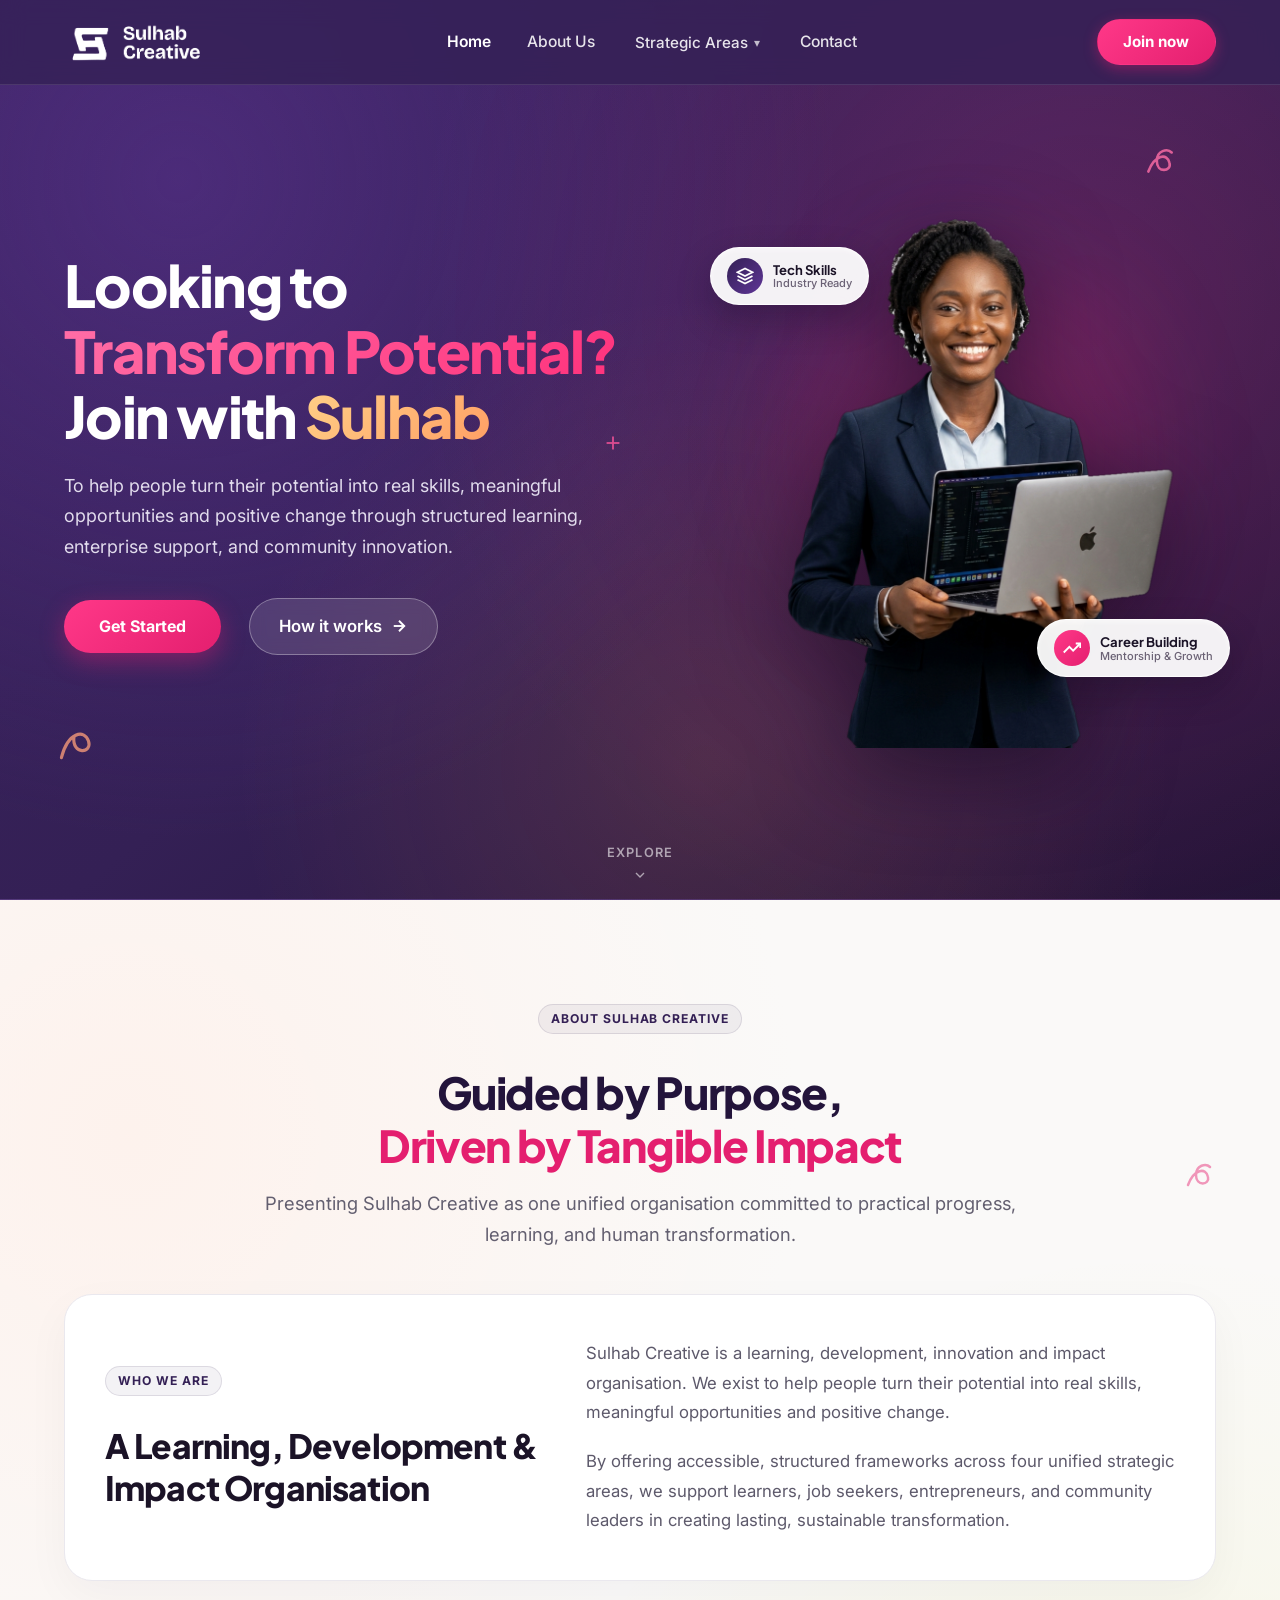
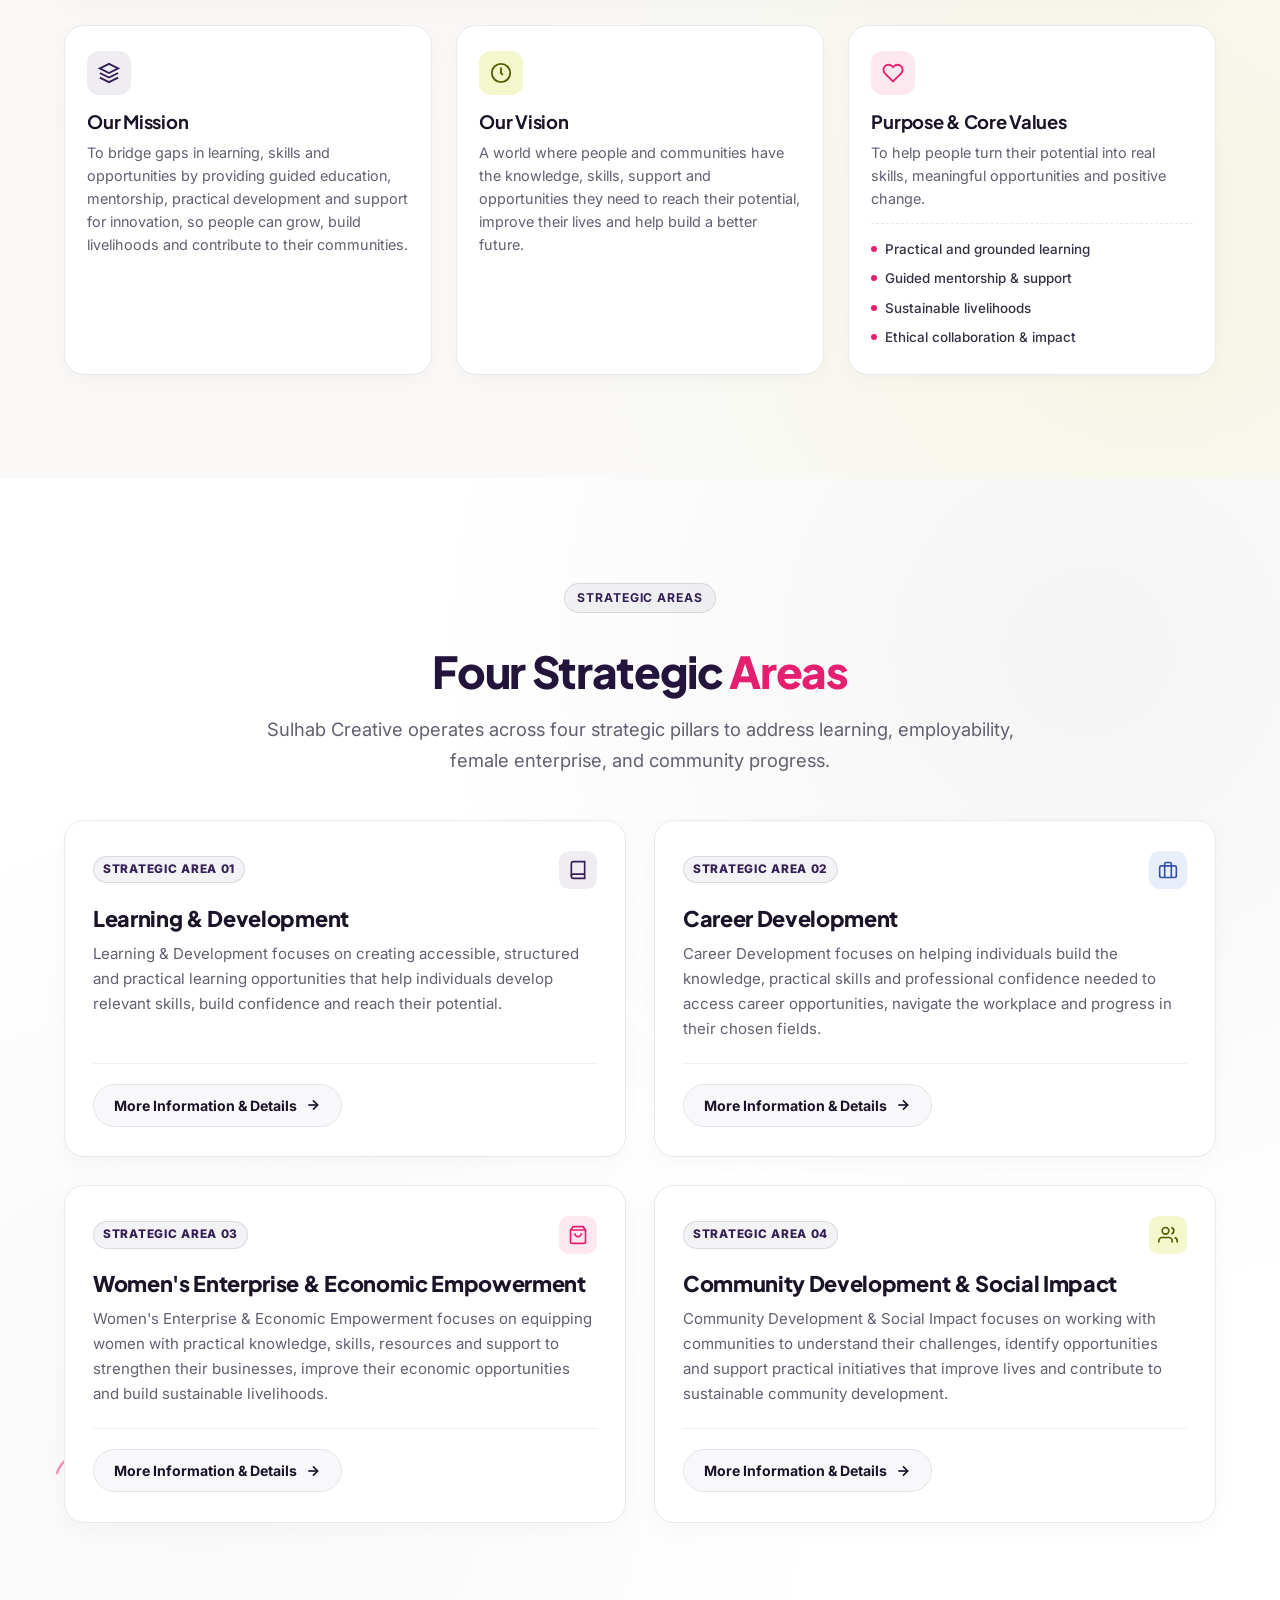
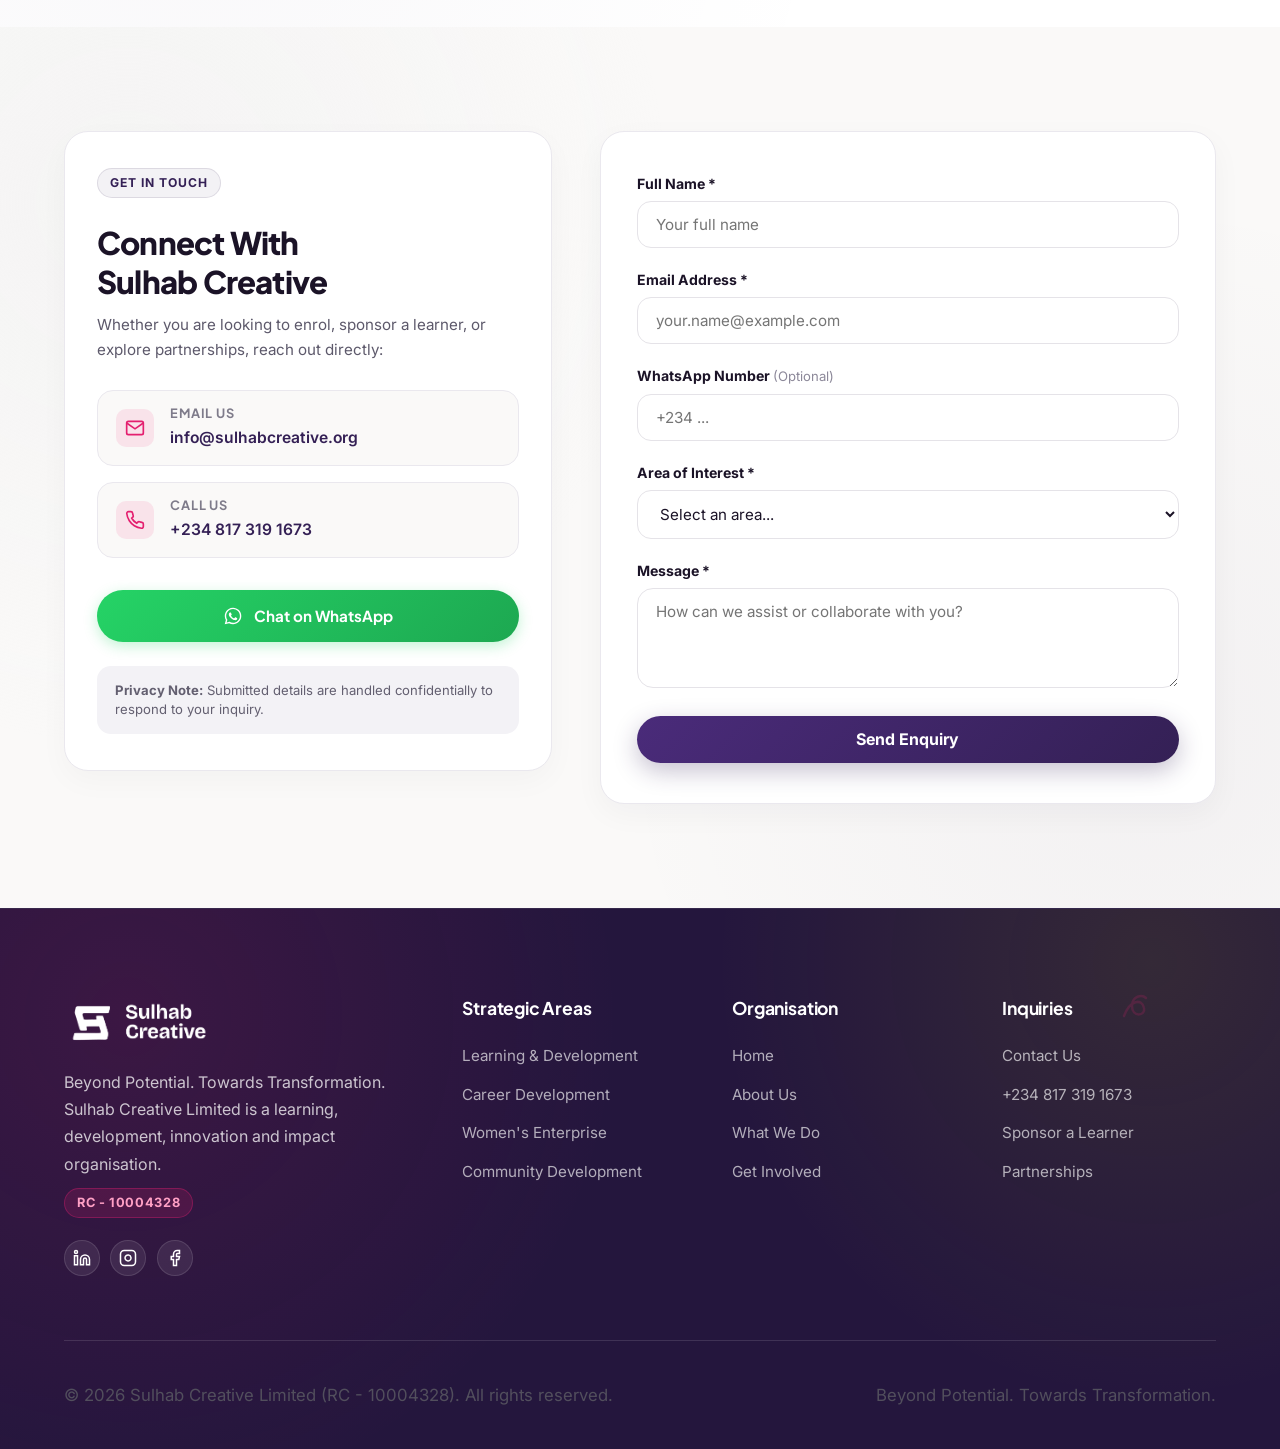
==== commit 19c2d6d8: "Add realistic student to hero section and update career development page with CTAs" ====
--- a/index.html
+++ b/index.html
@@ -148,9 +148,47 @@
             </div>
           </div>
 
-          <!-- Right Column: Vector Illustration matching hero.jpeg composition -->
+          <!-- Right Column: Realistic Tech Student Building a Career -->
           <div class="hero-visual-col">
-            <img src="assets/images/hero-illustration.svg" alt="Sulhab Creative - Transformation and Future Vision" class="hero-illustration-svg">
+            <div class="hero-student-wrapper">
+              <!-- Soft ambient backdrop glow behind student -->
+              <div class="hero-student-glow" aria-hidden="true"></div>
+
+              <!-- Floating Glassmorphic Badges -->
+              <div class="hero-float-badge hero-float-badge-top" aria-hidden="true">
+                <div class="badge-icon-wrap">
+                  <svg width="18" height="18" viewBox="0 0 24 24" fill="none" stroke="currentColor" stroke-width="2.5">
+                    <path d="M12 2L2 7l10 5 10-5-10-5zM2 17l10 5 10-5M2 12l10 5 10-5"/>
+                  </svg>
+                </div>
+                <div class="badge-content">
+                  <span class="badge-title">Tech Skills</span>
+                  <span class="badge-sub">Industry Ready</span>
+                </div>
+              </div>
+
+              <div class="hero-float-badge hero-float-badge-bottom" aria-hidden="true">
+                <div class="badge-icon-wrap badge-icon-coral">
+                  <svg width="18" height="18" viewBox="0 0 24 24" fill="none" stroke="currentColor" stroke-width="2.5">
+                    <polyline points="23 6 13.5 15.5 8.5 10.5 1 18"/>
+                    <polyline points="17 6 23 6 23 12"/>
+                  </svg>
+                </div>
+                <div class="badge-content">
+                  <span class="badge-title">Career Building</span>
+                  <span class="badge-sub">Mentorship & Growth</span>
+                </div>
+              </div>
+
+              <!-- Transparent Realistic Student Image -->
+              <img src="assets/images/hero-student.png" 
+                   alt="Ambitious tech student coding on a laptop and building a career with Sulhab Creative" 
+                   class="hero-student-img" 
+                   width="896" 
+                   height="1200"
+                   loading="eager"
+                   fetchpriority="high">
+            </div>
           </div>
 
         </div>
--- a/assets/css/styles.css
+++ b/assets/css/styles.css
@@ -729,7 +729,7 @@
   gap: 12px;
 }
 
-/* Illustration Column */
+/* Visual Column: Realistic Tech Student with Transparent Background */
 .hero-visual-col {
   position: relative;
   display: flex;
@@ -737,12 +737,112 @@
   justify-content: center;
 }
 
-.hero-illustration-svg {
+.hero-student-wrapper {
+  position: relative;
+  display: flex;
+  align-items: center;
+  justify-content: center;
   width: 100%;
-  max-width: 580px;
+  max-width: 480px;
+}
+
+.hero-student-glow {
+  position: absolute;
+  top: 50%;
+  left: 50%;
+  transform: translate(-50%, -50%);
+  width: 90%;
+  height: 90%;
+  background: radial-gradient(circle, rgba(255, 56, 136, 0.3) 0%, rgba(228, 31, 111, 0.16) 40%, rgba(52, 32, 85, 0) 70%);
+  border-radius: 50%;
+  filter: blur(40px);
+  z-index: 1;
+  pointer-events: none;
+}
+
+.hero-student-img {
+  position: relative;
+  z-index: 2;
+  width: 100%;
+  max-width: 440px;
   height: auto;
   display: block;
-  transform: scale(1.05);
+  filter: drop-shadow(0 20px 45px rgba(15, 8, 28, 0.6));
+  object-fit: contain;
+  transition: transform 0.4s ease;
+}
+
+.hero-student-wrapper:hover .hero-student-img {
+  transform: translateY(-4px) scale(1.015);
+}
+
+/* Floating Glassmorphic Badges */
+.hero-float-badge {
+  position: absolute;
+  z-index: 3;
+  display: flex;
+  align-items: center;
+  gap: 10px;
+  padding: 10px 16px;
+  background: rgba(255, 255, 255, 0.94);
+  backdrop-filter: blur(12px);
+  -webkit-backdrop-filter: blur(12px);
+  border-radius: 50px;
+  box-shadow: 0 14px 34px rgba(18, 9, 32, 0.28), 0 2px 4px rgba(255, 255, 255, 0.5) inset;
+  border: 1px solid rgba(255, 255, 255, 0.85);
+  animation: floatSlow 4s ease-in-out infinite alternate;
+}
+
+.hero-float-badge-top {
+  top: 15%;
+  left: -20px;
+  animation-delay: 0s;
+}
+
+.hero-float-badge-bottom {
+  bottom: 12%;
+  right: -20px;
+  animation-delay: 2s;
+}
+
+@keyframes floatSlow {
+  0% { transform: translateY(0); }
+  100% { transform: translateY(-8px); }
+}
+
+.badge-icon-wrap {
+  width: 36px;
+  height: 36px;
+  border-radius: 50%;
+  background: linear-gradient(135deg, #342055 0%, #5E3596 100%);
+  color: #FFFFFF;
+  display: flex;
+  align-items: center;
+  justify-content: center;
+  flex-shrink: 0;
+}
+
+.badge-icon-wrap.badge-icon-coral {
+  background: linear-gradient(135deg, #FF3888 0%, #E41F6F 100%);
+}
+
+.badge-content {
+  display: flex;
+  flex-direction: column;
+  line-height: 1.2;
+}
+
+.badge-title {
+  font-size: 0.82rem;
+  font-weight: 700;
+  color: #1B1327;
+  font-family: var(--font-heading);
+}
+
+.badge-sub {
+  font-size: 0.69rem;
+  font-weight: 500;
+  color: #6B6275;
 }
 
 /* Bottom subtle indicator */
@@ -1452,6 +1552,35 @@
   overflow: hidden;
 }
 
+.breadcrumb {
+  display: flex;
+  align-items: center;
+  flex-wrap: wrap;
+  gap: 0.5rem;
+  font-size: 0.9rem;
+  font-weight: 500;
+  color: #7A7587;
+  margin-bottom: 1.5rem;
+}
+
+.breadcrumb a {
+  color: #7A7587;
+  transition: var(--transition);
+}
+
+.breadcrumb a:hover {
+  color: var(--color-primary);
+}
+
+.breadcrumb-separator {
+  color: #C0BDC7;
+}
+
+.breadcrumb-current {
+  color: var(--color-primary);
+  font-weight: 600;
+}
+
 .page-header-title {
   font-size: 3.25rem;
   font-weight: 800;
@@ -1477,6 +1606,7 @@
   grid-template-columns: 1fr 360px;
   gap: 3.5rem;
   margin-top: 4rem;
+  align-items: start;
 }
 
 .detail-main {
@@ -1539,6 +1669,15 @@
   line-height: 1.65;
   color: #635F70;
   margin: 0;
+}
+
+/* Sidebar & CTA Card */
+.detail-sidebar {
+  position: sticky;
+  top: 96px;
+  display: flex;
+  flex-direction: column;
+  gap: 2rem;
 }
 
 .sidebar-card {
@@ -1572,6 +1711,192 @@
   color: var(--color-primary);
 }
 
+.sidebar-cta-card {
+  background-color: #FFFFFF;
+  border: 1.5px solid rgba(228, 31, 111, 0.22);
+  border-radius: 28px;
+  padding: 2.25rem 2rem;
+  box-shadow: 0 16px 40px rgba(27, 19, 39, 0.05);
+  position: relative;
+  overflow: hidden;
+}
+
+.sidebar-cta-card::before {
+  content: "";
+  position: absolute;
+  top: 0;
+  left: 0;
+  right: 0;
+  height: 4px;
+  background: linear-gradient(90deg, #E41F6F, #FF3888);
+}
+
+.sidebar-badge {
+  display: inline-block;
+  padding: 0.28rem 0.85rem;
+  font-size: 0.72rem;
+  font-weight: 700;
+  text-transform: uppercase;
+  letter-spacing: 0.06em;
+  color: var(--color-secondary);
+  background-color: rgba(228, 31, 111, 0.09);
+  border-radius: var(--radius-full);
+  margin-bottom: 1rem;
+}
+
+.sidebar-cta-desc {
+  font-size: 0.95rem;
+  line-height: 1.6;
+  color: #635F70;
+  margin-bottom: 1.35rem;
+}
+
+.sidebar-feature-list {
+  list-style: none;
+  padding: 0;
+  margin: 0 0 1.65rem 0;
+  display: flex;
+  flex-direction: column;
+  gap: 0.75rem;
+}
+
+.sidebar-feature-list li {
+  display: flex;
+  align-items: center;
+  gap: 0.65rem;
+  font-size: 0.92rem;
+  font-weight: 600;
+  color: #2D2738;
+}
+
+.sidebar-feature-list li svg {
+  color: var(--color-secondary);
+  flex-shrink: 0;
+}
+
+.sidebar-cta-btn-wrap {
+  margin-bottom: 1.5rem;
+}
+
+.sidebar-contact-direct {
+  border-top: 1px solid #EAE8EE;
+  padding-top: 1.25rem;
+  display: flex;
+  flex-direction: column;
+  gap: 0.5rem;
+}
+
+.direct-label {
+  font-size: 0.76rem;
+  font-weight: 700;
+  text-transform: uppercase;
+  letter-spacing: 0.05em;
+  color: #8C8899;
+}
+
+.direct-link {
+  display: inline-flex;
+  align-items: center;
+  gap: 0.5rem;
+  font-size: 0.9rem;
+  font-weight: 600;
+  color: var(--color-primary);
+  transition: var(--transition);
+}
+
+.direct-link:hover {
+  color: var(--color-secondary);
+}
+
+/* Dedicated Full-Width Call to Action Section */
+.career-cta-section {
+  padding: 0 0 5.5rem 0;
+  position: relative;
+}
+
+.career-cta-banner {
+  background: linear-gradient(142deg, #3B2360 0%, #342055 50%, #201335 100%);
+  border-radius: 32px;
+  padding: 4.5rem 3.5rem;
+  position: relative;
+  overflow: hidden;
+  box-shadow: 0 20px 50px rgba(52, 32, 85, 0.22);
+}
+
+.career-cta-banner::before {
+  content: "";
+  position: absolute;
+  top: -50%;
+  right: -20%;
+  width: 500px;
+  height: 500px;
+  border-radius: 50%;
+  background: radial-gradient(circle, rgba(255, 56, 136, 0.25) 0%, transparent 65%);
+  pointer-events: none;
+}
+
+.career-cta-inner {
+  position: relative;
+  z-index: 2;
+  max-width: 720px;
+}
+
+.career-cta-inner .hero-pill-tag {
+  background: rgba(255, 255, 255, 0.12);
+  color: #FF559D;
+  border: 1px solid rgba(255, 255, 255, 0.2);
+  margin-bottom: 1.25rem;
+}
+
+.career-cta-title {
+  font-size: clamp(2rem, 4.2vw, 2.75rem);
+  font-weight: 800;
+  letter-spacing: -0.03em;
+  color: #FFFFFF;
+  line-height: 1.2;
+  margin-bottom: 1.25rem;
+}
+
+.career-cta-desc {
+  font-size: 1.1rem;
+  line-height: 1.7;
+  color: rgba(255, 255, 255, 0.82);
+  margin-bottom: 2.25rem;
+  max-width: 620px;
+}
+
+.career-cta-actions {
+  display: flex;
+  align-items: center;
+  flex-wrap: wrap;
+  gap: 1.25rem;
+}
+
+.career-cta-actions .btn-pill-primary {
+  background: linear-gradient(135deg, #FF3888 0%, #E41F6F 100%);
+  box-shadow: 0 8px 24px rgba(228, 31, 111, 0.42);
+  color: #FFFFFF;
+}
+
+.career-cta-actions .btn-pill-primary:hover {
+  background: linear-gradient(135deg, #FF559D 0%, #F5186E 100%);
+  box-shadow: 0 12px 28px rgba(228, 31, 111, 0.58);
+  transform: translateY(-2px);
+  color: #FFFFFF;
+}
+
+.career-cta-actions .btn-pill-secondary {
+  color: #FFFFFF;
+  background-color: rgba(255, 255, 255, 0.12);
+  border: 1.5px solid rgba(255, 255, 255, 0.32);
+}
+
+.career-cta-actions .btn-pill-secondary:hover {
+  background-color: rgba(255, 255, 255, 0.22);
+  border-color: rgba(255, 255, 255, 0.6);
+  color: #FFFFFF;
+}
+
 .pathway-card {
   border-left: 3px solid var(--color-secondary);
   background-color: var(--color-bg-page);
@@ -1659,13 +1984,23 @@
   .hero-visual-col {
     display: flex;
     justify-content: center;
-    margin: 0.5rem auto 0 auto;
-  }
-
-  .hero-illustration-svg {
-    max-width: 440px;
-    transform: none;
-    width: 100%;
+    margin: 1.5rem auto 0 auto;
+  }
+
+  .hero-student-wrapper {
+    max-width: 420px;
+  }
+
+  .hero-student-img {
+    max-width: 380px;
+  }
+
+  .hero-float-badge-top {
+    left: -5px;
+  }
+
+  .hero-float-badge-bottom {
+    right: -5px;
   }
 
   /* About Spotlight Card */
@@ -1737,6 +2072,24 @@
 
   .footer-brand p {
     max-width: 500px;
+  }
+
+  /* Detail Pages & CTA Banner on Tablet */
+  .detail-content-grid {
+    grid-template-columns: 1fr;
+    gap: 3rem;
+    margin-top: 3rem;
+  }
+
+  .detail-sidebar {
+    position: static;
+    max-width: 580px;
+    width: 100%;
+    margin: 0 auto;
+  }
+
+  .career-cta-banner {
+    padding: 3.5rem 2.5rem;
   }
 }
 
@@ -1982,10 +2335,46 @@
     justify-content: center;
   }
 
-  .hero-illustration-svg {
-    max-width: min(340px, 86vw);
-    margin: 1.25rem auto 0 auto;
-    transform: none;
+  .hero-student-wrapper {
+    max-width: 360px;
+    margin: 1.5rem auto 0 auto;
+  }
+
+  .hero-student-img {
+    max-width: 320px;
+  }
+
+  .hero-float-badge {
+    padding: 7px 12px;
+    gap: 8px;
+  }
+
+  .badge-icon-wrap {
+    width: 28px;
+    height: 28px;
+  }
+
+  .badge-icon-wrap svg {
+    width: 14px;
+    height: 14px;
+  }
+
+  .badge-title {
+    font-size: 0.74rem;
+  }
+
+  .badge-sub {
+    font-size: 0.63rem;
+  }
+
+  .hero-float-badge-top {
+    left: 0;
+    top: 8%;
+  }
+
+  .hero-float-badge-bottom {
+    right: 0;
+    bottom: 6%;
   }
 
   /* Tucked ambient doodles so they don't visually clash on mobile */
@@ -2182,6 +2571,86 @@
     transform: scale(0.65);
     opacity: 0.35;
   }
+
+  /* Detail Pages & CTA Banner on Mobile */
+  .page-header-section {
+    padding: 3.5rem 0 2.5rem 0;
+  }
+
+  .page-header-title {
+    font-size: clamp(2rem, 7vw, 2.5rem);
+    margin-bottom: 1rem;
+  }
+
+  .page-header-lead {
+    font-size: 1.05rem;
+    line-height: 1.6;
+  }
+
+  .detail-content-grid {
+    gap: 2rem;
+    margin-top: 2rem;
+  }
+
+  .detail-block {
+    padding: 2rem 1.5rem;
+    border-radius: 22px;
+  }
+
+  .detail-block h3 {
+    font-size: 1.35rem;
+    margin-bottom: 1rem;
+  }
+
+  .detail-block p {
+    font-size: 0.98rem;
+    line-height: 1.65;
+  }
+
+  .pathway-card {
+    padding: 1.25rem;
+    border-radius: 16px;
+  }
+
+  .sidebar-cta-card {
+    padding: 1.85rem 1.4rem;
+    border-radius: 22px;
+  }
+
+  .career-cta-section {
+    padding-bottom: 4rem;
+  }
+
+  .career-cta-banner {
+    padding: 2.75rem 1.75rem;
+    border-radius: 24px;
+  }
+
+  .career-cta-title {
+    font-size: 1.65rem;
+    line-height: 1.25;
+  }
+
+  .career-cta-desc {
+    font-size: 0.98rem;
+    margin-bottom: 1.75rem;
+  }
+
+  .career-cta-actions {
+    flex-direction: column;
+    align-items: stretch;
+    width: 100%;
+  }
+
+  .career-cta-actions .btn-pill-primary,
+  .career-cta-actions .btn-pill-secondary {
+    width: 100%;
+    justify-content: center;
+  }
+
+  .cta-desktop-br {
+    display: none;
+  }
 }
 
 /* 4. Small Mobile Phones (max-width: 480px) */
@@ -2252,9 +2721,23 @@
     max-width: 100%;
   }
 
-  .hero-illustration-svg {
-    max-width: min(290px, 88vw);
+  .hero-student-wrapper {
+    max-width: 290px;
     margin-top: 1rem;
+  }
+
+  .hero-student-img {
+    max-width: min(270px, 86vw);
+  }
+
+  .hero-float-badge-top {
+    top: 4%;
+    left: -4px;
+  }
+
+  .hero-float-badge-bottom {
+    bottom: 2%;
+    right: -4px;
   }
 
   .hero-scroll-cue {
@@ -2289,4 +2772,27 @@
     padding: 1.4rem 1.1rem;
     border-radius: 16px;
   }
-}
+
+  .page-header-section {
+    padding: 2.75rem 0 2rem 0;
+  }
+
+  .detail-block {
+    padding: 1.5rem 1.15rem;
+    border-radius: 18px;
+  }
+
+  .sidebar-cta-card {
+    padding: 1.5rem 1.15rem;
+    border-radius: 18px;
+  }
+
+  .career-cta-banner {
+    padding: 2.25rem 1.25rem;
+    border-radius: 20px;
+  }
+
+  .career-cta-title {
+    font-size: 1.45rem;
+  }
+}
